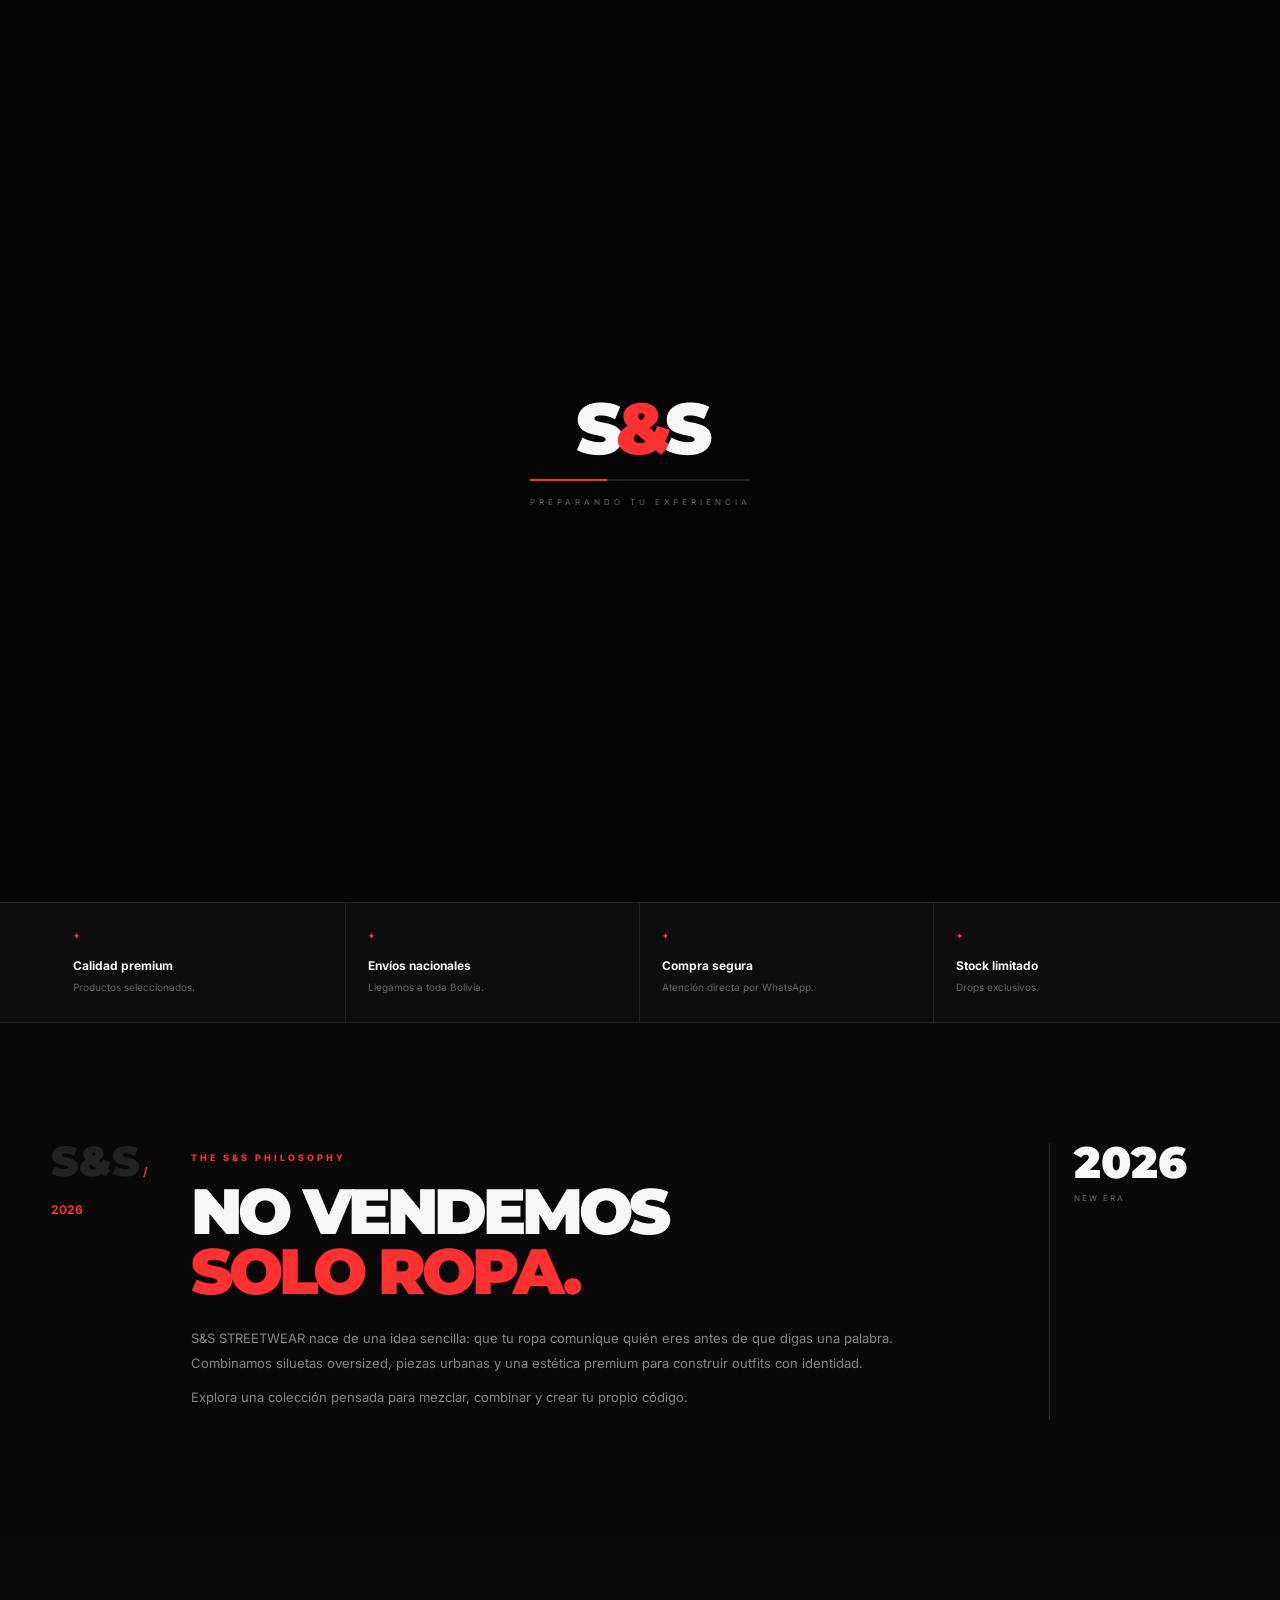
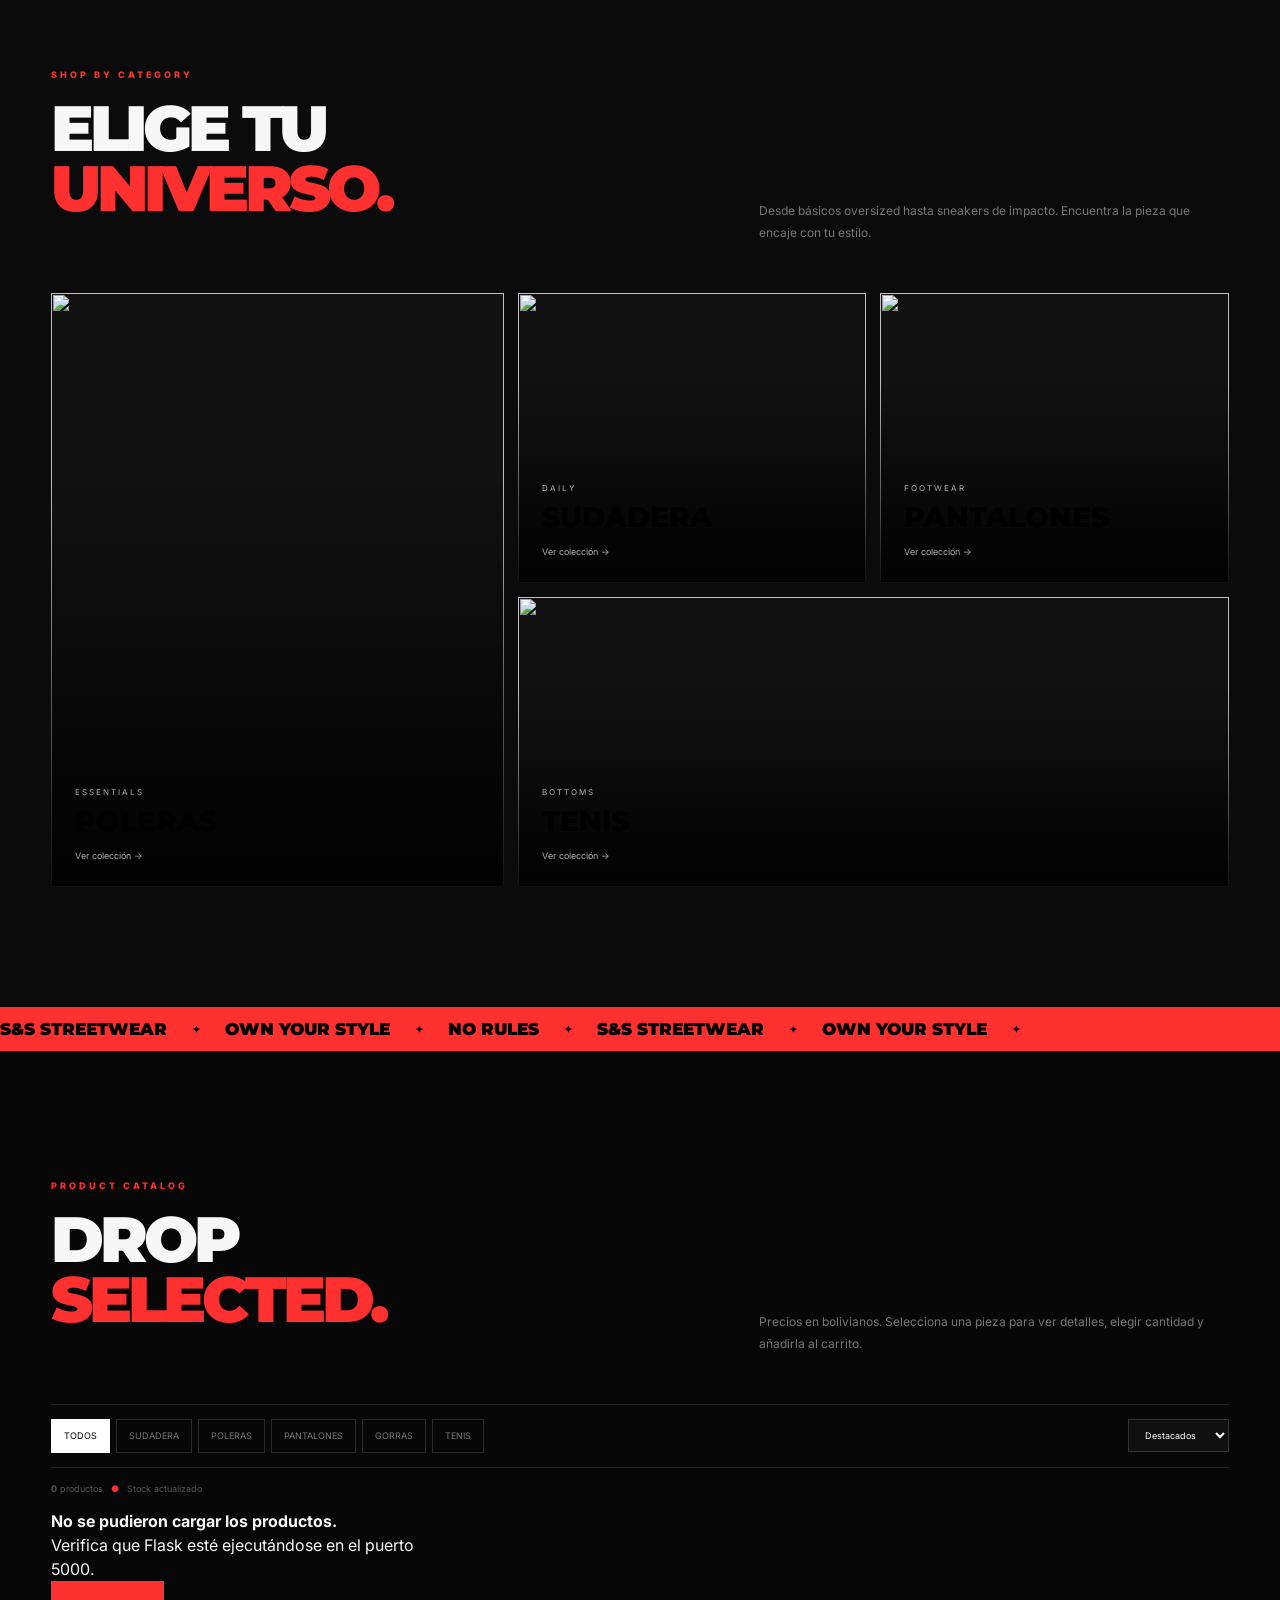
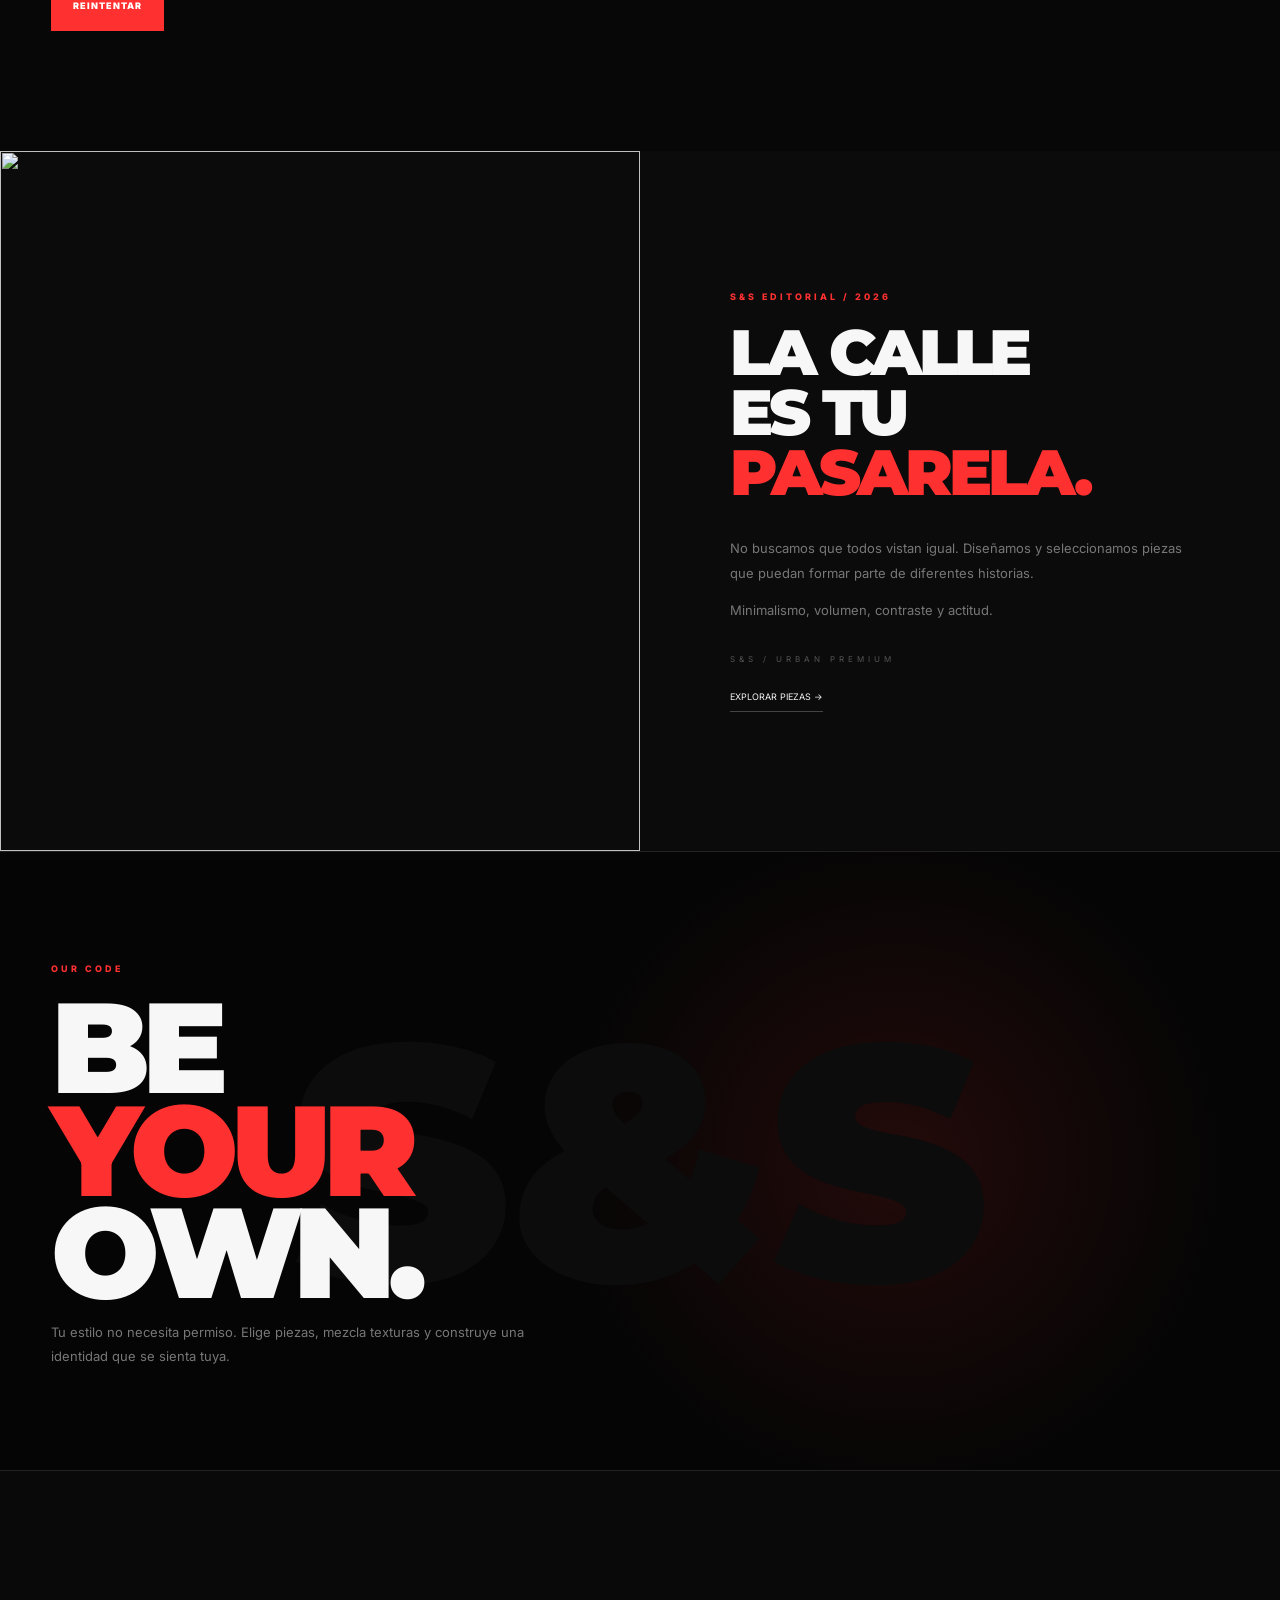
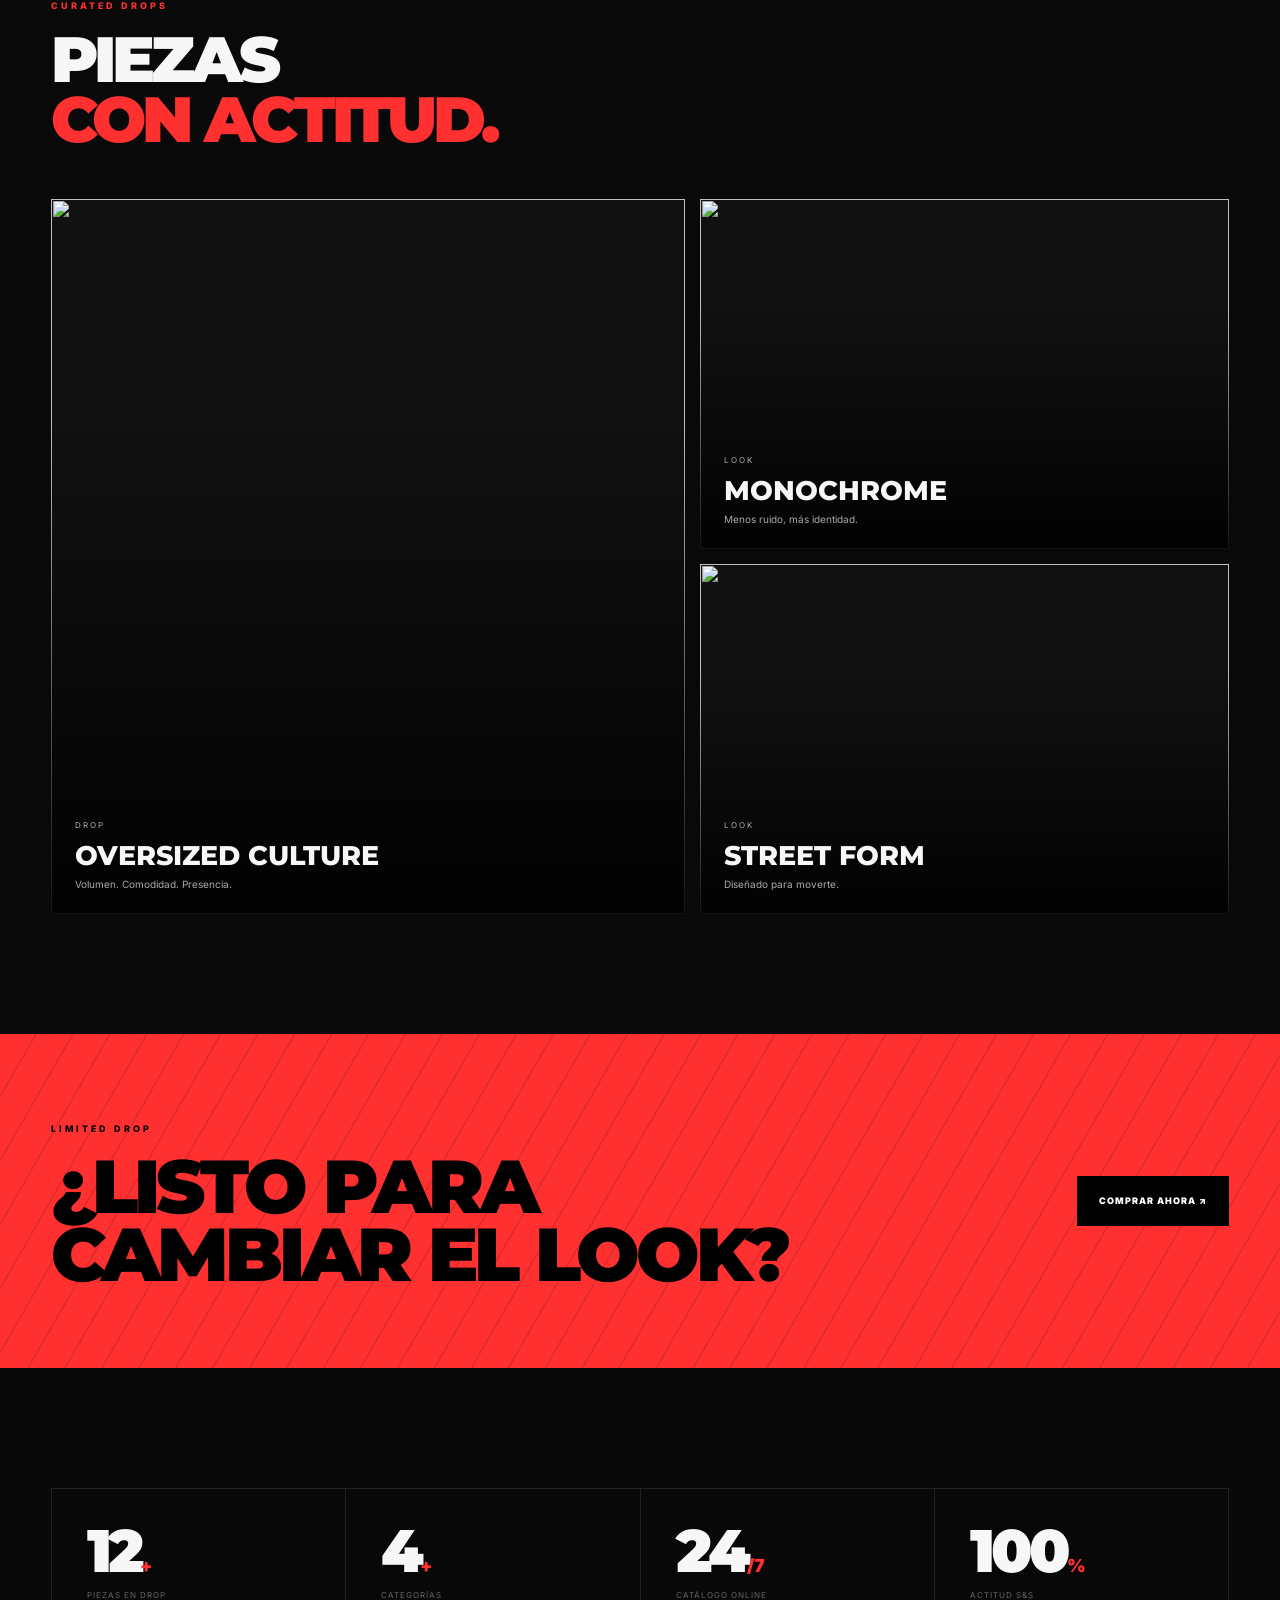
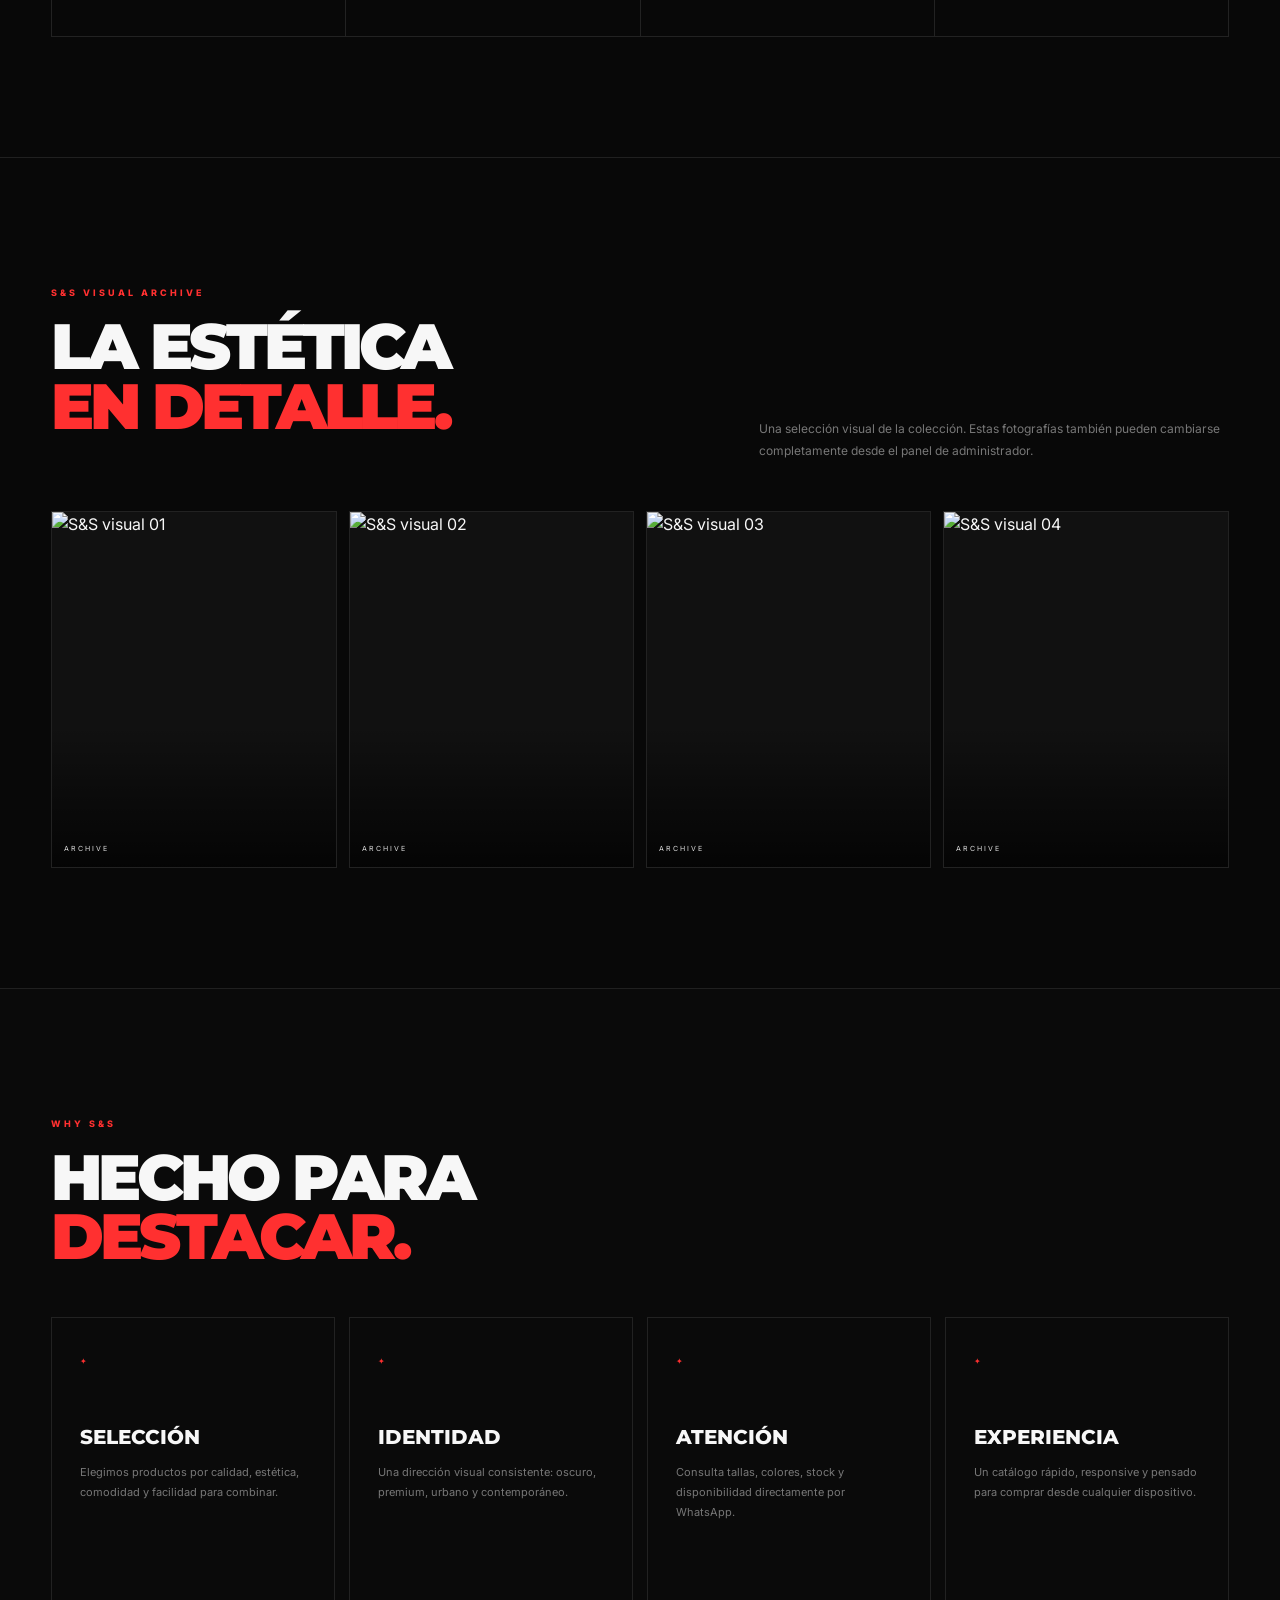
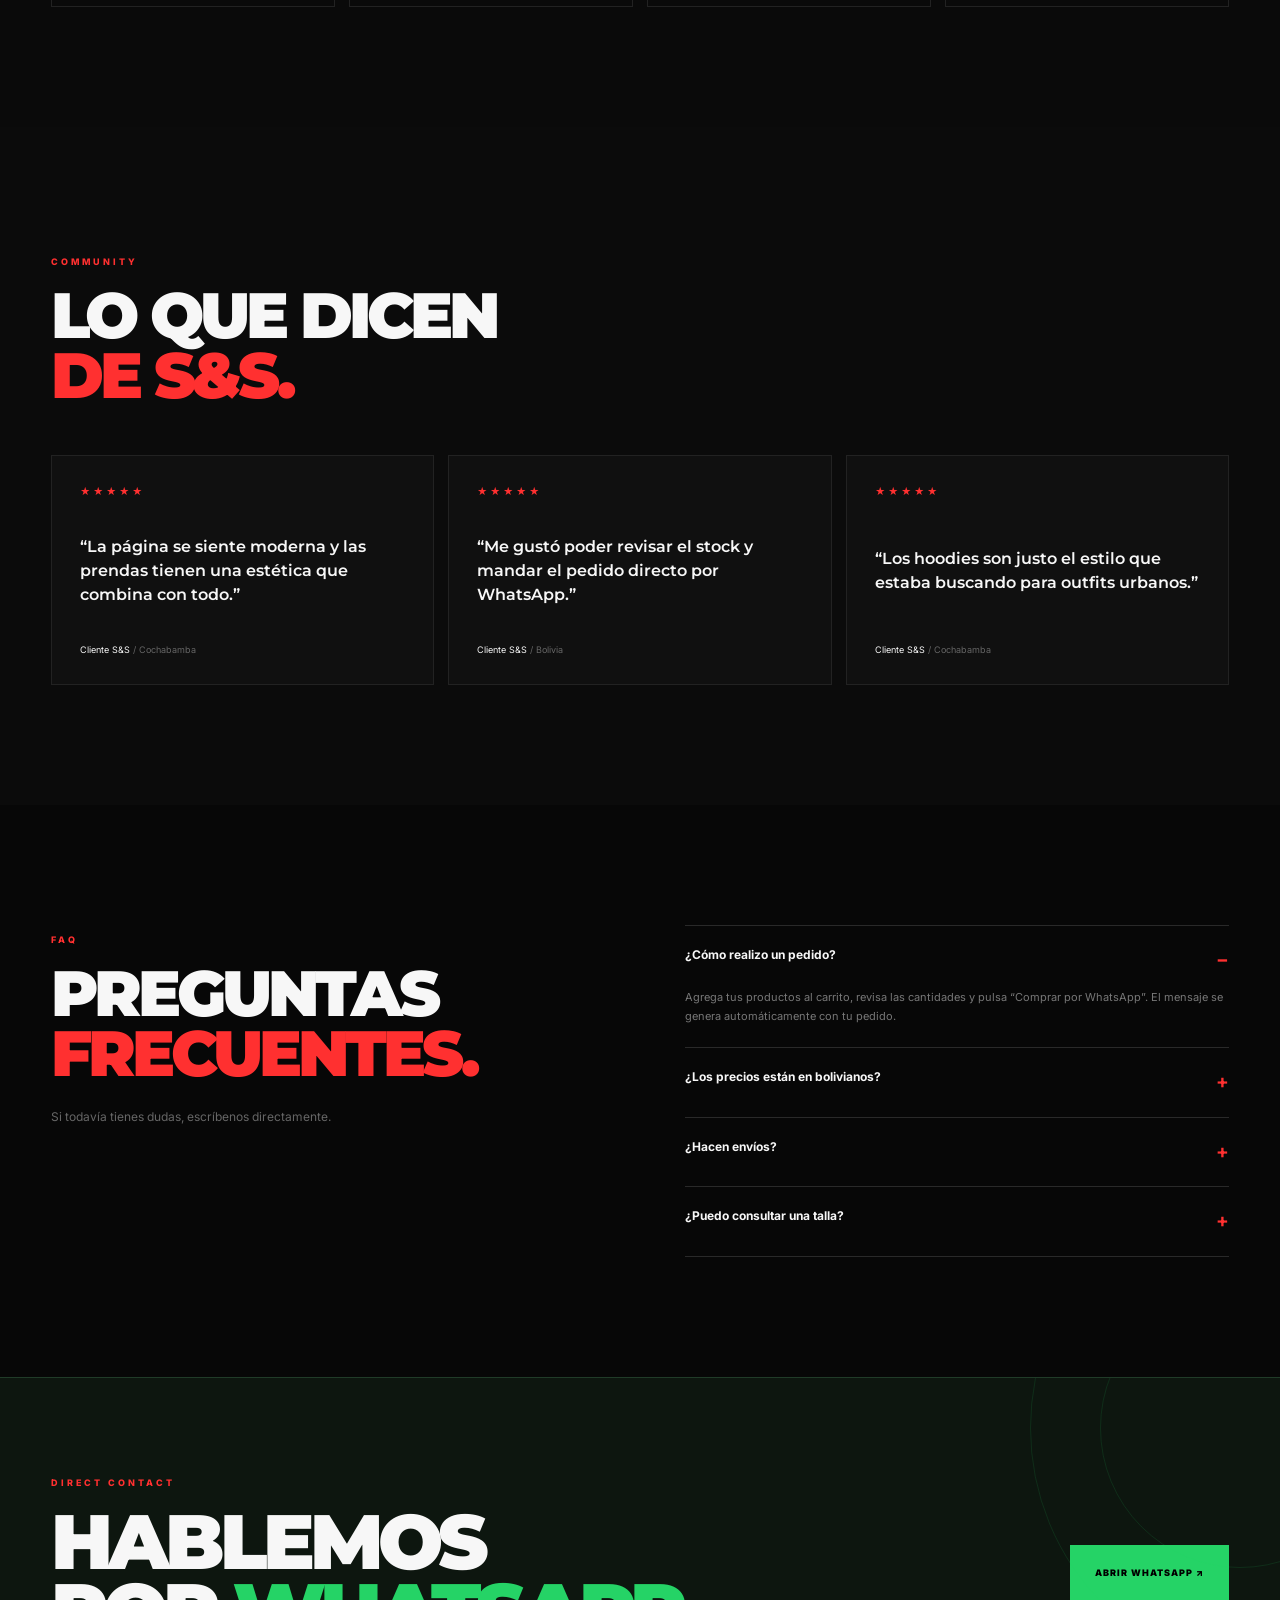
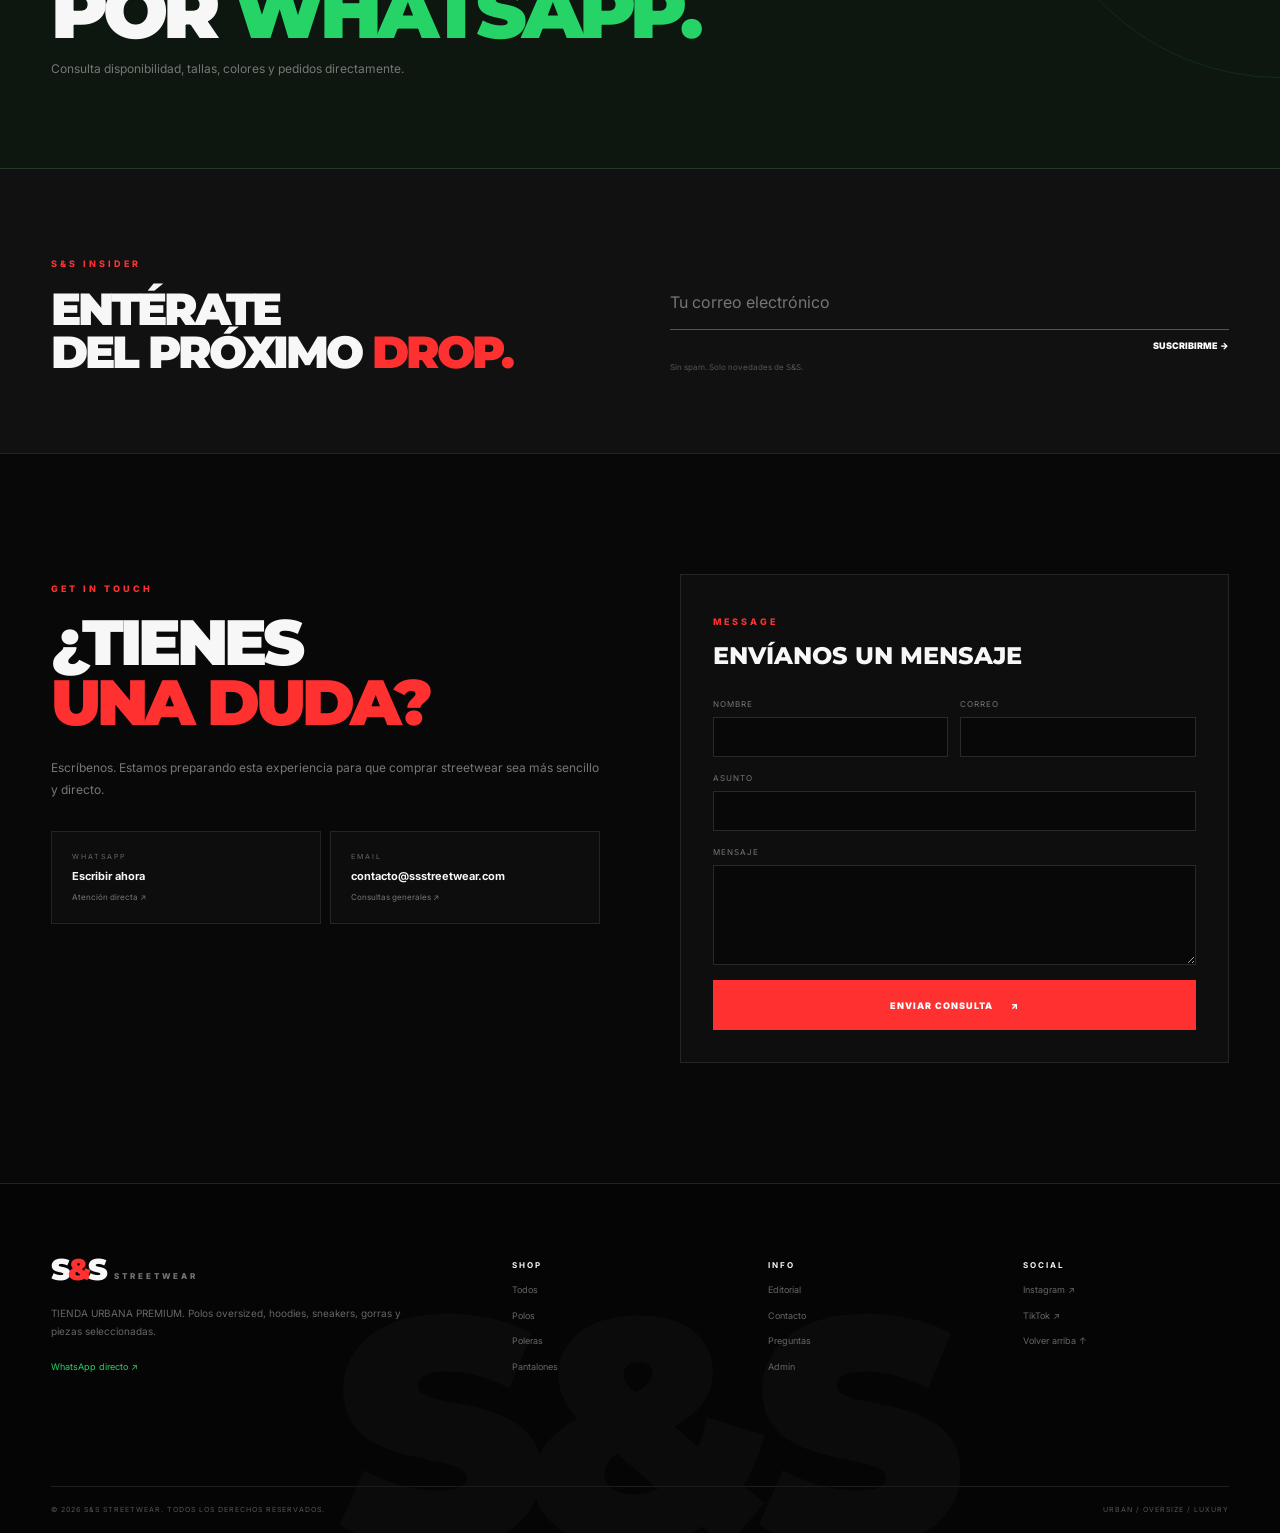
==== SS_STREETWEAR_PRO_FINAL/user/index.html @ 6168c44d "Add files via upload" ====
<!DOCTYPE html>
<html lang="es">
<head>
<meta charset="UTF-8"> 
<meta name="viewport" content="width=device-width, initial-scale=1.0">
<meta name="description" content="S&S STREETWEAR — tienda urbana premium de polos oversized, hoodies, sneakers, gorras y joggers.">
<title>S&S STREETWEAR | Urban Premium</title>
<link rel="preconnect" href="https://fonts.googleapis.com">
<link rel="preconnect" href="https://fonts.gstatic.com" crossorigin>
<link href="https://fonts.googleapis.com/css2?family=Inter:wght@300;400;500;600;700;800;900&family=Montserrat:wght@700;800;900&display=swap" rel="stylesheet">
<link rel="stylesheet" href="styles.css">
</head>
<body>
<div id="preloader" class="preloader">
  <div class="loader-logo">S<span>&</span>S</div>
  <div class="loader-track"><i></i></div>
  <p>PREPARANDO TU EXPERIENCIA</p></div>
<div class="noise"></div>
<div class="ambient ambient-a"></div><div class="ambient ambient-b"></div>
<div class="announcement">
  <div class="ticker">
    <span>ENVÍOS A TODA BOLIVIA</span>
    <b>✦</b>
    <span>COLECCIÓN 2026</span>
    <b>✦</b><span>CALIDAD PREMIUM</span>
    <b>✦</b>
    <span>COMPRA POR WHATSAPP</span>
    <b>✦</b><span>ENVÍOS A TODA BOLIVIA</span><b>✦</b></div></div>
<header class="header" id="header">
  <div class="container header-inner">
    <a class="brand" href="#inicio" aria-label="S&S Streetwear inicio">
      <strong>S<span>&</span>S</strong>
      <small>STREETWEAR</small></a>
    <nav class="desktop-nav" aria-label="Navegación principal">
      <a href="#inicio">Inicio</a>
      <a href="#coleccion">Colección</a>
      <a href="#catalogo">Shop</a>
      <a href="#editorial">Editorial</a>
      <a href="#contacto">Contacto</a>
    </nav>
    <div class="header-actions">
      <button class="icon-btn" id="searchBtn" aria-label="Buscar">⌕</button>
      <button class="icon-btn" id="favoritesBtn" aria-label="Favoritos">
        ♡
        <em id="favCount">0</em></button>
      <button class="icon-btn" id="accountBtn" aria-label="Iniciar sesión">👤</button>
      <button class="icon-btn" id="cartBtn" aria-label="Carrito">🛒
        <em id="cartCount">0</em>
      </button>
      <button class="icon-btn menu-btn" id="menuBtn" aria-label="Menú">☰</button>
    </div>
  </div>
  <div class="mobile-nav" id="mobileNav">
    <a href="#inicio">Inicio</a><a href="#coleccion">Colección</a><a href="#catalogo">Shop</a><a href="#editorial">Editorial</a><a href="#contacto">Contacto</a></div>
  <div class="search-panel" id="searchPanel"><div class="container"><div class="search-wrap"><input id="globalSearch" type="search" placeholder="Buscar poleras, pantalones, sudadera..."><button id="closeSearch">×</button></div><p>Busca por nombre o categoría y presiona Enter.</p></div></div>
</header>

<main>
<section class="hero" id="inicio">
  <video class="hero-video" autoplay muted loop playsinline poster="https://images.unsplash.com/photo-1523398002811-999ca8dec234?auto=format&fit=crop&w=1800&q=80" id="heroVisual"><source src="" type="video/mp4"></video>
  <div class="hero-image"></div><div class="hero-overlay"></div><div class="hero-grid"></div>
  <div class="hero-orb"></div><div class="container hero-inner">
    <div class="hero-copy reveal"><span class="eyebrow">URBAN / OVERSIZE / PREMIUM</span><h1>VISTE<br><span>TU</span><br>ACTITUD.</h1><p>Una selección de streetwear creada para quienes no necesitan seguir la tendencia para destacar.</p><div class="hero-buttons"><a href="#catalogo" class="btn btn-primary">Explorar colección <span>↗</span></a><a href="#editorial" class="btn btn-ghost">Descubrir S&S</a></div></div>
    <div class="hero-card reveal delay"><small>NEW SEASON / 2026</small><strong>NEW<br>SEASON</strong><i></i><span>12 piezas seleccionadas</span></div>
  </div>
  <div class="hero-meta"><span>COCHABAMBA / BOLIVIA</span><span>SCROLL ↓</span><span>EST. S&S</span></div>
</section>

<section class="trust"><div class="container trust-grid"><div><b>✦</b><strong>Calidad premium</strong><p>Productos seleccionados.</p></div><div><b>✦</b><strong>Envíos nacionales</strong><p>Llegamos a toda Bolivia.</p></div><div><b>✦</b><strong>Compra segura</strong><p>Atención directa por WhatsApp.</p></div><div><b>✦</b><strong>Stock limitado</strong><p>Drops exclusivos.</p></div></div></section>

<section class="section intro" id="coleccion"><div class="container intro-grid"><div class="section-number">S&S<span> / 2026</span></div><div class="intro-copy reveal"><span class="eyebrow">THE S&S PHILOSOPHY</span><h2>NO VENDEMOS<br><span>SOLO ROPA.</span></h2><p>S&S STREETWEAR nace de una idea sencilla: que tu ropa comunique quién eres antes de que digas una palabra. Combinamos siluetas oversized, piezas urbanas y una estética premium para construir outfits con identidad.</p><p>Explora una colección pensada para mezclar, combinar y crear tu propio código.</p></div><div class="intro-stat"><strong>2026</strong><span>NEW ERA</span></div></div></section>

<section class="section categories"><div class="container"><div class="section-heading split"><div><span class="eyebrow">SHOP BY CATEGORY</span><h2>ELIGE TU<br><span>UNIVERSO.</span></h2></div><p>Desde básicos oversized hasta sneakers de impacto. Encuentra la pieza que encaje con tu estilo.</p></div><div class="category-grid">
<button class="category-card large" data-category="poleras"><img id="visualCategoryPoleras" src="https://images.unsplash.com/photo-1556821840-3a63f95609a7?auto=format&fit=crop&w=1000&q=85"><div><small>ESSENTIALS</small><h3>POLERAS</h3><span>Ver colección →</span></div></button>
<button class="category-card" data-category="sudadera"><img id="visualCategorySudadera" src="https://images.unsplash.com/photo-1521572163474-6864f9cf17ab?auto=format&fit=crop&w=900&q=85"><div><small>DAILY</small><h3>SUDADERA</h3><span>Ver colección →</span></div></button>
<button class="category-card" data-category="pantalones"><img id="visualCategoryPantalones" src="https://images.unsplash.com/photo-1542291026-7eec264c27ff?auto=format&fit=crop&w=900&q=85"><div><small>FOOTWEAR</small><h3>PANTALONES</h3><span>Ver colección →</span></div></button>
<button class="category-card wide" data-category="tenis"><img id="visualCategoryTenis" src="https://images.unsplash.com/photo-1552902865-b72c031ac5ea?auto=format&fit=crop&w=1100&q=85"><div><small>BOTTOMS</small><h3>TENIS</h3><span>Ver colección →</span></div></button>
</div></div></section>

<div class="red-marquee"><div><span>S&S STREETWEAR</span><b>✦</b><span>OWN YOUR STYLE</span><b>✦</b><span>NO RULES</span><b>✦</b><span>S&S STREETWEAR</span><b>✦</b><span>OWN YOUR STYLE</span><b>✦</b></div></div>

<section class="section catalog" id="catalogo"><div class="container"><div class="section-heading split"><div><span class="eyebrow">PRODUCT CATALOG</span><h2>DROP<br><span>SELECTED.</span></h2></div><p>Precios en bolivianos. Selecciona una pieza para ver detalles, elegir cantidad y añadirla al carrito.</p></div>
<div class="catalog-tools"><div class="filter-list"><button class="filter active" data-filter="all">Todos</button><button class="filter" data-filter="sudadera">Sudadera</button><button class="filter" data-filter="poleras">Poleras</button><button class="filter" data-filter="pantalones">Pantalones</button><button class="filter" data-filter="gorras">Gorras</button><button class="filter" data-filter="tenis">Tenis</button></div><select id="sortProducts"><option value="featured">Destacados</option><option value="low">Precio menor</option><option value="high">Precio mayor</option><option value="name">Nombre A-Z</option></select></div>
<div class="catalog-info"><span><b id="productCount">0</b> productos</span><span>●</span><span>Stock actualizado</span></div><div class="product-grid" id="productGrid"></div><div class="empty-results" id="emptyResults" hidden><strong>No encontramos esa pieza.</strong><p>Prueba con otra búsqueda o categoría.</p><button class="btn btn-ghost" id="resetFilters">Ver todos</button></div></div></section>

<section class="editorial" id="editorial"><div class="editorial-photo"><img id="visualEditorial" src="https://images.unsplash.com/photo-1523398002811-999ca8dec234?auto=format&fit=crop&w=1300&q=85"></div><div class="editorial-copy"><span class="eyebrow">S&S EDITORIAL / 2026</span><h2>LA CALLE<br>ES TU<br><span>PASARELA.</span></h2><p>No buscamos que todos vistan igual. Diseñamos y seleccionamos piezas que puedan formar parte de diferentes historias.</p><p>Minimalismo, volumen, contraste y actitud.</p><div class="signature">S&S / URBAN PREMIUM</div><a href="#catalogo" class="text-link">Explorar piezas →</a></div></section>

<section class="manifesto"><span class="manifesto-bg">S&S</span><div class="container manifesto-inner"><span class="eyebrow">OUR CODE</span><h2>BE<br><span>YOUR</span><br>OWN.</h2><p>Tu estilo no necesita permiso. Elige piezas, mezcla texturas y construye una identidad que se sienta tuya.</p></div></section>

<section class="section drops"><div class="container"><div class="section-heading"><span class="eyebrow">CURATED DROPS</span><h2>PIEZAS<br><span>CON ACTITUD.</span></h2></div><div class="mosaic"><article class="mosaic-item tall"><img id="visualDropTall" src="https://images.unsplash.com/photo-1551488831-00ddcb6c6bd3?auto=format&fit=crop&w=1000&q=85"><div><small>DROP</small><h3>OVERSIZED CULTURE</h3><p>Volumen. Comodidad. Presencia.</p></div></article><article class="mosaic-item"><img id="visualDropMono" src="https://images.unsplash.com/photo-1617137968427-85924c800a22?auto=format&fit=crop&w=900&q=85"><div><small>LOOK</small><h3>MONOCHROME</h3><p>Menos ruido, más identidad.</p></div></article><article class="mosaic-item"><img id="visualDropStreet" src="https://images.unsplash.com/photo-1515886657613-9f3515b0c78f?auto=format&fit=crop&w=900&q=85"><div><small>LOOK</small><h3>STREET FORM</h3><p>Diseñado para moverte.</p></div></article></div></div></section>

<section class="promo"><div class="promo-lines"></div><div class="container promo-inner"><div><span class="eyebrow">LIMITED DROP</span><h2>¿LISTO PARA<br><span>CAMBIAR EL LOOK?</span></h2></div><a href="#catalogo" class="btn btn-black">Comprar ahora ↗</a></div></section>

<section class="section stats"><div class="container"><div class="stats-grid"><div><strong>12</strong><span>+</span><p>PIEZAS EN DROP</p></div><div><strong>4</strong><span>+</span><p>CATEGORÍAS</p></div><div><strong>24</strong><span>/7</span><p>CATÁLOGO ONLINE</p></div><div><strong>100</strong><span>%</span><p>ACTITUD S&S</p></div></div></div></section>

<section class="section visual-gallery" id="galeria"><div class="container"><div class="section-heading split"><div><span class="eyebrow">S&S VISUAL ARCHIVE</span><h2>LA ESTÉTICA<br><span>EN DETALLE.</span></h2></div><p>Una selección visual de la colección. Estas fotografías también pueden cambiarse completamente desde el panel de administrador.</p></div><div class="store-gallery-grid"><figure><img id="visualGallery01" src="https://images.unsplash.com/photo-1529139574466-a303027c1d8b?auto=format&fit=crop&w=900&q=85" alt="S&S visual 01"><figcaption>ARCHIVE</figcaption></figure><figure><img id="visualGallery02" src="https://images.unsplash.com/photo-1515886657613-9f3515b0c78f?auto=format&fit=crop&w=900&q=85" alt="S&S visual 02"><figcaption>ARCHIVE</figcaption></figure><figure><img id="visualGallery03" src="https://images.unsplash.com/photo-1551488831-00ddcb6c6bd3?auto=format&fit=crop&w=900&q=85" alt="S&S visual 03"><figcaption>ARCHIVE</figcaption></figure><figure><img id="visualGallery04" src="https://images.unsplash.com/photo-1617137968427-85924c800a22?auto=format&fit=crop&w=900&q=85" alt="S&S visual 04"><figcaption>ARCHIVE</figcaption></figure></div></div></section>

<section class="section features"><div class="container"><div class="section-heading"><span class="eyebrow">WHY S&S</span><h2>HECHO PARA<br><span>DESTACAR.</span></h2></div><div class="feature-grid"><article><span>✦</span><h3>SELECCIÓN</h3><p>Elegimos productos por calidad, estética, comodidad y facilidad para combinar.</p></article><article><span>✦</span><h3>IDENTIDAD</h3><p>Una dirección visual consistente: oscuro, premium, urbano y contemporáneo.</p></article><article><span>✦</span><h3>ATENCIÓN</h3><p>Consulta tallas, colores, stock y disponibilidad directamente por WhatsApp.</p></article><article><span>✦</span><h3>EXPERIENCIA</h3><p>Un catálogo rápido, responsive y pensado para comprar desde cualquier dispositivo.</p></article></div></div></section>

<section class="section testimonials"><div class="container"><div class="section-heading"><span class="eyebrow">COMMUNITY</span><h2>LO QUE DICEN<br><span>DE S&S.</span></h2></div><div class="testimonial-grid"><article><div class="stars">★★★★★</div><blockquote>“La página se siente moderna y las prendas tienen una estética que combina con todo.”</blockquote><footer>Cliente S&S <span>/ Cochabamba</span></footer></article><article><div class="stars">★★★★★</div><blockquote>“Me gustó poder revisar el stock y mandar el pedido directo por WhatsApp.”</blockquote><footer>Cliente S&S <span>/ Bolivia</span></footer></article><article><div class="stars">★★★★★</div><blockquote>“Los hoodies son justo el estilo que estaba buscando para outfits urbanos.”</blockquote><footer>Cliente S&S <span>/ Cochabamba</span></footer></article></div></div></section>

<section class="faq section"><div class="container faq-layout"><div><span class="eyebrow">FAQ</span><h2>PREGUNTAS<br><span>FRECUENTES.</span></h2><p>Si todavía tienes dudas, escríbenos directamente.</p></div><div class="faq-list"><details open><summary>¿Cómo realizo un pedido?</summary><p>Agrega tus productos al carrito, revisa las cantidades y pulsa “Comprar por WhatsApp”. El mensaje se genera automáticamente con tu pedido.</p></details><details><summary>¿Los precios están en bolivianos?</summary><p>Sí. Todos los precios mostrados en el catálogo están expresados en Bs.</p></details><details><summary>¿Hacen envíos?</summary><p>La tienda está preparada para mostrar envíos a toda Bolivia. El costo y tiempo se confirma al coordinar el pedido.</p></details><details><summary>¿Puedo consultar una talla?</summary><p>Sí. Puedes abrir el detalle del producto o consultar directamente por WhatsApp antes de comprar.</p></details></div></div></section>

<section class="whatsapp-section"><div class="orbit o1"></div><div class="orbit o2"></div><div class="container whatsapp-inner"><div><span class="eyebrow">DIRECT CONTACT</span><h2>HABLEMOS<br>POR <span>WHATSAPP.</span></h2><p>Consulta disponibilidad, tallas, colores y pedidos directamente.</p></div><a id="mainWhatsapp" class="whatsapp-btn" target="_blank" rel="noopener">Abrir WhatsApp ↗</a></div></section>

<section class="newsletter"><div class="container newsletter-grid"><div><span class="eyebrow">S&S INSIDER</span><h2>ENTÉRATE<br>DEL PRÓXIMO <span>DROP.</span></h2></div><form id="newsletterForm"><input type="email" id="newsletterEmail" placeholder="Tu correo electrónico" required><button>Suscribirme →</button><small>Sin spam. Solo novedades de S&S.</small></form></div></section>

<section class="section contact" id="contacto"><div class="container contact-grid"><div><span class="eyebrow">GET IN TOUCH</span><h2>¿TIENES<br><span>UNA DUDA?</span></h2><p>Escríbenos. Estamos preparando esta experiencia para que comprar streetwear sea más sencillo y directo.</p><div class="contact-links"><a id="contactWhatsapp" target="_blank"><small>WHATSAPP</small><strong>Escribir ahora</strong><span>Atención directa ↗</span></a><a href="mailto:contacto@ssstreetwear.com"><small>EMAIL</small><strong>contacto@ssstreetwear.com</strong><span>Consultas generales ↗</span></a></div></div><form class="contact-form" id="contactForm"><span class="eyebrow">MESSAGE</span><h3>ENVÍANOS UN MENSAJE</h3><div class="form-row"><label>Nombre<input id="contactName" required></label><label>Correo<input type="email" id="contactEmail" required></label></div><label>Asunto<input id="contactSubject" required></label><label>Mensaje<textarea id="contactMessage" rows="6" required></textarea></label><button class="btn btn-primary" type="submit">Enviar consulta <span>↗</span></button></form></div></section>
</main>
<footer class="footer"><div class="container footer-top"><div class="footer-brand"><a class="brand footer-logo" href="#inicio"><strong>S<span>&</span>S</strong><small>STREETWEAR</small></a><p>TIENDA URBANA PREMIUM. Polos oversized, hoodies, sneakers, gorras y piezas seleccionadas.</p><a id="footerWhatsapp" class="footer-wa" target="_blank">WhatsApp directo ↗</a></div><div class="footer-column"><h4>SHOP</h4><a href="#catalogo">Todos</a><a href="#catalogo">Polos</a><a href="#catalogo">Poleras</a><a href="#catalogo">Pantalones</a></div><div class="footer-column"><h4>INFO</h4><a href="#editorial">Editorial</a><a href="#contacto">Contacto</a><a href="#faq">Preguntas</a><a href="/admin/" id="adminLink">Admin</a></div><div class="footer-column"><h4>SOCIAL</h4><a href="https://instagram.com/" target="_blank">Instagram ↗</a><a href="https://tiktok.com/" target="_blank">TikTok ↗</a><a href="#inicio">Volver arriba ↑</a></div></div><div class="footer-big">S&S</div><div class="container footer-bottom"><span>© 2026 S&S STREETWEAR. TODOS LOS DERECHOS RESERVADOS.</span><span>URBAN / OVERSIZE / LUXURY</span></div></footer>

<div class="overlay" id="overlay"></div>
<aside class="side-panel" id="cartPanel"><div class="panel-head"><div><span class="eyebrow">YOUR BAG</span><h2>Carrito</h2></div><button class="close-btn" data-close="cartPanel">×</button></div><div class="panel-body" id="cartBody"></div><div class="panel-foot"><div class="total-row"><span>TOTAL</span><strong id="cartTotal">Bs 0</strong></div><button class="buy-wa" id="buyWhatsapp" disabled>Comprar por WhatsApp ↗</button><button class="clear-cart" id="clearCart">Vaciar carrito</button></div></aside>
<aside class="side-panel" id="favPanel"><div class="panel-head"><div><span class="eyebrow">SAVED</span><h2>Favoritos</h2></div><button class="close-btn" data-close="favPanel">×</button></div><div class="panel-body" id="favBody"></div></aside>

<div class="modal" id="loginModal"><div class="modal-card login-card"><button class="modal-close" data-close="loginModal">×</button><div class="modal-copy"><span class="eyebrow">S&S ACCOUNT</span><div class="account-tabs"><button type="button" class="account-tab active" id="switchLogin">Iniciar sesión</button><button type="button" class="account-tab" id="switchRegister">Crear cuenta</button></div><section id="loginPanel"><h2>Bienvenido.</h2><p>Usa cualquier cuenta registrada. Si la cuenta tiene rol administrador, el sistema te llevará automáticamente al panel.</p><form id="loginForm" class="checkout-form"><label>Correo electrónico<input id="loginEmail" type="email" required autocomplete="username" placeholder="tu@correo.com"></label><label>Contraseña<input id="loginPassword" type="password" required autocomplete="current-password" placeholder="••••••••"></label><div id="loginError" class="login-error" hidden></div><div class="checkout-actions"><button type="button" class="clear-cart" data-close="loginModal">Cancelar</button><button type="submit" class="btn btn-primary">Entrar ↗</button></div></form></section><section id="registerPanel" hidden><h2>Crear cuenta.</h2><p>Regístrate como cliente para guardar tu cuenta y agilizar tus pedidos.</p><form id="registerForm" class="checkout-form"><label>Nombre completo<input id="registerName" maxlength="100" required autocomplete="name"></label><label>Correo electrónico<input id="registerEmail" type="email" maxlength="150" required autocomplete="email"></label><label>Contraseña<input id="registerPassword" type="password" minlength="8" required autocomplete="new-password"></label><label>Repetir contraseña<input id="registerPassword2" type="password" minlength="8" required autocomplete="new-password"></label><div id="registerError" class="login-error" hidden></div><div class="checkout-actions"><button type="button" class="clear-cart" id="backToLogin">Volver</button><button type="submit" class="btn btn-primary">Crear cuenta ↗</button></div></form></section></div></div></div>
<div class="modal" id="checkoutModal"><div class="modal-card checkout-card"><button class="modal-close" data-close="checkoutModal">×</button><div class="modal-copy checkout-copy"><span class="eyebrow">CHECKOUT / CLIENTE</span><h2>Datos para tu pedido</h2><p>Completa tus datos para guardar el cliente y el pedido en la base de datos.</p><form id="checkoutForm" class="checkout-form"><label>Nombre completo<input id="checkoutName" required maxlength="100"></label><label>Correo electrónico<input id="checkoutEmail" type="email" required maxlength="150"></label><label>Teléfono<input id="checkoutPhone" required maxlength="30"></label><label>Dirección <small>(opcional)</small><input id="checkoutAddress" maxlength="200"></label><div class="checkout-actions"><button type="button" class="clear-cart" data-close="checkoutModal">Cancelar</button><button type="submit" class="btn btn-primary">Guardar pedido + WhatsApp ↗</button></div></form></div></div></div>
<div class="modal" id="productModal" role="dialog" aria-modal="true" aria-labelledby="modalName"><div class="modal-card product-modal-card"><button class="modal-close" data-close="productModal" aria-label="Cerrar detalles">×</button><div class="modal-image"><div class="modal-image-main"><img id="modalImage" alt=""></div><div class="modal-gallery" id="modalGallery" aria-label="Galería del producto"></div></div><div class="modal-copy product-modal-copy"><span class="eyebrow" id="modalCategory"></span><div class="product-modal-heading"><h2 id="modalName"></h2><span class="modal-sku" id="modalSku"></span></div><p id="modalDescription"></p><div class="product-detail-grid" id="modalDetails"></div><div class="modal-price-row"><strong id="modalPrice"></strong><span id="modalStock"></span></div><div class="modal-selects"><label>Talla<select id="modalSize"></select></label><label>Color<select id="modalColor"></select></label></div><button class="btn btn-primary" id="modalAdd">Añadir al carrito +</button><small class="modal-helper">Selecciona talla y color antes de añadir la prenda.</small></div></div></div>
<div class="toast" id="toast"></div>
<script src="../shared/data.js"></script><script src="app.js"></script>
</body></html>
---- SS_STREETWEAR_PRO_FINAL/user/styles.css ----
:root{--bg:#060606;--surface:#0d0d0d;--surface2:#121212;--line:#242424;--text:#f7f7f7;--muted:#858585;--red:#ff3030;--green:#25d366;--max:1240px;--ease:cubic-bezier(.2,.8,.2,1)}
*{margin:0;padding:0;box-sizing:border-box}html{scroll-behavior:smooth}body{font-family:Inter,Arial,sans-serif;background:var(--bg);color:var(--text);line-height:1.5;overflow-x:hidden}body.lock{overflow:hidden}::selection{background:var(--red);color:#fff}img,video{display:block;width:100%;max-width:100%}button,input,select,textarea{font:inherit}button,a,select{cursor:pointer}a{text-decoration:none;color:inherit}.container{width:min(var(--max),92%);margin:auto}.eyebrow{font-size:9px;letter-spacing:3px;font-weight:800;color:var(--red);text-transform:uppercase}.preloader{position:fixed;inset:0;background:#050505;z-index:99999;display:grid;place-items:center;align-content:center;gap:15px;transition:.7s}.preloader.done{opacity:0;visibility:hidden}.loader-logo{font:900 72px/1 Montserrat;letter-spacing:-7px}.loader-logo span{color:var(--red)}.loader-track{width:220px;height:2px;background:#222;overflow:hidden}.loader-track i{display:block;height:100%;width:35%;background:var(--red);animation:loader 1.2s infinite}@keyframes loader{from{transform:translateX(-120%)}to{transform:translateX(420%)}}.preloader p{font-size:8px;letter-spacing:4px;color:#666}.noise{position:fixed;inset:0;z-index:9000;pointer-events:none;opacity:.035;background-image:url("data:image/svg+xml,%3Csvg xmlns='http://www.w3.org/2000/svg' width='180' height='180'%3E%3Cfilter id='n'%3E%3CfeTurbulence baseFrequency='.85' numOctaves='3'/%3E%3C/filter%3E%3Crect width='100%25' height='100%25' filter='url(%23n)'/%3E%3C/svg%3E")}.ambient{position:fixed;border-radius:50%;filter:blur(130px);pointer-events:none;z-index:-1}.ambient-a{width:400px;height:400px;background:var(--red);opacity:.07;right:-200px;top:25%}.ambient-b{width:500px;height:500px;background:#fff;opacity:.02;left:-300px;bottom:5%}
.announcement{height:30px;overflow:hidden;background:#101010;border-bottom:1px solid #222;display:flex;align-items:center}.ticker{display:flex;gap:25px;white-space:nowrap;min-width:max-content;font-size:8px;letter-spacing:2.5px;color:#999;animation:ticker 28s linear infinite}.ticker b{color:var(--red)}@keyframes ticker{to{transform:translateX(-50%)}}
.header{position:sticky;top:0;z-index:500;background:rgba(6,6,6,.84);backdrop-filter:blur(18px);border-bottom:1px solid rgba(255,255,255,.08)}.header-inner{height:78px;display:flex;align-items:center;justify-content:space-between;gap:25px}.brand{display:flex;align-items:flex-end;gap:9px;white-space:nowrap}.brand strong{font:900 30px/.75 Montserrat;letter-spacing:-3px}.brand strong span{color:var(--red)}.brand small{font-size:8px;font-weight:800;letter-spacing:3px;color:#777}.desktop-nav{display:flex;gap:28px}.desktop-nav a{font-size:10px;text-transform:uppercase;letter-spacing:1.2px;color:#888;transition:.25s}.desktop-nav a:hover{color:#fff}.header-actions{display:flex;gap:7px}.icon-btn{position:relative;width:42px;height:42px;border:1px solid #292929;border-radius:50%;background:#0d0d0d;color:#fff;transition:.25s}.icon-btn:hover{border-color:var(--red);transform:translateY(-2px)}.icon-btn em{position:absolute;right:-4px;top:-4px;min-width:17px;height:17px;padding:0 4px;border-radius:20px;background:var(--red);font:800 8px/17px Inter;font-style:normal}.menu-btn{display:none}.mobile-nav{display:none}.search-panel{max-height:0;overflow:hidden;background:#090909;border-top:1px solid transparent;transition:.4s}.search-panel.open{max-height:180px;border-color:#222}.search-panel .container{padding:22px 0}.search-wrap{display:flex;border-bottom:1px solid #444}.search-wrap input{flex:1;background:none;border:0;outline:0;color:#fff;padding:14px 0;font-size:22px}.search-wrap button{border:0;background:none;color:#888;font-size:28px}.search-panel p{font-size:9px;color:#555;margin-top:8px}
.hero{min-height:calc(100vh - 108px);position:relative;display:flex;align-items:center;overflow:hidden;background:#050505}.hero-image{position:absolute;inset:0;background:url('https://images.unsplash.com/photo-1523398002811-999ca8dec234?auto=format&fit=crop&w=2000&q=88') center/cover;filter:contrast(1.1) saturate(.7)}.hero-video{position:absolute;inset:0;height:100%;object-fit:cover;opacity:.15}.hero-overlay{position:absolute;inset:0;background:linear-gradient(90deg,rgba(0,0,0,.95),rgba(0,0,0,.58) 48%,rgba(0,0,0,.88))}.hero-grid{position:absolute;inset:0;opacity:.12;background-image:linear-gradient(rgba(255,255,255,.08) 1px,transparent 1px),linear-gradient(90deg,rgba(255,255,255,.08) 1px,transparent 1px);background-size:75px 75px;mask-image:linear-gradient(to bottom,transparent,#000 20%,#000 80%,transparent)}.hero-orb{position:absolute;width:550px;height:550px;border-radius:50%;background:var(--red);filter:blur(170px);opacity:.12;right:-220px;top:10%}.hero-inner{position:relative;z-index:2;display:flex;align-items:center;justify-content:space-between;gap:50px;padding:100px 0}.hero-copy{max-width:850px}.hero h1{font:900 clamp(64px,10.5vw,145px)/.78 Montserrat;letter-spacing:-8px;margin:22px 0 30px}.hero h1 span{color:var(--red)}.hero-copy>p{max-width:560px;color:#aaa;font-size:14px;line-height:1.8}.hero-buttons{display:flex;gap:10px;margin-top:35px}.btn{min-height:50px;padding:0 21px;border:1px solid #333;background:transparent;color:#fff;display:inline-flex;align-items:center;justify-content:center;gap:18px;font-size:9px;font-weight:900;text-transform:uppercase;letter-spacing:1px;transition:.3s}.btn-primary{background:var(--red);border-color:var(--red)}.btn-primary:hover{background:#fff;color:#000;border-color:#fff;transform:translateY(-3px)}.btn-ghost:hover{border-color:#fff;transform:translateY(-3px)}.btn-black{background:#000;border-color:#000;color:#fff}.hero-card{width:220px;padding:26px;border:1px solid rgba(255,255,255,.18);background:rgba(10,10,10,.45);backdrop-filter:blur(14px);display:flex;flex-direction:column;gap:15px}.hero-card small,.hero-card span{font-size:8px;letter-spacing:2px;color:#777}.hero-card strong{font:800 29px/.9 Montserrat}.hero-card i{height:1px;background:#333}.hero-meta{position:absolute;z-index:3;bottom:22px;left:50%;transform:translateX(-50%);width:min(var(--max),92%);display:flex;justify-content:space-between;font-size:8px;letter-spacing:2px;color:#666}.trust{background:#0d0d0d;border-block:1px solid #222}.trust-grid{display:grid;grid-template-columns:repeat(4,1fr)}.trust-grid>div{padding:27px 22px;border-right:1px solid #222}.trust-grid>div:last-child{border:0}.trust b{display:block;font-size:8px;color:var(--red);margin-bottom:10px}.trust strong{font-size:12px}.trust p{font-size:10px;color:#666;margin-top:4px}
.section{padding:120px 0}.intro{background:#090909}.intro-grid{display:grid;grid-template-columns:100px 1fr 180px;gap:40px}.section-number{font:900 42px/.9 Montserrat;color:#222}.section-number span{font:700 12px Inter;color:var(--red)}.intro-copy{max-width:780px}.intro h2,.section-heading h2,.faq h2,.contact h2{font:900 clamp(40px,5vw,72px)/.93 Montserrat;letter-spacing:-4px;margin:15px 0 25px}.intro h2 span,.section-heading h2 span,.faq h2 span,.contact h2 span{color:var(--red)}.intro-copy p{color:#858585;line-height:1.9;font-size:13px;margin:10px 0}.intro-stat{border-left:1px solid #292929;padding-left:24px}.intro-stat strong{display:block;font:900 44px/.9 Montserrat}.intro-stat span{font-size:8px;letter-spacing:2px;color:#666}.section-heading{margin-bottom:50px}.section-heading.split{display:flex;justify-content:space-between;align-items:end;gap:40px}.section-heading>p{max-width:470px;color:#777;font-size:12px;line-height:1.8}.categories{background:#0b0b0b}.category-grid{display:grid;grid-template-columns:1.3fr 1fr 1fr;grid-template-rows:290px 290px;gap:14px}.category-card{position:relative;overflow:hidden;border:0;padding:0;text-align:left;background:#111}.category-card.large{grid-row:span 2}.category-card.wide{grid-column:2/4}.category-card img{height:100%;object-fit:cover;transition:.8s}.category-card:after{content:'';position:absolute;inset:0;background:linear-gradient(transparent 30%,rgba(0,0,0,.92))}.category-card>div{position:absolute;z-index:2;left:24px;bottom:22px}.category-card small{font-size:8px;color:#aaa;letter-spacing:2px}.category-card h3{font:800 28px/1 Montserrat;margin:6px 0}.category-card span{font-size:9px;color:#aaa}.category-card:hover img{transform:scale(1.07)}.category-card:hover h3{color:var(--red)}.red-marquee{overflow:hidden;background:var(--red);padding:12px 0;color:#000}.red-marquee>div{display:flex;gap:25px;min-width:max-content;align-items:center;font:900 17px Montserrat;animation:ticker 20s linear infinite}.red-marquee b{font-size:10px}
.catalog{background:#070707}.catalog-tools{display:flex;justify-content:space-between;align-items:center;gap:20px;border-block:1px solid #222;padding:14px 0}.filter-list{display:flex;gap:6px;flex-wrap:wrap}.filter{border:1px solid #292929;background:transparent;color:#777;padding:9px 12px;font-size:9px;text-transform:uppercase}.filter:hover,.filter.active{background:#fff;color:#000;border-color:#fff}.catalog-tools select{background:#101010;color:#fff;border:1px solid #333;padding:9px 12px;font-size:9px;outline:0}.catalog-info{display:flex;gap:8px;color:#555;font-size:9px;padding:14px 0}.catalog-info span:nth-child(2){color:var(--red)}.product-grid{display:grid;grid-template-columns:repeat(3,1fr);gap:17px}.product-card{position:relative;background:#0e0e0e;border:1px solid #202020;transition:.4s}.product-card:hover{transform:translateY(-6px);border-color:#444}.product-media{position:relative;aspect-ratio:4/5;overflow:hidden;background:#151515}.product-media img{height:100%;object-fit:cover;transition:.7s}.product-card:hover .product-media img{transform:scale(1.06)}.product-badge{position:absolute;top:13px;left:13px;background:var(--red);padding:7px 8px;font-size:8px;font-weight:900;letter-spacing:1px;z-index:2}.product-badge.light{background:#fff;color:#000}.product-badge.dark{background:#222}.favorite{position:absolute;z-index:3;right:12px;top:12px;width:37px;height:37px;border-radius:50%;border:1px solid rgba(255,255,255,.2);background:rgba(0,0,0,.6);color:#fff;font-size:18px}.favorite.active{background:var(--red);border-color:var(--red)}.quick{position:absolute;z-index:3;left:12px;right:12px;bottom:12px;opacity:0;transform:translateY(10px);padding:11px;background:rgba(0,0,0,.85);border:1px solid #444;color:#fff;font-size:8px;font-weight:800;transition:.3s}.product-card:hover .quick{opacity:1;transform:none}.product-body{padding:19px}.product-category{font-size:8px;color:#666;letter-spacing:2px}.product-body h3{font:800 20px/1.1 Montserrat;margin:8px 0}.product-description{font-size:11px;color:#777;min-height:36px}.product-meta{display:flex;justify-content:space-between;align-items:center;margin:18px 0 13px}.product-price{font-size:19px;font-weight:800}.product-stock{font-size:8px;color:#777}.stock-dot{display:inline-block;width:5px;height:5px;background:#35c75a;border-radius:50%;margin-right:5px}.add-btn{width:100%;padding:12px;border:1px solid #333;background:transparent;color:#fff;font-size:8px;font-weight:900;text-transform:uppercase;display:flex;justify-content:space-between}.add-btn:hover{background:#fff;color:#000}.add-btn span{color:var(--red)}.empty-results{text-align:center;border:1px dashed #333;padding:70px;color:#777}.empty-results strong{display:block;color:#fff;font-size:18px;margin-bottom:7px}.empty-results .btn{margin-top:20px}
.editorial{display:grid;grid-template-columns:1fr 1fr;background:#0b0b0b}.editorial-photo{min-height:700px;overflow:hidden}.editorial-photo img{height:100%;object-fit:cover;filter:grayscale(.2);transition:1s}.editorial:hover .editorial-photo img{transform:scale(1.04)}.editorial-copy{display:flex;justify-content:center;flex-direction:column;padding:80px clamp(30px,7vw,110px)}.editorial-copy h2{font:900 clamp(43px,5vw,72px)/.94 Montserrat;letter-spacing:-4px;margin:18px 0 28px}.editorial-copy h2 span{color:var(--red)}.editorial-copy p{max-width:580px;color:#777;font-size:13px;line-height:1.9;margin:6px 0}.signature{font-size:8px;letter-spacing:4px;color:#555;margin:25px 0}.text-link{font-size:9px;text-transform:uppercase;border-bottom:1px solid #444;padding-bottom:7px;width:max-content}.text-link:hover{color:var(--red);border-color:var(--red)}.manifesto{min-height:620px;display:grid;place-items:center;position:relative;overflow:hidden;background:radial-gradient(circle at 70% 50%,rgba(255,48,48,.12),transparent 35%),#050505;border-block:1px solid #222}.manifesto-bg{position:absolute;font:900 26vw/1 Montserrat;color:#0c0c0c}.manifesto-inner{position:relative;z-index:2}.manifesto h2{font:900 clamp(70px,10vw,145px)/.8 Montserrat;letter-spacing:-8px;margin:18px 0}.manifesto h2 span{color:var(--red)}.manifesto p{max-width:480px;color:#777;font-size:13px;line-height:1.8}.drops{background:#090909}.mosaic{display:grid;grid-template-columns:1.2fr 1fr;grid-template-rows:350px 350px;gap:15px}.mosaic-item{position:relative;overflow:hidden;background:#111}.mosaic-item.tall{grid-row:span 2}.mosaic-item img{height:100%;object-fit:cover;transition:.8s}.mosaic-item:after{content:'';position:absolute;inset:0;background:linear-gradient(transparent 30%,rgba(0,0,0,.9))}.mosaic-item>div{position:absolute;z-index:2;left:24px;bottom:22px}.mosaic-item small{font-size:8px;color:#aaa;letter-spacing:2px}.mosaic-item h3{font:800 27px Montserrat;margin:5px 0}.mosaic-item p{font-size:10px;color:#aaa}.mosaic-item:hover img{transform:scale(1.06)}.mosaic-item:hover h3{color:var(--red)}.promo{position:relative;overflow:hidden;padding:80px 0;background:var(--red);color:#000}.promo-lines{position:absolute;inset:0;opacity:.12;background:repeating-linear-gradient(120deg,transparent 0,transparent 30px,#000 31px,#000 32px)}.promo-inner{position:relative;display:flex;justify-content:space-between;align-items:center;gap:30px}.promo .eyebrow{color:#000}.promo h2{font:900 clamp(40px,6vw,75px)/.9 Montserrat;letter-spacing:-4px;margin-top:15px}.promo h2 span{color:#000}.stats{background:#080808}.stats-grid{display:grid;grid-template-columns:repeat(4,1fr);border-left:1px solid #222;border-top:1px solid #222}.stats-grid>div{padding:35px;border-right:1px solid #222;border-bottom:1px solid #222}.stats-grid strong{font:900 60px/.9 Montserrat;letter-spacing:-4px}.stats-grid span{font-size:18px;color:var(--red);font-weight:900}.stats-grid p{font-size:8px;letter-spacing:1px;color:#666;margin-top:10px}.features{background:#0a0a0a}.feature-grid{display:grid;grid-template-columns:repeat(4,1fr);gap:14px}.feature-grid article{min-height:290px;border:1px solid #222;padding:28px;transition:.3s}.feature-grid article:hover{border-color:#555;transform:translateY(-5px)}.feature-grid article>span{font-size:8px;color:var(--red)}.feature-grid h3{font:800 20px Montserrat;margin:55px 0 14px}.feature-grid p{font-size:11px;color:#777;line-height:1.8}.testimonials{background:#0b0b0b}.testimonial-grid{display:grid;grid-template-columns:repeat(3,1fr);gap:14px}.testimonial-grid article{min-height:230px;background:#101010;border:1px solid #222;padding:28px;display:flex;flex-direction:column;justify-content:space-between}.stars{color:var(--red);letter-spacing:3px;font-size:10px}.testimonial-grid blockquote{font:600 16px/1.5 Montserrat}.testimonial-grid footer{font-size:9px}.testimonial-grid footer span{color:#666}.faq{background:#070707}.faq-layout{display:grid;grid-template-columns:1fr 1fr;gap:90px}.faq-layout>div:first-child>p{color:#666;font-size:12px}.faq-list details{border-top:1px solid #292929;padding:20px 0}.faq-list details:last-child{border-bottom:1px solid #292929}.faq-list summary{list-style:none;display:flex;justify-content:space-between;cursor:pointer;font-size:12px;font-weight:700}.faq-list summary::-webkit-details-marker{display:none}.faq-list summary:after{content:'+';font-size:19px;color:var(--red)}.faq-list details[open] summary:after{content:'−'}.faq-list p{font-size:11px;color:#777;line-height:1.8;margin-top:13px}.whatsapp-section{position:relative;overflow:hidden;padding:90px 0;background:#0d160f;border-block:1px solid #203b28}.whatsapp-inner{display:flex;align-items:center;justify-content:space-between;gap:40px}.whatsapp-inner h2{font:900 clamp(42px,6vw,80px)/.9 Montserrat;letter-spacing:-5px;margin:15px 0}.whatsapp-inner h2 span{color:var(--green)}.whatsapp-inner p{color:#777;font-size:12px}.whatsapp-btn{display:inline-flex;min-height:55px;padding:0 25px;align-items:center;justify-content:center;background:var(--green);color:#000;font-size:9px;font-weight:900;text-transform:uppercase;letter-spacing:1px;transition:.3s}.whatsapp-btn:hover{transform:translateY(-4px);box-shadow:0 12px 35px rgba(37,211,102,.18)}.orbit{position:absolute;border:1px solid rgba(37,211,102,.12);border-radius:50%;pointer-events:none}.o1{width:500px;height:500px;right:-250px;top:-200px}.o2{width:280px;height:280px;right:-100px;top:-90px}.newsletter{padding:80px 0;background:#111;border-bottom:1px solid #222}.newsletter-grid{display:grid;grid-template-columns:1fr 1fr;gap:60px;align-items:end}.newsletter h2{font:900 45px/.95 Montserrat;letter-spacing:-3px;margin-top:15px}.newsletter h2 span{color:var(--red)}#newsletterForm{display:flex;flex-direction:column;gap:9px}#newsletterForm input{background:transparent;border:0;border-bottom:1px solid #555;padding:15px 0;color:#fff;outline:0}#newsletterForm button{align-self:flex-end;background:none;border:0;color:#fff;font-size:9px;font-weight:900;text-transform:uppercase}#newsletterForm small{font-size:8px;color:#555}.contact{background:#080808}.contact-grid{display:grid;grid-template-columns:1fr 1fr;gap:80px}.contact> .container>div:first-child>p{max-width:580px;color:#777;font-size:12px;line-height:1.8}.contact-links{display:grid;grid-template-columns:1fr 1fr;gap:9px;margin-top:30px}.contact-links a{border:1px solid #242424;background:#0d0d0d;padding:20px;display:flex;flex-direction:column;gap:6px;transition:.25s}.contact-links a:hover{border-color:var(--green)}.contact-links small{font-size:7px;color:#666;letter-spacing:2px}.contact-links strong{font-size:11px}.contact-links span{font-size:8px;color:#777}.contact-form{border:1px solid #252525;background:#0e0e0e;padding:32px}.contact-form h3{font:800 24px Montserrat;margin:10px 0 28px}.contact-form label{display:flex;flex-direction:column;gap:7px;color:#777;font-size:8px;text-transform:uppercase;letter-spacing:1px;margin-bottom:15px}.contact-form input,.contact-form textarea{background:#080808;border:1px solid #292929;color:#fff;padding:13px;outline:0;resize:vertical}.contact-form input:focus,.contact-form textarea:focus{border-color:var(--red)}.form-row{display:grid;grid-template-columns:1fr 1fr;gap:12px}.contact-form .btn{width:100%}.footer{position:relative;overflow:hidden;background:#050505;border-top:1px solid #222}.footer-top{position:relative;z-index:2;display:grid;grid-template-columns:2fr 1fr 1fr 1fr;gap:50px;padding:75px 0 110px}.footer-brand{max-width:350px}.footer-brand>p{color:#666;font-size:10px;line-height:1.8;margin-top:22px}.footer-wa{display:inline-block;color:var(--green);font-size:9px;margin-top:20px}.footer-column{display:flex;flex-direction:column;gap:12px}.footer-column h4{font-size:8px;letter-spacing:2px}.footer-column a{font-size:9px;color:#666}.footer-column a:hover{color:#fff}.footer-big{position:absolute;bottom:-55px;left:50%;transform:translateX(-50%);font:900 25vw/1 Montserrat;color:#0b0b0b;letter-spacing:-20px}.footer-bottom{position:relative;z-index:2;border-top:1px solid #1c1c1c;padding:18px 0;display:flex;justify-content:space-between;color:#555;font-size:7px;letter-spacing:1px}
.overlay{position:fixed;inset:0;background:rgba(0,0,0,.78);backdrop-filter:blur(5px);z-index:700;opacity:0;visibility:hidden;transition:.3s}.overlay.active{opacity:1;visibility:visible}.side-panel{position:fixed;right:0;top:0;height:100vh;width:min(470px,95vw);z-index:800;background:#0b0b0b;border-left:1px solid #333;transform:translateX(100%);transition:.45s var(--ease);display:flex;flex-direction:column}.side-panel.active{transform:none}.panel-head{padding:25px;border-bottom:1px solid #222;display:flex;justify-content:space-between;align-items:center}.panel-head h2{font:800 27px Montserrat;margin-top:4px}.close-btn,.modal-close{width:40px;height:40px;border:1px solid #333;background:#111;color:#fff;border-radius:50%;font-size:23px}.close-btn:hover,.modal-close:hover{background:var(--red);border-color:var(--red)}.panel-body{flex:1;overflow:auto;padding:20px}.panel-foot{padding:20px;border-top:1px solid #222;background:#101010}.total-row{display:flex;justify-content:space-between;align-items:center;margin-bottom:14px}.total-row span{font-size:9px;color:#777}.total-row strong{font-size:24px}.buy-wa{width:100%;border:0;background:var(--green);color:#000;padding:16px;font-size:10px;font-weight:900;text-transform:uppercase}.buy-wa:disabled{opacity:.35;cursor:not-allowed}.clear-cart{width:100%;border:0;background:none;color:#666;padding:11px;font-size:9px}.clear-cart:hover{color:var(--red)}.cart-empty{height:100%;display:grid;place-items:center;text-align:center;color:#666}.cart-empty strong{display:block;color:#fff;font:800 20px Montserrat;margin-bottom:7px}.cart-item{display:grid;grid-template-columns:70px 1fr auto;gap:13px;padding:15px 0;border-bottom:1px solid #222}.cart-item img{width:70px;height:84px;object-fit:cover}.cart-item h3{font-size:12px}.cart-item p{color:var(--red);font-size:10px;margin-top:4px}.qty{display:flex;align-items:center;gap:8px;margin-top:9px}.qty button{width:25px;height:25px;border:1px solid #333;background:#151515;color:#fff}.qty button:hover{background:var(--red)}.qty span{font-size:10px;min-width:12px;text-align:center}.remove{border:0;background:none;color:#666}.remove:hover{color:var(--red)}.fav-row{display:grid;grid-template-columns:75px 1fr;gap:14px;padding:15px 0;border-bottom:1px solid #222}.fav-row img{width:75px;height:90px;object-fit:cover}.fav-row h3{font-size:12px}.fav-row p{font-size:10px;color:var(--red);margin:5px 0}.fav-row button{border:1px solid #333;background:#111;color:#fff;padding:8px;font-size:8px}.modal{position:fixed;inset:0;z-index:900;background:rgba(0,0,0,.82);backdrop-filter:blur(9px);display:grid;place-items:center;padding:20px;opacity:0;visibility:hidden;transition:.3s}.modal.active{opacity:1;visibility:visible}.modal-card{position:relative;width:min(900px,95vw);display:grid;grid-template-columns:1fr 1fr;background:#0c0c0c;border:1px solid #333;overflow:hidden;transform:translateY(25px);transition:.35s}.modal.active .modal-card{transform:none}.modal-image{min-height:560px;background:#111}.modal-image img{height:100%;object-fit:cover}.modal-copy{padding:55px 45px;display:flex;flex-direction:column;justify-content:center}.modal-copy h2{font:900 42px/.95 Montserrat;margin:15px 0}.modal-copy>p{color:#777;font-size:12px;line-height:1.8}.modal-copy>strong{font-size:24px;margin:23px 0}.modal-selects{display:grid;grid-template-columns:1fr 1fr;gap:10px;margin-bottom:15px}.modal-selects label{font-size:8px;color:#777;text-transform:uppercase;display:flex;flex-direction:column;gap:6px}.modal-selects select{background:#080808;color:#fff;border:1px solid #292929;padding:12px}.modal-copy .btn{width:100%}.modal-copy>small{font-size:8px;color:#666;margin-top:12px}.toast{position:fixed;z-index:10000;left:50%;bottom:25px;transform:translate(-50%,20px);background:#fff;color:#000;padding:13px 18px;font-size:9px;font-weight:900;opacity:0;visibility:hidden;transition:.3s}.toast.show{opacity:1;visibility:visible;transform:translate(-50%,0)}.reveal{opacity:0;transform:translateY(30px);transition:.8s var(--ease)}.reveal.visible{opacity:1;transform:none}.delay{transition-delay:.15s}
@media(max-width:1050px){.desktop-nav{gap:15px}.desktop-nav a{font-size:9px}.hero-card{display:none}.product-grid{grid-template-columns:repeat(2,1fr)}.feature-grid{grid-template-columns:repeat(2,1fr)}.footer-top{grid-template-columns:1.5fr 1fr 1fr 1fr}}@media(max-width:800px){.desktop-nav{display:none}.menu-btn{display:block}.mobile-nav{display:flex;max-height:0;overflow:hidden;flex-direction:column;background:#090909;transition:.4s}.mobile-nav.open{max-height:400px}.mobile-nav a{padding:15px 4%;border-top:1px solid #1d1d1d;font-size:9px;text-transform:uppercase;color:#aaa}.trust-grid{grid-template-columns:1fr 1fr}.trust-grid>div:nth-child(2){border-right:0}.trust-grid>div:nth-child(n+3){border-top:1px solid #222}.intro-grid{grid-template-columns:70px 1fr}.intro-stat{display:none}.section-heading.split{display:block}.category-grid{grid-template-columns:1fr 1fr;grid-template-rows:250px 250px 250px}.category-card.large{grid-row:span 2}.category-card.wide{grid-column:1/3}.editorial{grid-template-columns:1fr}.editorial-photo{min-height:500px}.mosaic{grid-template-columns:1fr;grid-template-rows:350px 350px 350px}.mosaic-item.tall{grid-row:auto}.faq-layout,.contact-grid,.newsletter-grid{grid-template-columns:1fr;gap:45px}.whatsapp-inner,.promo-inner{flex-direction:column;align-items:flex-start}.footer-top{grid-template-columns:2fr 1fr 1fr}.footer-brand{grid-column:1/4}.footer-bottom{flex-direction:column;gap:8px}.modal-card{grid-template-columns:1fr}.modal-image{min-height:350px}.modal-copy{padding:35px}.contact-links{grid-template-columns:1fr}}@media(max-width:600px){.announcement{height:27px}.header-inner{height:68px}.brand small{display:none}.icon-btn{width:37px;height:37px}.hero{min-height:680px}.hero-inner{padding:70px 0}.hero h1{font-size:63px;letter-spacing:-4px}.hero-copy>p{font-size:12px}.hero-buttons{flex-direction:column;align-items:stretch}.hero-buttons .btn{width:100%}.hero-meta{display:none}.trust-grid{grid-template-columns:1fr}.trust-grid>div{border-right:0!important;border-bottom:1px solid #222}.section{padding:80px 0}.intro-grid{grid-template-columns:1fr}.section-number{display:none}.intro h2,.section-heading h2,.faq h2,.contact h2{letter-spacing:-2px}.category-grid{grid-template-columns:1fr;grid-template-rows:repeat(4,250px)}.category-card.large{grid-row:auto}.category-card.wide{grid-column:auto}.catalog-tools{align-items:flex-start;flex-direction:column}.catalog-tools select{width:100%}.product-grid{grid-template-columns:1fr}.stats-grid{grid-template-columns:1fr 1fr}.stats-grid strong{font-size:45px}.feature-grid,.testimonial-grid{grid-template-columns:1fr}.form-row{grid-template-columns:1fr}.footer-top{grid-template-columns:1fr 1fr}.footer-brand{grid-column:1/3}.newsletter h2{font-size:38px}.modal-selects{grid-template-columns:1fr}.side-panel{width:96vw}}@media(prefers-reduced-motion:reduce){*,*::before,*::after{scroll-behavior:auto!important;animation-duration:.001ms!important;transition-duration:.001ms!important}.reveal{opacity:1;transform:none}}

/* ===== PRODUCT GALLERY / CLEAN POINTER ===== */
button,a,select{cursor:pointer}.image-count{position:absolute;right:12px;bottom:12px;z-index:2;background:rgba(0,0,0,.75);border:1px solid rgba(255,255,255,.16);padding:6px 8px;font-size:7px;letter-spacing:1px;color:#fff}.modal-gallery{display:flex;gap:7px;padding:10px;background:#090909;border-top:1px solid #222;overflow:auto}.modal-thumb{flex:0 0 58px;width:58px;height:70px;padding:0;border:1px solid #292929;background:#111;overflow:hidden}.modal-thumb.active,.modal-thumb:hover{border-color:#ff3030}.modal-thumb img{width:100%;height:100%;object-fit:cover}

/* ===== CLEAN MODAL MEDIA LAYOUT ===== */
.modal-image{display:flex;flex-direction:column;min-height:560px}.modal-image>img{display:block;width:100%;height:auto;min-height:0;flex:1;object-fit:cover}.modal-gallery{flex:0 0 auto}.modal-card{max-height:90vh}.modal-copy{overflow:auto}
@media(max-width:800px){.modal-image{min-height:0}.modal-image>img{height:420px;flex:none}}

/* ===== STORE VISUAL ARCHIVE ===== */
.visual-gallery{background:#080808;border-block:1px solid #202020}.store-gallery-grid{display:grid;grid-template-columns:repeat(4,1fr);gap:12px}.store-gallery-grid figure{position:relative;aspect-ratio:4/5;overflow:hidden;background:#111;border:1px solid #222}.store-gallery-grid img{width:100%;height:100%;object-fit:cover;transition:transform .7s}.store-gallery-grid figure:hover img{transform:scale(1.06)}.store-gallery-grid figure:after{content:"";position:absolute;inset:0;background:linear-gradient(transparent 60%,rgba(0,0,0,.75))}.store-gallery-grid figcaption{position:absolute;z-index:2;left:12px;bottom:12px;font-size:7px;letter-spacing:2px;color:#ddd}@media(max-width:800px){.store-gallery-grid{grid-template-columns:repeat(2,1fr)}}@media(max-width:520px){.store-gallery-grid{grid-template-columns:1fr 1fr;gap:8px}}

.checkout-card{max-width:620px}.checkout-copy{width:100%}.checkout-form{display:grid;gap:14px;margin-top:22px}.checkout-form label{display:grid;gap:7px;color:#bbb;font-size:13px}.checkout-form input{width:100%;box-sizing:border-box;padding:13px 14px;border:1px solid #2a2a2a;background:#111;color:#fff;border-radius:10px}.checkout-form small{color:#777}.checkout-actions{display:flex;justify-content:flex-end;gap:10px;margin-top:8px;flex-wrap:wrap}.checkout-actions .clear-cart{border:1px solid #333;background:#151515;color:#ddd;padding:12px 16px;border-radius:10px}


/* ===== CHECKOUT SCROLL FIX ===== */
.modal {
    overflow-y: auto;
    overflow-x: hidden;
    -webkit-overflow-scrolling: touch;
}
.modal-card {
    min-height: 0;
    max-height: 90vh;
}
.checkout-card {
    width: min(620px, 95vw);
    height: min(760px, 90vh);
    max-height: 90vh;
    display: flex;
    flex-direction: column;
    overflow: hidden;
}
.checkout-copy {
    min-height: 0;
    height: 100%;
    overflow-y: auto;
    overflow-x: hidden;
    -webkit-overflow-scrolling: touch;
    justify-content: flex-start;
    scrollbar-width: thin;
}
.checkout-form {
    padding-bottom: 8px;
}
.checkout-actions .btn:disabled {
    opacity: .55;
    cursor: wait;
}
@media (max-width: 800px) {
    .checkout-card {
        width: 95vw;
        height: 90vh;
        max-height: 90vh;
    }
    .checkout-copy {
        padding: 30px 24px;
    }
}

/* ===== CUENTA / LOGIN ===== */
.login-card{max-width:520px}.login-card h2{font-size:32px;margin:10px 0}.login-error{background:rgba(255,44,44,.1);border:1px solid rgba(255,44,44,.35);color:#ff7070;padding:11px;font-size:11px;margin-top:4px}.account-logged{font-size:9px;color:#aaa}

.account-tabs{display:flex;gap:6px;border-bottom:1px solid #222;margin:18px 0 24px}.account-tab{border:0;background:transparent;color:#777;padding:10px 12px;font-size:9px;font-weight:800;text-transform:uppercase;letter-spacing:1px}.account-tab.active,.account-tab:hover{color:#fff;border-bottom:2px solid var(--red)}[hidden]{display:none!important}


/* ===== ACCESSIBILITY + ACCOUNT SCROLL ===== */
.login-card{
    width:min(520px,95vw);
    max-height:90vh;
    display:flex;
    flex-direction:column;
    overflow:hidden;
}
.login-card .modal-copy{
    width:100%;
    min-height:0;
    max-height:90vh;
    overflow-y:auto;
    overflow-x:hidden;
    justify-content:flex-start;
    padding:42px 40px;
    -webkit-overflow-scrolling:touch;
    scrollbar-width:thin;
}
.login-card .modal-close{z-index:5}
.login-card .checkout-form{padding-bottom:18px}
.account-tabs{position:sticky;top:0;background:#0c0c0c;z-index:3;padding-top:2px}

/* ===== PRODUCT DETAIL EXPERIENCE ===== */
.product-modal-card{
    width:min(1040px,95vw);
    max-height:92vh;
    overflow:hidden;
}
.product-modal-card .modal-image{
    min-height:0;
    background:#0a0a0a;
    border-right:1px solid #222;
}
.modal-image-main{
    min-height:0;
    flex:1 1 auto;
    display:flex;
    align-items:center;
    justify-content:center;
    background:#111;
    overflow:hidden;
}
.modal-image-main img{
    width:100%;
    height:100%;
    min-height:520px;
    object-fit:cover;
}
.product-modal-copy{
    min-height:0;
    max-height:92vh;
    overflow-y:auto;
    overflow-x:hidden;
    justify-content:flex-start;
    padding:42px 40px;
    -webkit-overflow-scrolling:touch;
    scrollbar-width:thin;
}
.product-modal-heading{display:flex;align-items:flex-start;justify-content:space-between;gap:12px;margin-top:12px}
.product-modal-copy h2{margin:0;font-size:38px}
.modal-sku{font-size:8px;letter-spacing:1.2px;color:#555;padding-top:8px;white-space:nowrap}
.product-detail-grid{display:grid;grid-template-columns:1fr 1fr;gap:8px;margin:20px 0}
.product-detail-item{border:1px solid #222;background:#101010;padding:11px 12px;min-width:0}
.product-detail-item span{display:block;color:#666;font-size:7px;letter-spacing:1.3px;text-transform:uppercase;margin-bottom:5px}
.product-detail-item strong{display:block;color:#ddd;font-size:10px;line-height:1.45;overflow-wrap:anywhere}
.modal-price-row{display:flex;align-items:center;justify-content:space-between;gap:15px;margin:4px 0 20px;padding:14px 0;border-block:1px solid #222}
.modal-price-row strong{font-size:25px}
#modalStock{font-size:9px;color:#777}
#modalStock.stock-ok{color:#68d391}
#modalStock.stock-out{color:#ff7070}
.modal-helper{display:block;font-size:8px;color:#555;line-height:1.5;margin-top:10px}
.modal-add-disabled{opacity:.55}
.quick{z-index:4}
.product-media[data-view]{cursor:pointer}
.product-media[data-view]:focus-visible{outline:2px solid var(--red);outline-offset:-2px}

@media(max-width:800px){
    .login-card{max-height:90vh}
    .login-card .modal-copy{max-height:90vh;padding:30px 24px}
    .product-modal-card{grid-template-columns:1fr;max-height:92vh;overflow-y:auto}
    .product-modal-card .modal-image{border-right:0;border-bottom:1px solid #222}
    .modal-image-main img{height:360px;min-height:360px;flex:none}
    .product-modal-copy{max-height:none;padding:30px 24px}
}
@media(max-width:520px){
    .product-detail-grid{grid-template-columns:1fr}
    .product-modal-copy h2{font-size:30px}
    .modal-price-row{align-items:flex-start;flex-direction:column}
}
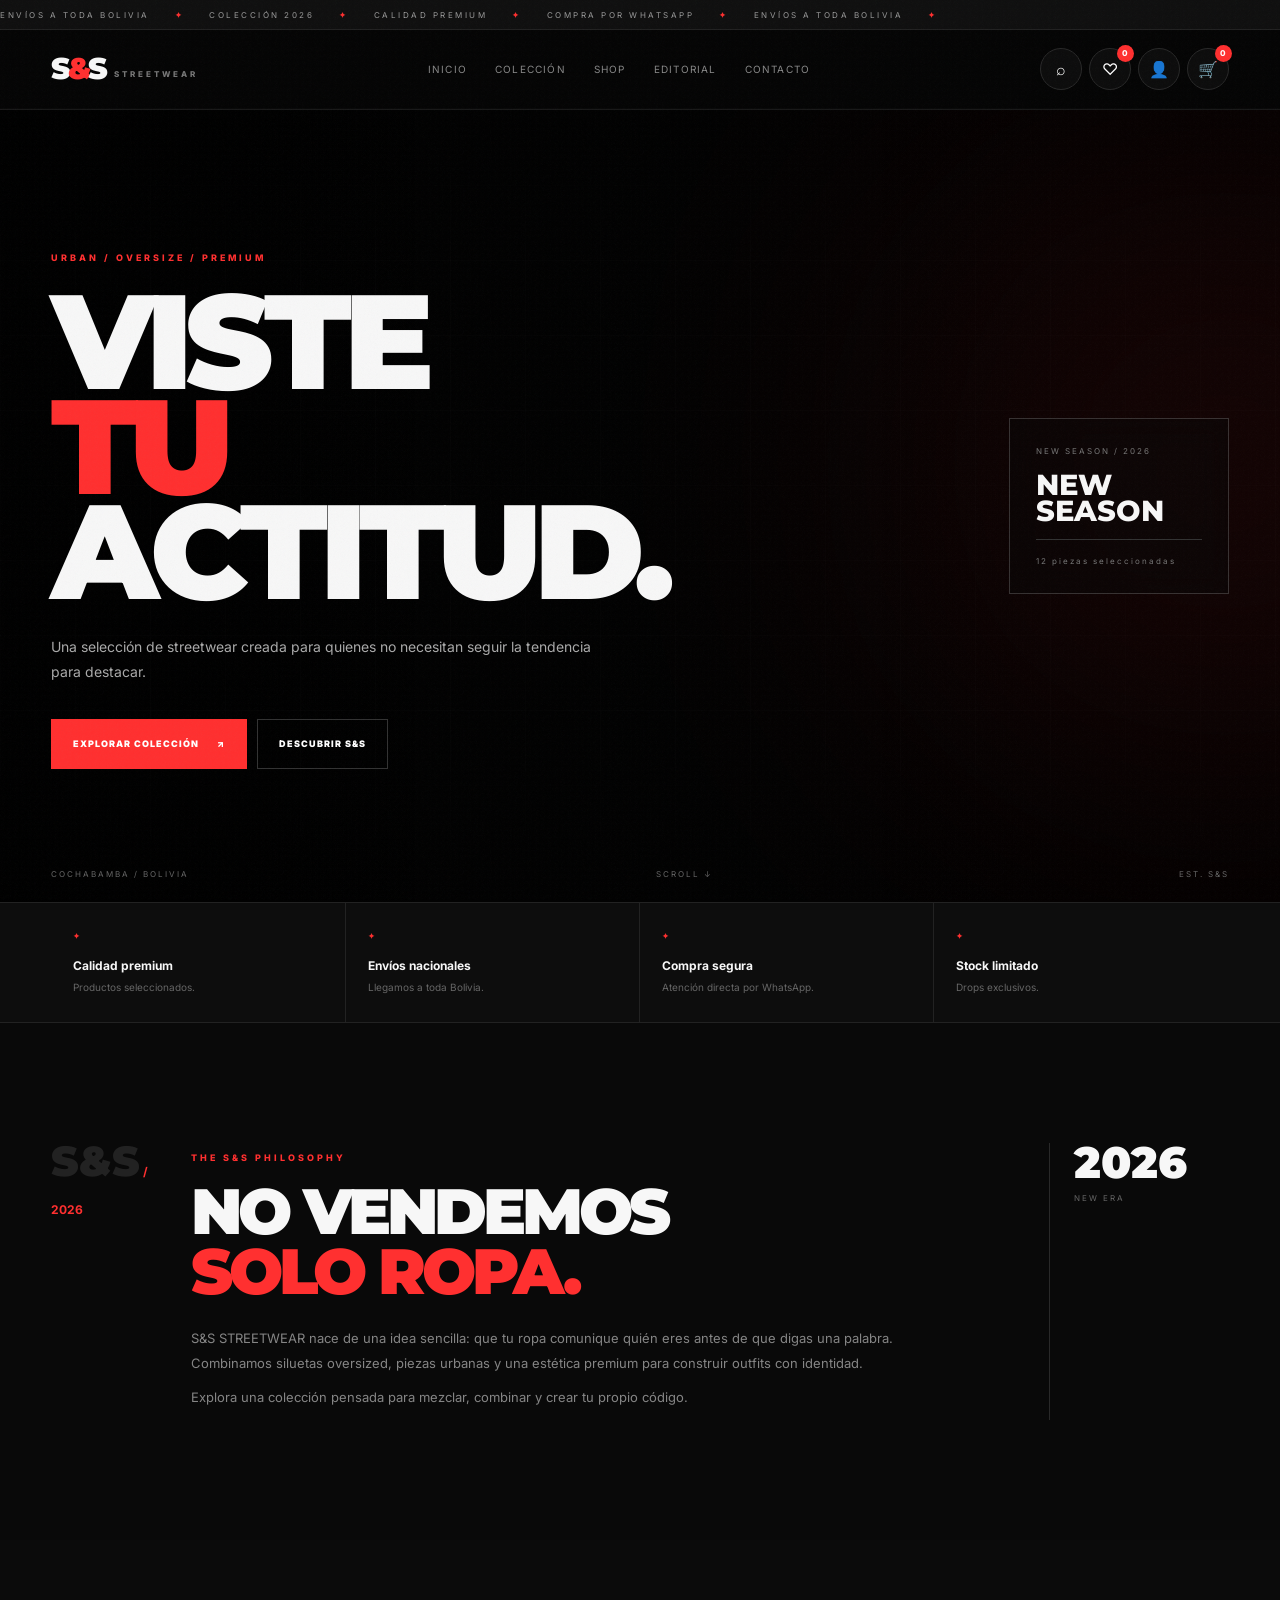
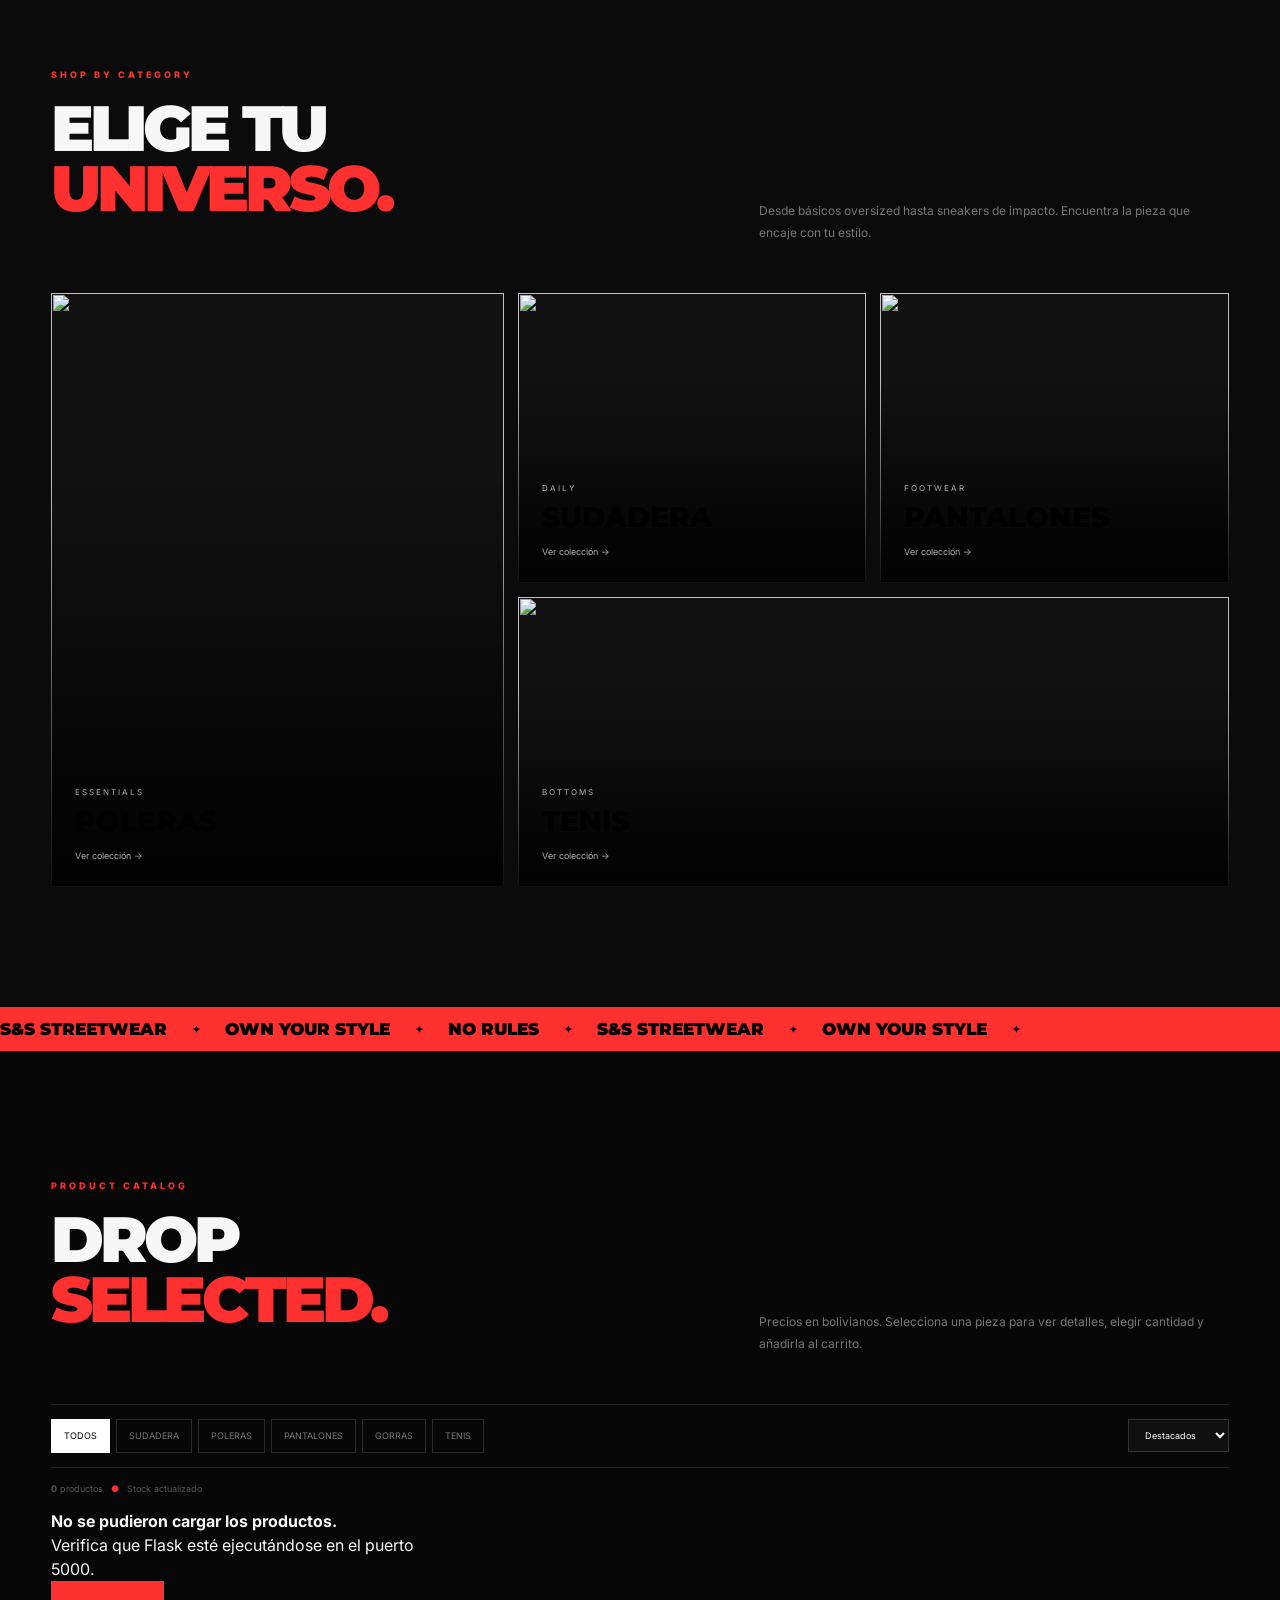
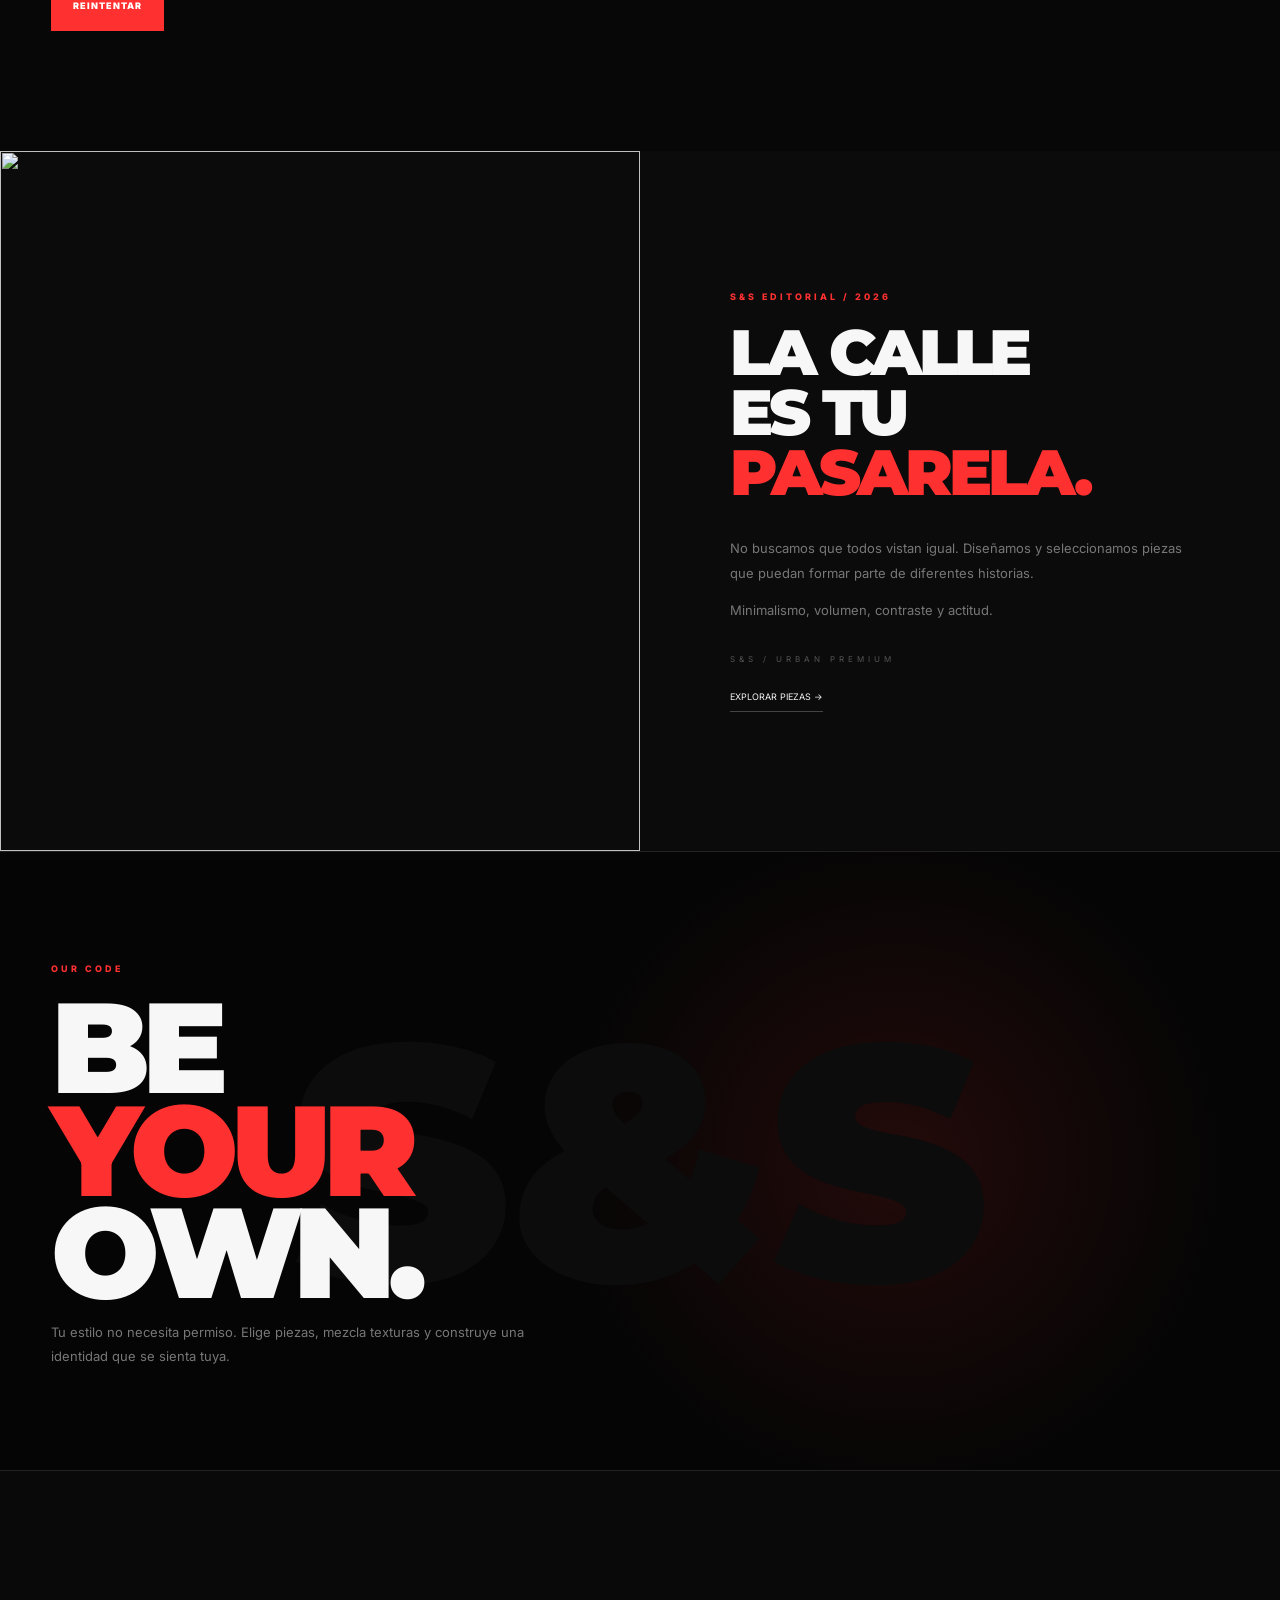
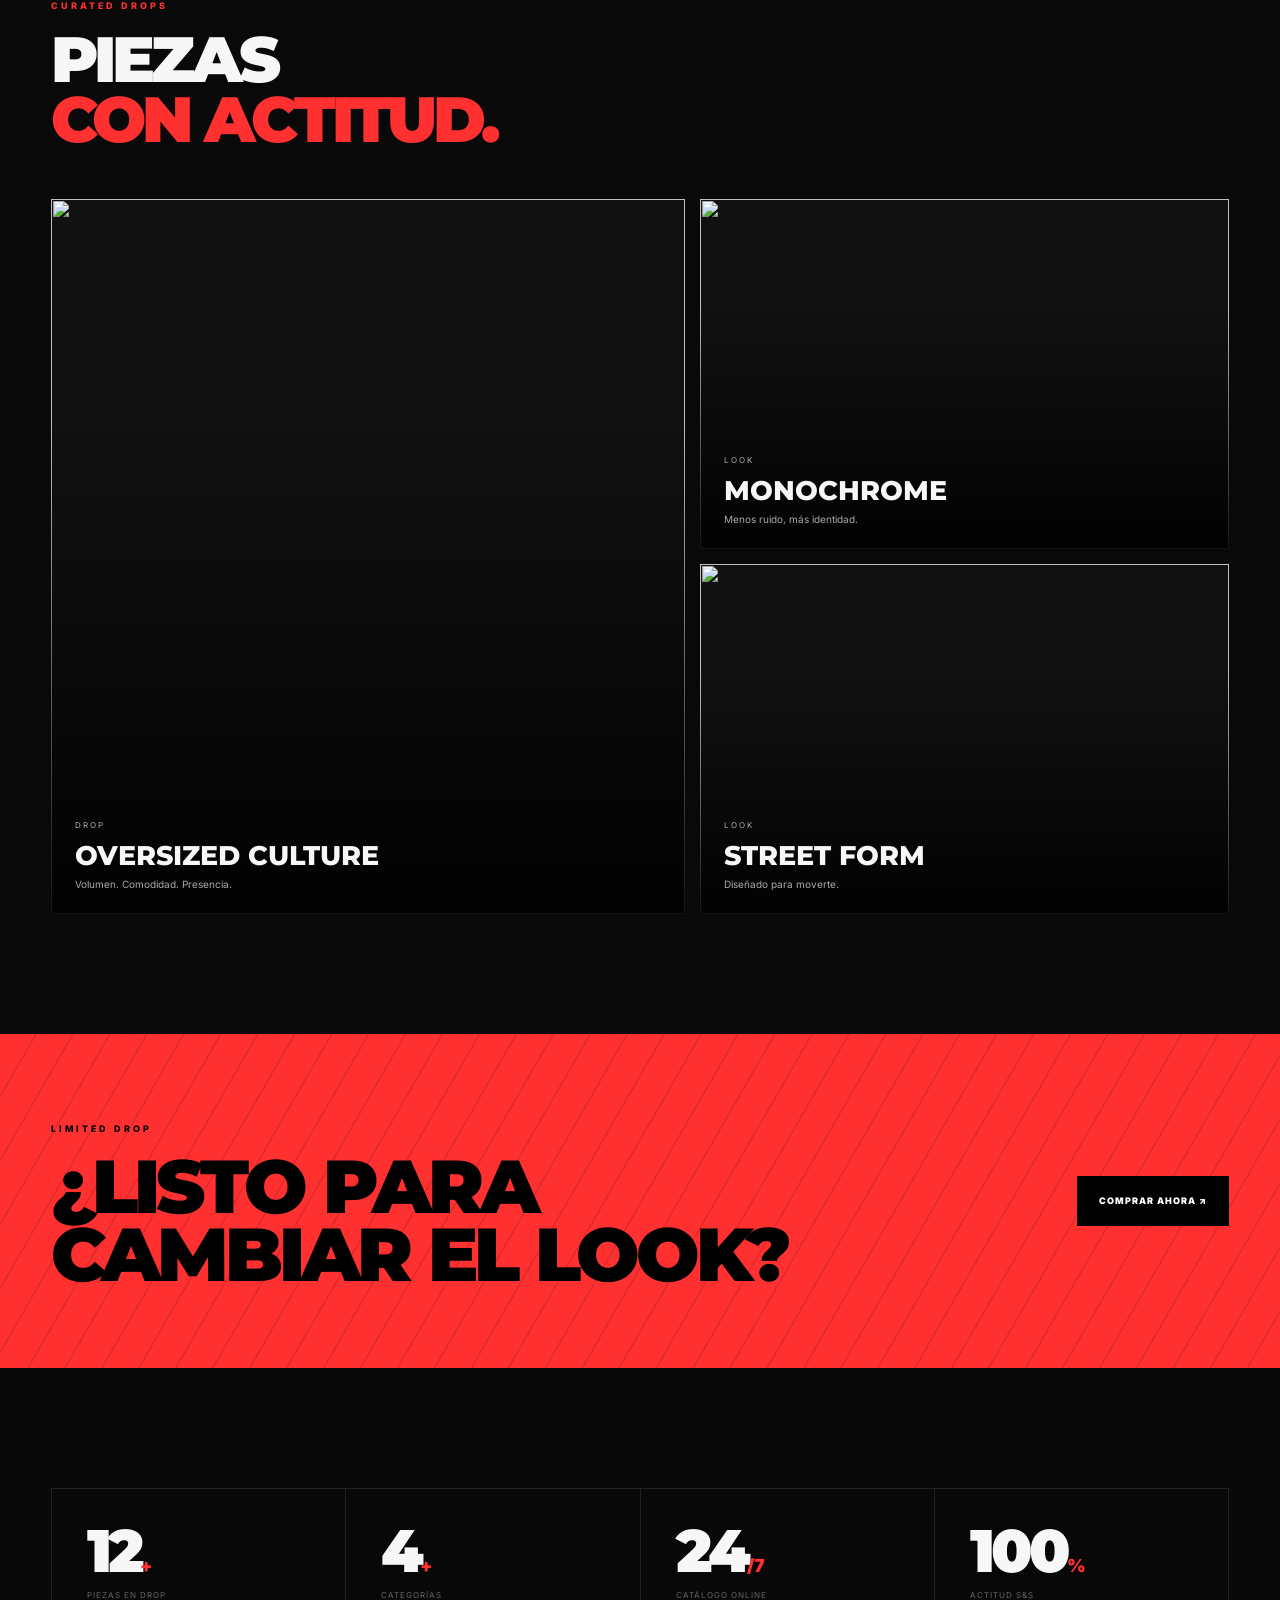
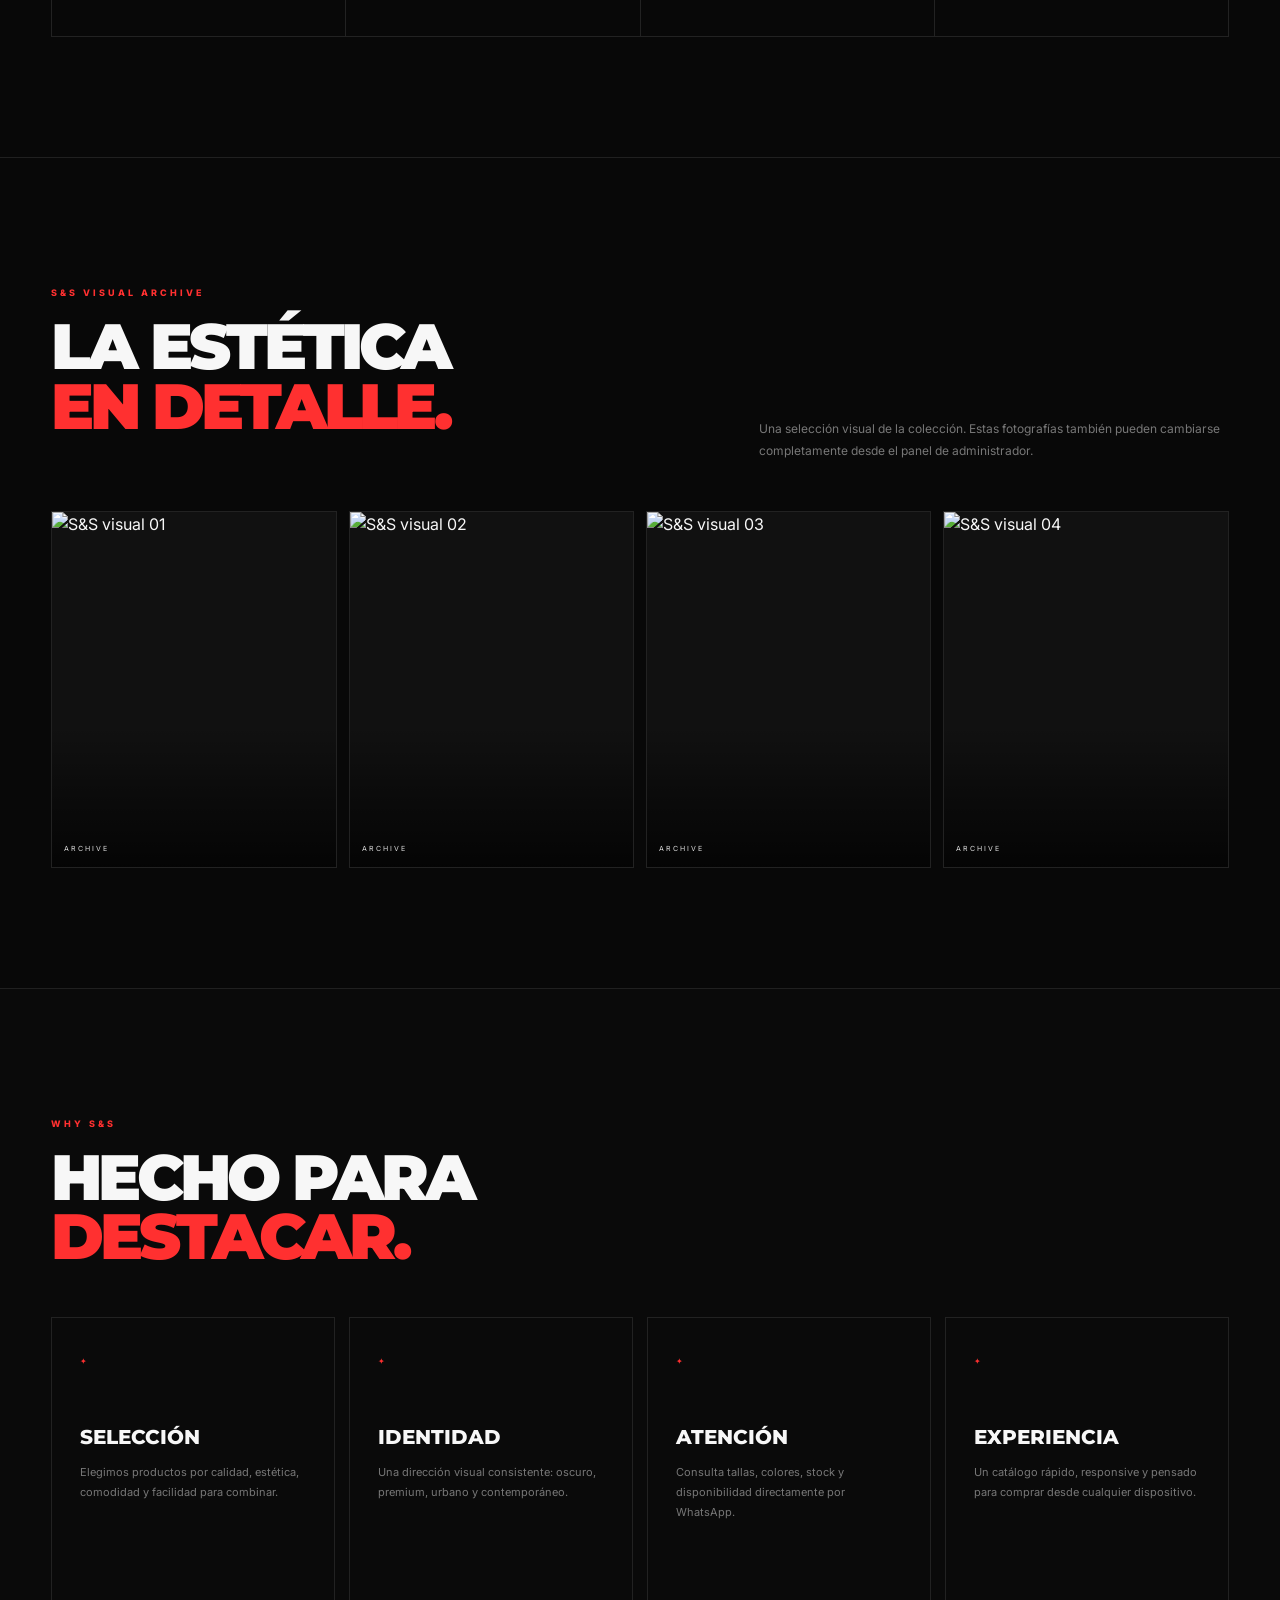
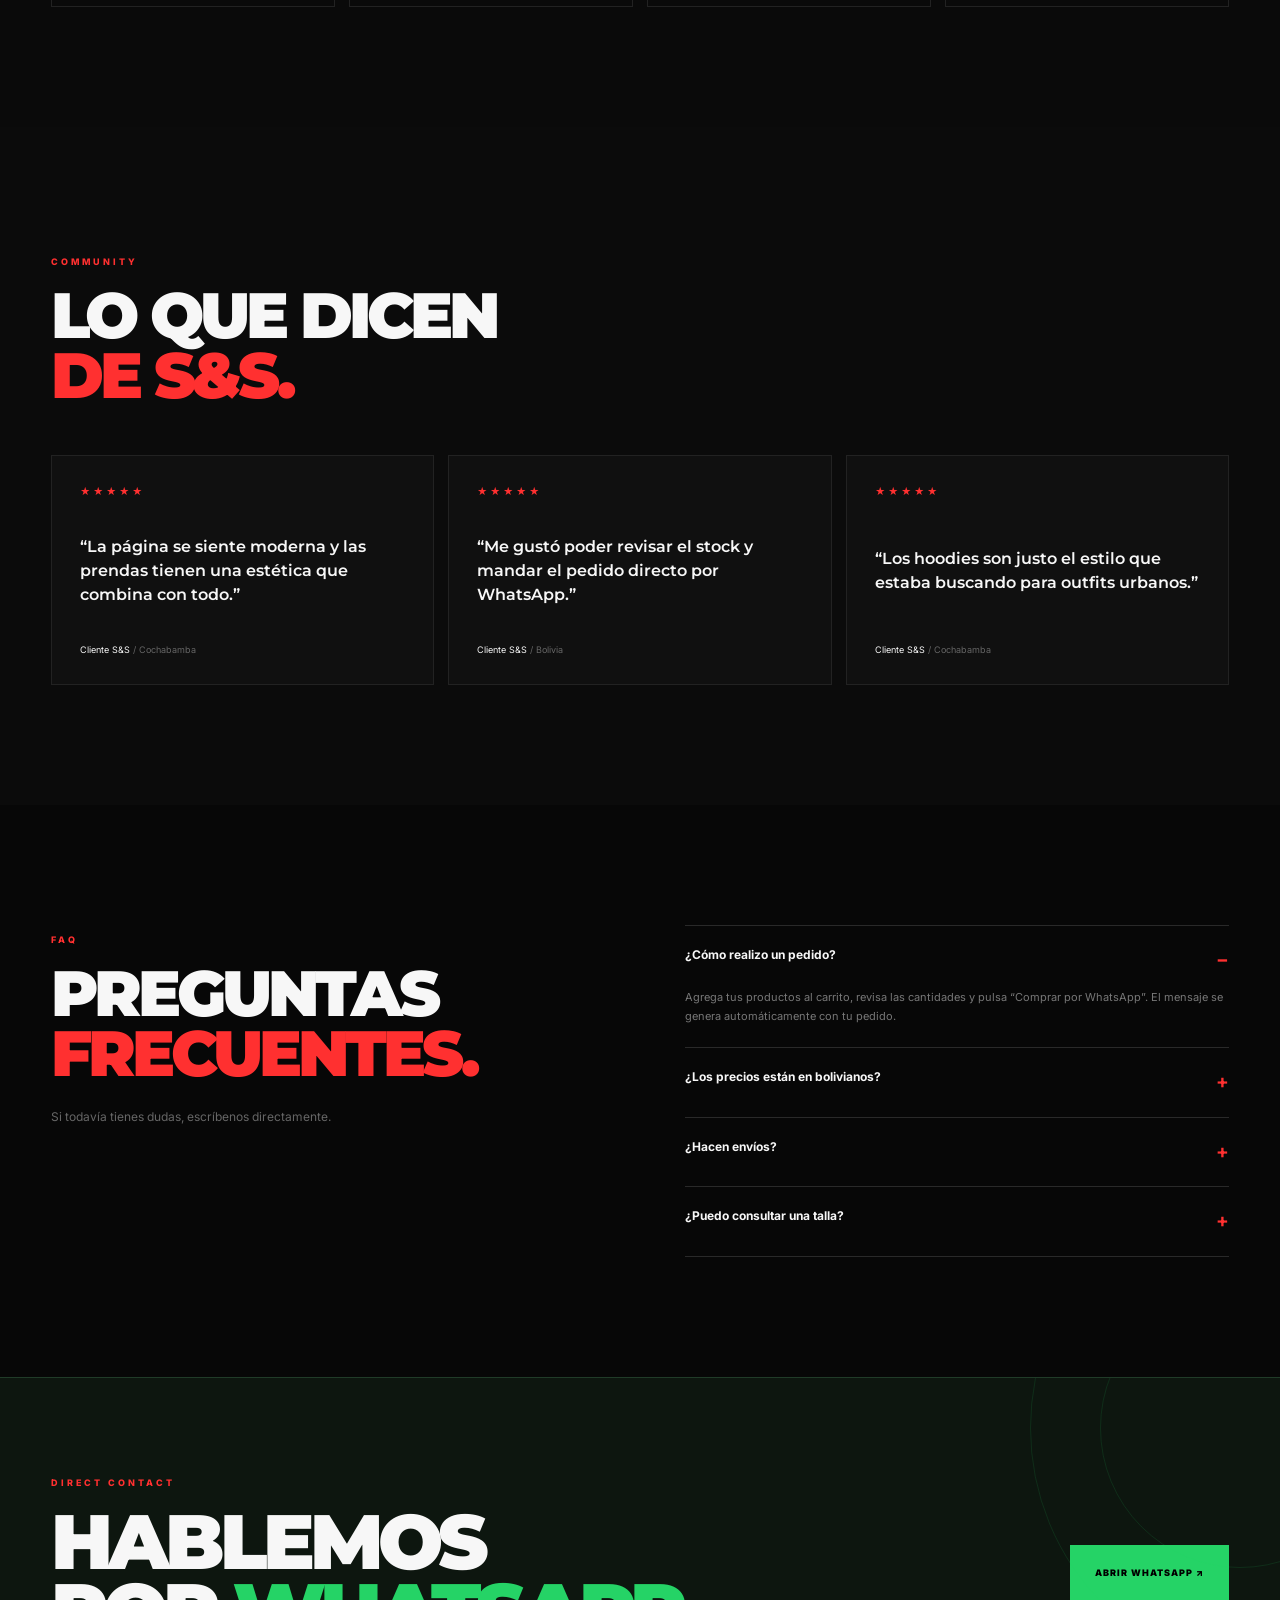
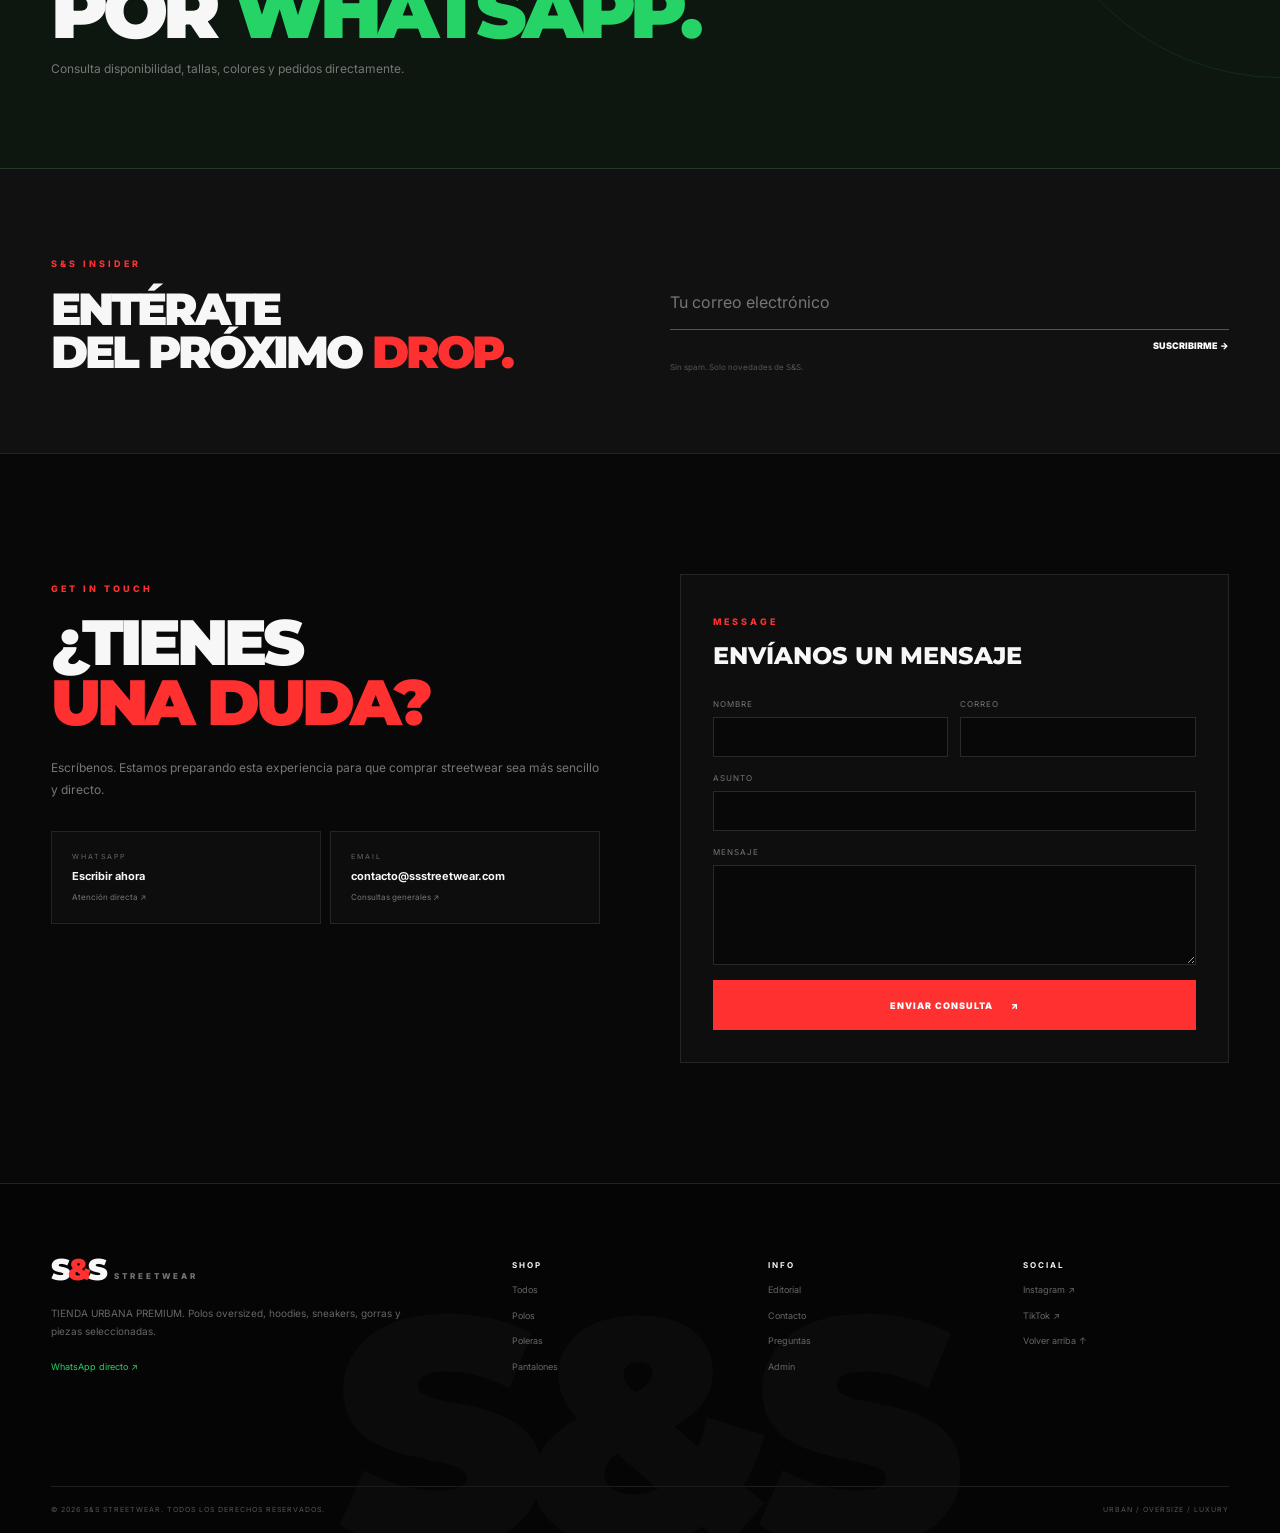
==== commit b8427b72: "Add files via upload" ====
--- a/SS_STREETWEAR_PRO_FINAL/user/index.html
+++ b/SS_STREETWEAR_PRO_FINAL/user/index.html
@@ -11,10 +11,6 @@
 <link rel="stylesheet" href="styles.css">
 </head>
 <body>
-<div id="preloader" class="preloader">
-  <div class="loader-logo">S<span>&</span>S</div>
-  <div class="loader-track"><i></i></div>
-  <p>PREPARANDO TU EXPERIENCIA</p></div>
 <div class="noise"></div>
 <div class="ambient ambient-a"></div><div class="ambient ambient-b"></div>
 <div class="announcement">
@@ -115,7 +111,7 @@
 
 <div class="modal" id="loginModal"><div class="modal-card login-card"><button class="modal-close" data-close="loginModal">×</button><div class="modal-copy"><span class="eyebrow">S&S ACCOUNT</span><div class="account-tabs"><button type="button" class="account-tab active" id="switchLogin">Iniciar sesión</button><button type="button" class="account-tab" id="switchRegister">Crear cuenta</button></div><section id="loginPanel"><h2>Bienvenido.</h2><p>Usa cualquier cuenta registrada. Si la cuenta tiene rol administrador, el sistema te llevará automáticamente al panel.</p><form id="loginForm" class="checkout-form"><label>Correo electrónico<input id="loginEmail" type="email" required autocomplete="username" placeholder="tu@correo.com"></label><label>Contraseña<input id="loginPassword" type="password" required autocomplete="current-password" placeholder="••••••••"></label><div id="loginError" class="login-error" hidden></div><div class="checkout-actions"><button type="button" class="clear-cart" data-close="loginModal">Cancelar</button><button type="submit" class="btn btn-primary">Entrar ↗</button></div></form></section><section id="registerPanel" hidden><h2>Crear cuenta.</h2><p>Regístrate como cliente para guardar tu cuenta y agilizar tus pedidos.</p><form id="registerForm" class="checkout-form"><label>Nombre completo<input id="registerName" maxlength="100" required autocomplete="name"></label><label>Correo electrónico<input id="registerEmail" type="email" maxlength="150" required autocomplete="email"></label><label>Contraseña<input id="registerPassword" type="password" minlength="8" required autocomplete="new-password"></label><label>Repetir contraseña<input id="registerPassword2" type="password" minlength="8" required autocomplete="new-password"></label><div id="registerError" class="login-error" hidden></div><div class="checkout-actions"><button type="button" class="clear-cart" id="backToLogin">Volver</button><button type="submit" class="btn btn-primary">Crear cuenta ↗</button></div></form></section></div></div></div>
 <div class="modal" id="checkoutModal"><div class="modal-card checkout-card"><button class="modal-close" data-close="checkoutModal">×</button><div class="modal-copy checkout-copy"><span class="eyebrow">CHECKOUT / CLIENTE</span><h2>Datos para tu pedido</h2><p>Completa tus datos para guardar el cliente y el pedido en la base de datos.</p><form id="checkoutForm" class="checkout-form"><label>Nombre completo<input id="checkoutName" required maxlength="100"></label><label>Correo electrónico<input id="checkoutEmail" type="email" required maxlength="150"></label><label>Teléfono<input id="checkoutPhone" required maxlength="30"></label><label>Dirección <small>(opcional)</small><input id="checkoutAddress" maxlength="200"></label><div class="checkout-actions"><button type="button" class="clear-cart" data-close="checkoutModal">Cancelar</button><button type="submit" class="btn btn-primary">Guardar pedido + WhatsApp ↗</button></div></form></div></div></div>
-<div class="modal" id="productModal" role="dialog" aria-modal="true" aria-labelledby="modalName"><div class="modal-card product-modal-card"><button class="modal-close" data-close="productModal" aria-label="Cerrar detalles">×</button><div class="modal-image"><div class="modal-image-main"><img id="modalImage" alt=""></div><div class="modal-gallery" id="modalGallery" aria-label="Galería del producto"></div></div><div class="modal-copy product-modal-copy"><span class="eyebrow" id="modalCategory"></span><div class="product-modal-heading"><h2 id="modalName"></h2><span class="modal-sku" id="modalSku"></span></div><p id="modalDescription"></p><div class="product-detail-grid" id="modalDetails"></div><div class="modal-price-row"><strong id="modalPrice"></strong><span id="modalStock"></span></div><div class="modal-selects"><label>Talla<select id="modalSize"></select></label><label>Color<select id="modalColor"></select></label></div><button class="btn btn-primary" id="modalAdd">Añadir al carrito +</button><small class="modal-helper">Selecciona talla y color antes de añadir la prenda.</small></div></div></div>
+<div class="modal" id="productModal"><div class="modal-card"><button class="modal-close" data-close="productModal">×</button><div class="modal-image"><img id="modalImage"></div><div class="modal-copy"><span class="eyebrow" id="modalCategory"></span><h2 id="modalName"></h2><p id="modalDescription"></p><strong id="modalPrice"></strong><div class="modal-selects"><label>Talla<select id="modalSize"></select></label><label>Color<select id="modalColor"></select></label></div><button class="btn btn-primary" id="modalAdd">Añadir al carrito +</button><small id="modalStock"></small></div></div></div>
 <div class="toast" id="toast"></div>
 <script src="../shared/data.js"></script><script src="app.js"></script>
 </body></html>
--- a/SS_STREETWEAR_PRO_FINAL/user/styles.css
+++ b/SS_STREETWEAR_PRO_FINAL/user/styles.css
@@ -1,5 +1,5 @@
 :root{--bg:#060606;--surface:#0d0d0d;--surface2:#121212;--line:#242424;--text:#f7f7f7;--muted:#858585;--red:#ff3030;--green:#25d366;--max:1240px;--ease:cubic-bezier(.2,.8,.2,1)}
-*{margin:0;padding:0;box-sizing:border-box}html{scroll-behavior:smooth}body{font-family:Inter,Arial,sans-serif;background:var(--bg);color:var(--text);line-height:1.5;overflow-x:hidden}body.lock{overflow:hidden}::selection{background:var(--red);color:#fff}img,video{display:block;width:100%;max-width:100%}button,input,select,textarea{font:inherit}button,a,select{cursor:pointer}a{text-decoration:none;color:inherit}.container{width:min(var(--max),92%);margin:auto}.eyebrow{font-size:9px;letter-spacing:3px;font-weight:800;color:var(--red);text-transform:uppercase}.preloader{position:fixed;inset:0;background:#050505;z-index:99999;display:grid;place-items:center;align-content:center;gap:15px;transition:.7s}.preloader.done{opacity:0;visibility:hidden}.loader-logo{font:900 72px/1 Montserrat;letter-spacing:-7px}.loader-logo span{color:var(--red)}.loader-track{width:220px;height:2px;background:#222;overflow:hidden}.loader-track i{display:block;height:100%;width:35%;background:var(--red);animation:loader 1.2s infinite}@keyframes loader{from{transform:translateX(-120%)}to{transform:translateX(420%)}}.preloader p{font-size:8px;letter-spacing:4px;color:#666}.noise{position:fixed;inset:0;z-index:9000;pointer-events:none;opacity:.035;background-image:url("data:image/svg+xml,%3Csvg xmlns='http://www.w3.org/2000/svg' width='180' height='180'%3E%3Cfilter id='n'%3E%3CfeTurbulence baseFrequency='.85' numOctaves='3'/%3E%3C/filter%3E%3Crect width='100%25' height='100%25' filter='url(%23n)'/%3E%3C/svg%3E")}.ambient{position:fixed;border-radius:50%;filter:blur(130px);pointer-events:none;z-index:-1}.ambient-a{width:400px;height:400px;background:var(--red);opacity:.07;right:-200px;top:25%}.ambient-b{width:500px;height:500px;background:#fff;opacity:.02;left:-300px;bottom:5%}
+*{margin:0;padding:0;box-sizing:border-box}html{scroll-behavior:smooth}body{font-family:Inter,Arial,sans-serif;background:var(--bg);color:var(--text);line-height:1.5;overflow-x:hidden}body.lock{overflow:hidden}::selection{background:var(--red);color:#fff}img,video{display:block;width:100%;max-width:100%}button,input,select,textarea{font:inherit}button,a,select{cursor:pointer}a{text-decoration:none;color:inherit}.container{width:min(var(--max),92%);margin:auto}.eyebrow{font-size:9px;letter-spacing:3px;font-weight:800;color:var(--red);text-transform:uppercase}to{transform:translateX(420%)}}.preloader p{font-size:8px;letter-spacing:4px;color:#666}.noise{position:fixed;inset:0;z-index:9000;pointer-events:none;opacity:.035;background-image:url("data:image/svg+xml,%3Csvg xmlns='http://www.w3.org/2000/svg' width='180' height='180'%3E%3Cfilter id='n'%3E%3CfeTurbulence baseFrequency='.85' numOctaves='3'/%3E%3C/filter%3E%3Crect width='100%25' height='100%25' filter='url(%23n)'/%3E%3C/svg%3E")}.ambient{position:fixed;border-radius:50%;filter:blur(130px);pointer-events:none;z-index:-1}.ambient-a{width:400px;height:400px;background:var(--red);opacity:.07;right:-200px;top:25%}.ambient-b{width:500px;height:500px;background:#fff;opacity:.02;left:-300px;bottom:5%}
 .announcement{height:30px;overflow:hidden;background:#101010;border-bottom:1px solid #222;display:flex;align-items:center}.ticker{display:flex;gap:25px;white-space:nowrap;min-width:max-content;font-size:8px;letter-spacing:2.5px;color:#999;animation:ticker 28s linear infinite}.ticker b{color:var(--red)}@keyframes ticker{to{transform:translateX(-50%)}}
 .header{position:sticky;top:0;z-index:500;background:rgba(6,6,6,.84);backdrop-filter:blur(18px);border-bottom:1px solid rgba(255,255,255,.08)}.header-inner{height:78px;display:flex;align-items:center;justify-content:space-between;gap:25px}.brand{display:flex;align-items:flex-end;gap:9px;white-space:nowrap}.brand strong{font:900 30px/.75 Montserrat;letter-spacing:-3px}.brand strong span{color:var(--red)}.brand small{font-size:8px;font-weight:800;letter-spacing:3px;color:#777}.desktop-nav{display:flex;gap:28px}.desktop-nav a{font-size:10px;text-transform:uppercase;letter-spacing:1.2px;color:#888;transition:.25s}.desktop-nav a:hover{color:#fff}.header-actions{display:flex;gap:7px}.icon-btn{position:relative;width:42px;height:42px;border:1px solid #292929;border-radius:50%;background:#0d0d0d;color:#fff;transition:.25s}.icon-btn:hover{border-color:var(--red);transform:translateY(-2px)}.icon-btn em{position:absolute;right:-4px;top:-4px;min-width:17px;height:17px;padding:0 4px;border-radius:20px;background:var(--red);font:800 8px/17px Inter;font-style:normal}.menu-btn{display:none}.mobile-nav{display:none}.search-panel{max-height:0;overflow:hidden;background:#090909;border-top:1px solid transparent;transition:.4s}.search-panel.open{max-height:180px;border-color:#222}.search-panel .container{padding:22px 0}.search-wrap{display:flex;border-bottom:1px solid #444}.search-wrap input{flex:1;background:none;border:0;outline:0;color:#fff;padding:14px 0;font-size:22px}.search-wrap button{border:0;background:none;color:#888;font-size:28px}.search-panel p{font-size:9px;color:#555;margin-top:8px}
 .hero{min-height:calc(100vh - 108px);position:relative;display:flex;align-items:center;overflow:hidden;background:#050505}.hero-image{position:absolute;inset:0;background:url('https://images.unsplash.com/photo-1523398002811-999ca8dec234?auto=format&fit=crop&w=2000&q=88') center/cover;filter:contrast(1.1) saturate(.7)}.hero-video{position:absolute;inset:0;height:100%;object-fit:cover;opacity:.15}.hero-overlay{position:absolute;inset:0;background:linear-gradient(90deg,rgba(0,0,0,.95),rgba(0,0,0,.58) 48%,rgba(0,0,0,.88))}.hero-grid{position:absolute;inset:0;opacity:.12;background-image:linear-gradient(rgba(255,255,255,.08) 1px,transparent 1px),linear-gradient(90deg,rgba(255,255,255,.08) 1px,transparent 1px);background-size:75px 75px;mask-image:linear-gradient(to bottom,transparent,#000 20%,#000 80%,transparent)}.hero-orb{position:absolute;width:550px;height:550px;border-radius:50%;background:var(--red);filter:blur(170px);opacity:.12;right:-220px;top:10%}.hero-inner{position:relative;z-index:2;display:flex;align-items:center;justify-content:space-between;gap:50px;padding:100px 0}.hero-copy{max-width:850px}.hero h1{font:900 clamp(64px,10.5vw,145px)/.78 Montserrat;letter-spacing:-8px;margin:22px 0 30px}.hero h1 span{color:var(--red)}.hero-copy>p{max-width:560px;color:#aaa;font-size:14px;line-height:1.8}.hero-buttons{display:flex;gap:10px;margin-top:35px}.btn{min-height:50px;padding:0 21px;border:1px solid #333;background:transparent;color:#fff;display:inline-flex;align-items:center;justify-content:center;gap:18px;font-size:9px;font-weight:900;text-transform:uppercase;letter-spacing:1px;transition:.3s}.btn-primary{background:var(--red);border-color:var(--red)}.btn-primary:hover{background:#fff;color:#000;border-color:#fff;transform:translateY(-3px)}.btn-ghost:hover{border-color:#fff;transform:translateY(-3px)}.btn-black{background:#000;border-color:#000;color:#fff}.hero-card{width:220px;padding:26px;border:1px solid rgba(255,255,255,.18);background:rgba(10,10,10,.45);backdrop-filter:blur(14px);display:flex;flex-direction:column;gap:15px}.hero-card small,.hero-card span{font-size:8px;letter-spacing:2px;color:#777}.hero-card strong{font:800 29px/.9 Montserrat}.hero-card i{height:1px;background:#333}.hero-meta{position:absolute;z-index:3;bottom:22px;left:50%;transform:translateX(-50%);width:min(var(--max),92%);display:flex;justify-content:space-between;font-size:8px;letter-spacing:2px;color:#666}.trust{background:#0d0d0d;border-block:1px solid #222}.trust-grid{display:grid;grid-template-columns:repeat(4,1fr)}.trust-grid>div{padding:27px 22px;border-right:1px solid #222}.trust-grid>div:last-child{border:0}.trust b{display:block;font-size:8px;color:var(--red);margin-bottom:10px}.trust strong{font-size:12px}.trust p{font-size:10px;color:#666;margin-top:4px}
@@ -71,95 +71,3 @@
 .login-card{max-width:520px}.login-card h2{font-size:32px;margin:10px 0}.login-error{background:rgba(255,44,44,.1);border:1px solid rgba(255,44,44,.35);color:#ff7070;padding:11px;font-size:11px;margin-top:4px}.account-logged{font-size:9px;color:#aaa}
 
 .account-tabs{display:flex;gap:6px;border-bottom:1px solid #222;margin:18px 0 24px}.account-tab{border:0;background:transparent;color:#777;padding:10px 12px;font-size:9px;font-weight:800;text-transform:uppercase;letter-spacing:1px}.account-tab.active,.account-tab:hover{color:#fff;border-bottom:2px solid var(--red)}[hidden]{display:none!important}
-
-
-/* ===== ACCESSIBILITY + ACCOUNT SCROLL ===== */
-.login-card{
-    width:min(520px,95vw);
-    max-height:90vh;
-    display:flex;
-    flex-direction:column;
-    overflow:hidden;
-}
-.login-card .modal-copy{
-    width:100%;
-    min-height:0;
-    max-height:90vh;
-    overflow-y:auto;
-    overflow-x:hidden;
-    justify-content:flex-start;
-    padding:42px 40px;
-    -webkit-overflow-scrolling:touch;
-    scrollbar-width:thin;
-}
-.login-card .modal-close{z-index:5}
-.login-card .checkout-form{padding-bottom:18px}
-.account-tabs{position:sticky;top:0;background:#0c0c0c;z-index:3;padding-top:2px}
-
-/* ===== PRODUCT DETAIL EXPERIENCE ===== */
-.product-modal-card{
-    width:min(1040px,95vw);
-    max-height:92vh;
-    overflow:hidden;
-}
-.product-modal-card .modal-image{
-    min-height:0;
-    background:#0a0a0a;
-    border-right:1px solid #222;
-}
-.modal-image-main{
-    min-height:0;
-    flex:1 1 auto;
-    display:flex;
-    align-items:center;
-    justify-content:center;
-    background:#111;
-    overflow:hidden;
-}
-.modal-image-main img{
-    width:100%;
-    height:100%;
-    min-height:520px;
-    object-fit:cover;
-}
-.product-modal-copy{
-    min-height:0;
-    max-height:92vh;
-    overflow-y:auto;
-    overflow-x:hidden;
-    justify-content:flex-start;
-    padding:42px 40px;
-    -webkit-overflow-scrolling:touch;
-    scrollbar-width:thin;
-}
-.product-modal-heading{display:flex;align-items:flex-start;justify-content:space-between;gap:12px;margin-top:12px}
-.product-modal-copy h2{margin:0;font-size:38px}
-.modal-sku{font-size:8px;letter-spacing:1.2px;color:#555;padding-top:8px;white-space:nowrap}
-.product-detail-grid{display:grid;grid-template-columns:1fr 1fr;gap:8px;margin:20px 0}
-.product-detail-item{border:1px solid #222;background:#101010;padding:11px 12px;min-width:0}
-.product-detail-item span{display:block;color:#666;font-size:7px;letter-spacing:1.3px;text-transform:uppercase;margin-bottom:5px}
-.product-detail-item strong{display:block;color:#ddd;font-size:10px;line-height:1.45;overflow-wrap:anywhere}
-.modal-price-row{display:flex;align-items:center;justify-content:space-between;gap:15px;margin:4px 0 20px;padding:14px 0;border-block:1px solid #222}
-.modal-price-row strong{font-size:25px}
-#modalStock{font-size:9px;color:#777}
-#modalStock.stock-ok{color:#68d391}
-#modalStock.stock-out{color:#ff7070}
-.modal-helper{display:block;font-size:8px;color:#555;line-height:1.5;margin-top:10px}
-.modal-add-disabled{opacity:.55}
-.quick{z-index:4}
-.product-media[data-view]{cursor:pointer}
-.product-media[data-view]:focus-visible{outline:2px solid var(--red);outline-offset:-2px}
-
-@media(max-width:800px){
-    .login-card{max-height:90vh}
-    .login-card .modal-copy{max-height:90vh;padding:30px 24px}
-    .product-modal-card{grid-template-columns:1fr;max-height:92vh;overflow-y:auto}
-    .product-modal-card .modal-image{border-right:0;border-bottom:1px solid #222}
-    .modal-image-main img{height:360px;min-height:360px;flex:none}
-    .product-modal-copy{max-height:none;padding:30px 24px}
-}
-@media(max-width:520px){
-    .product-detail-grid{grid-template-columns:1fr}
-    .product-modal-copy h2{font-size:30px}
-    .modal-price-row{align-items:flex-start;flex-direction:column}
-}
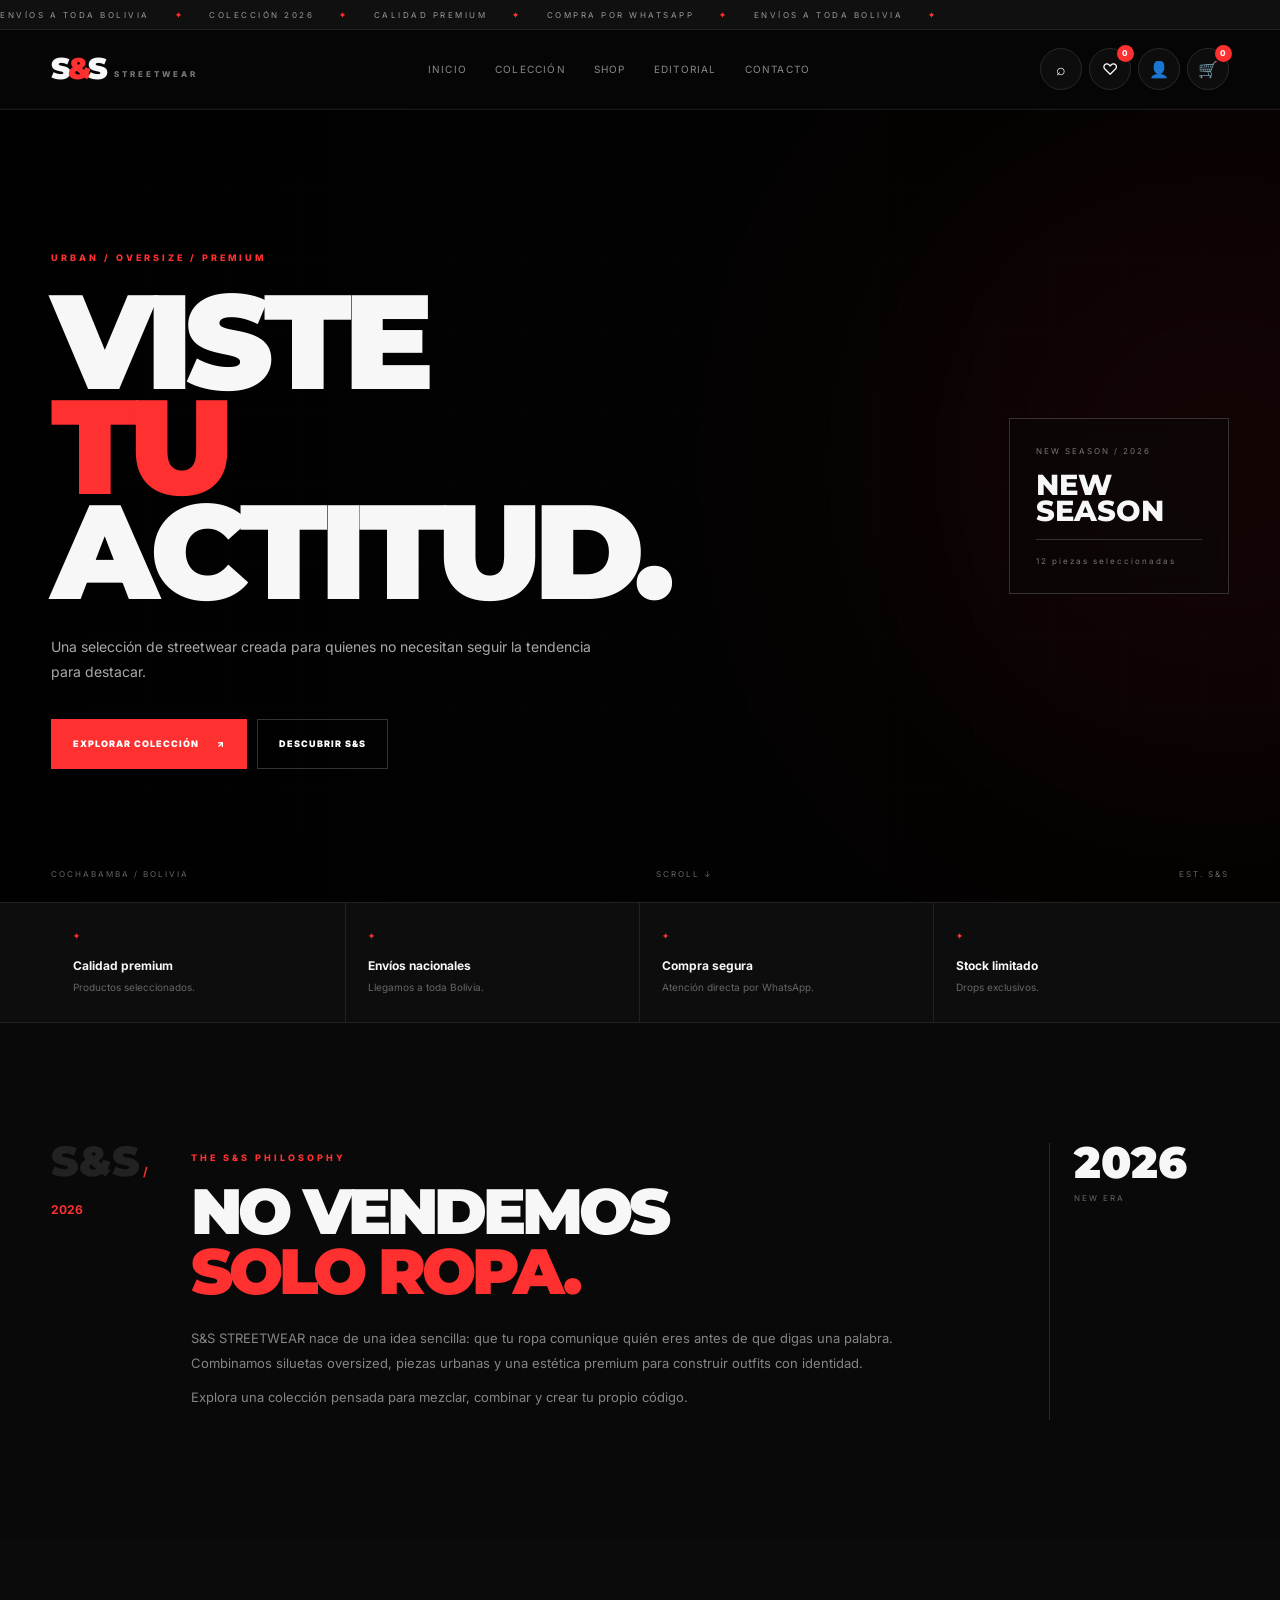
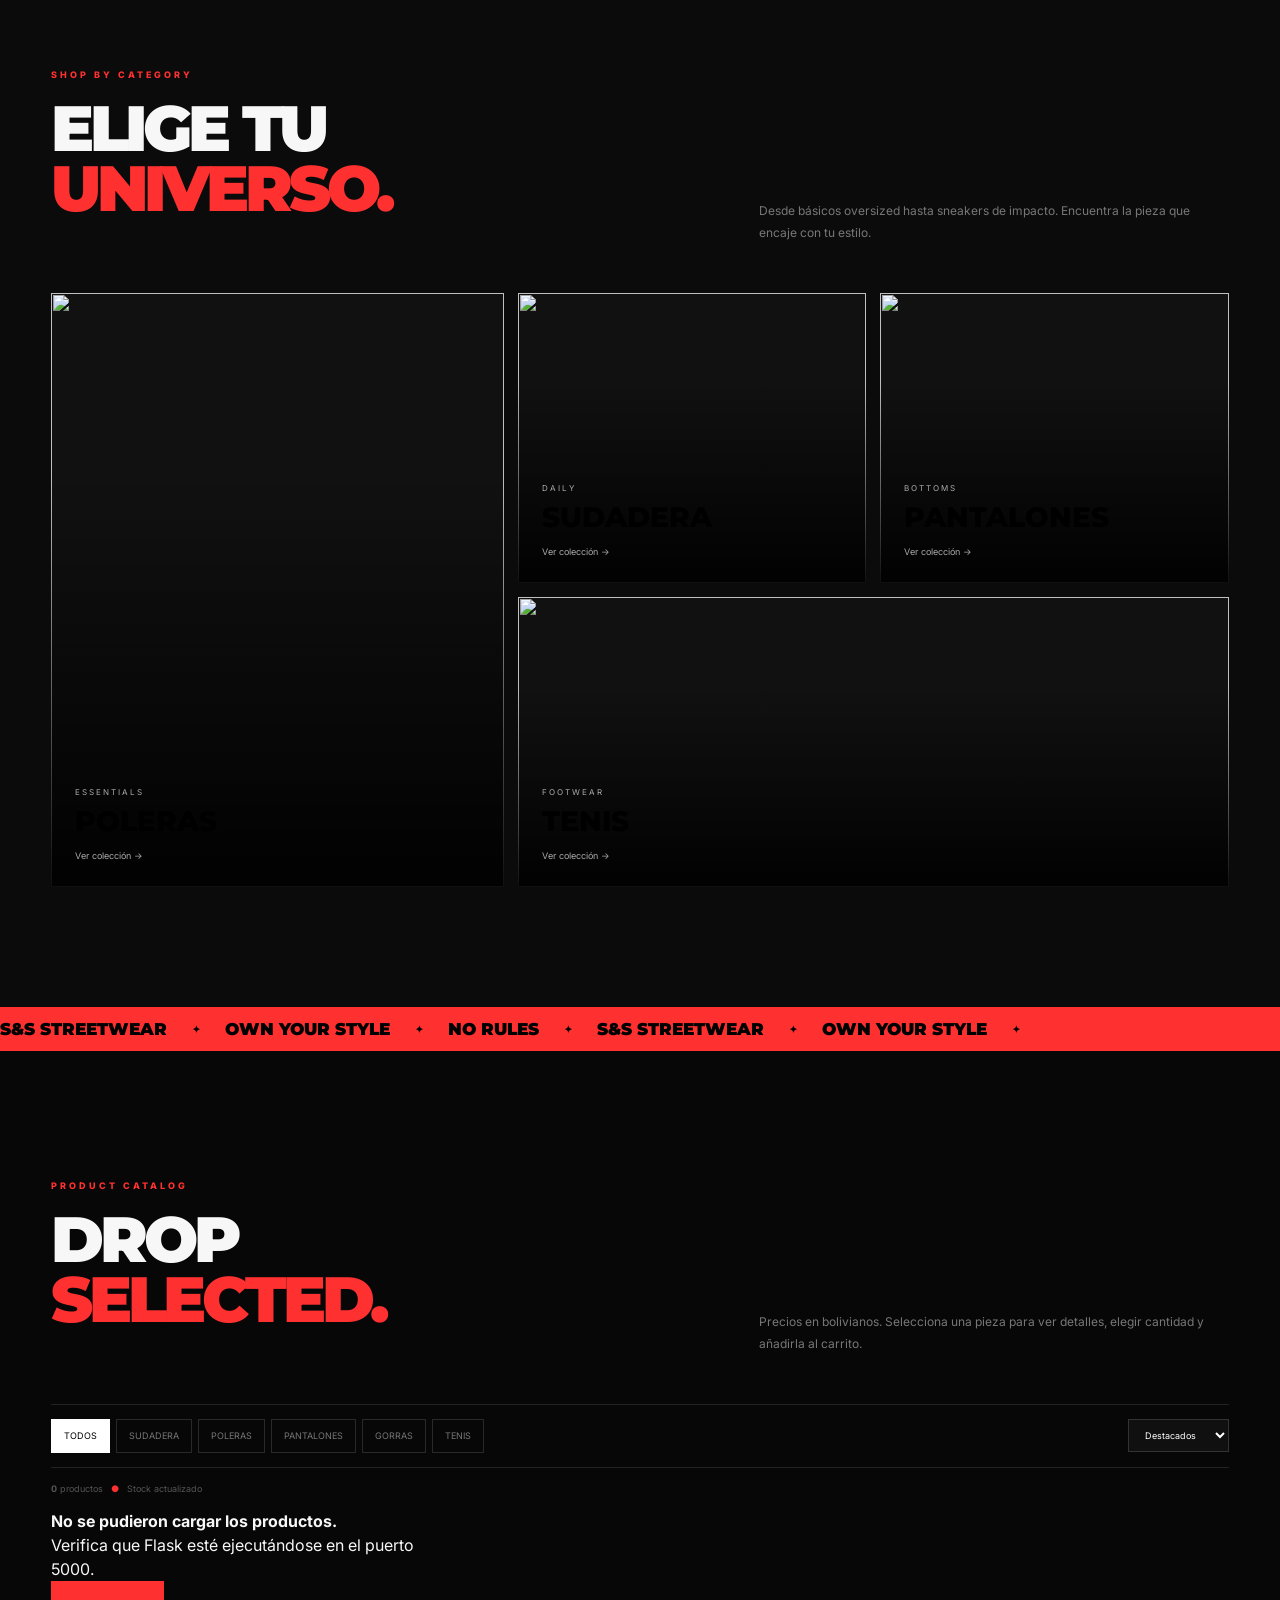
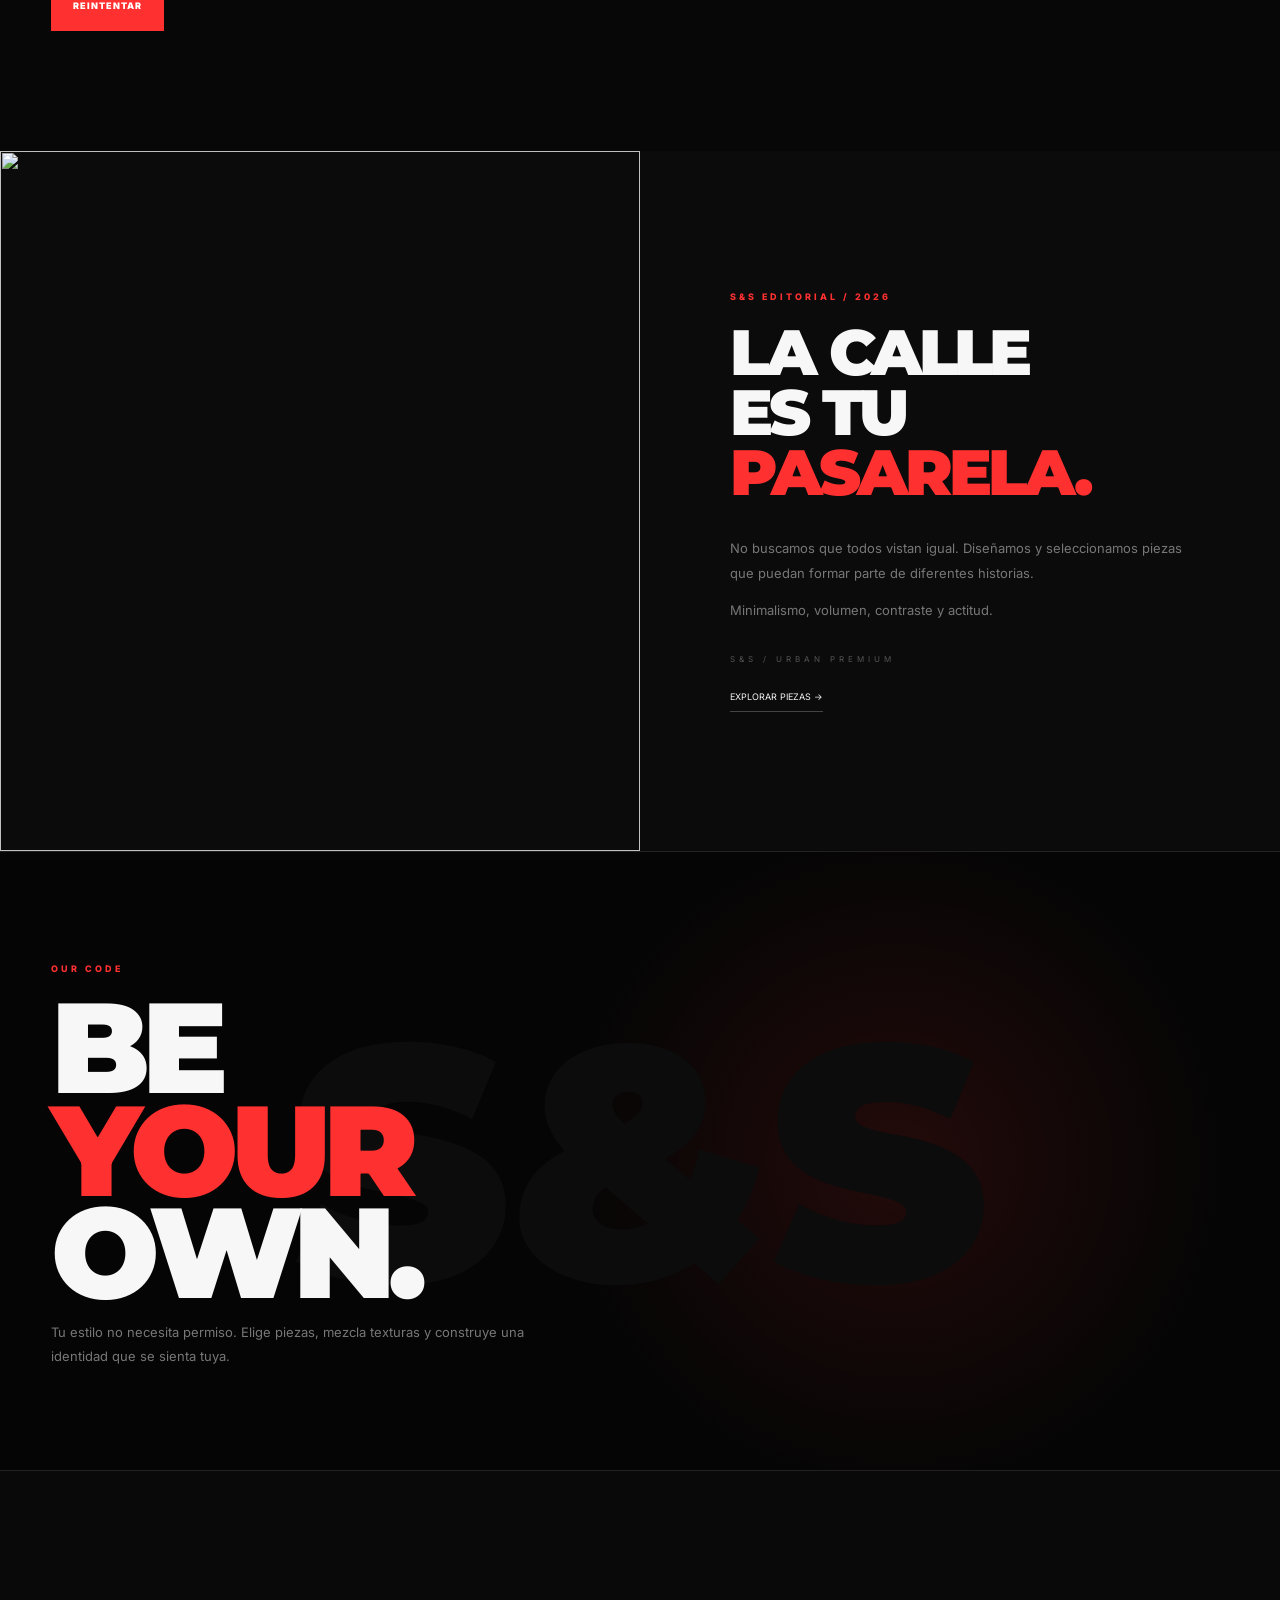
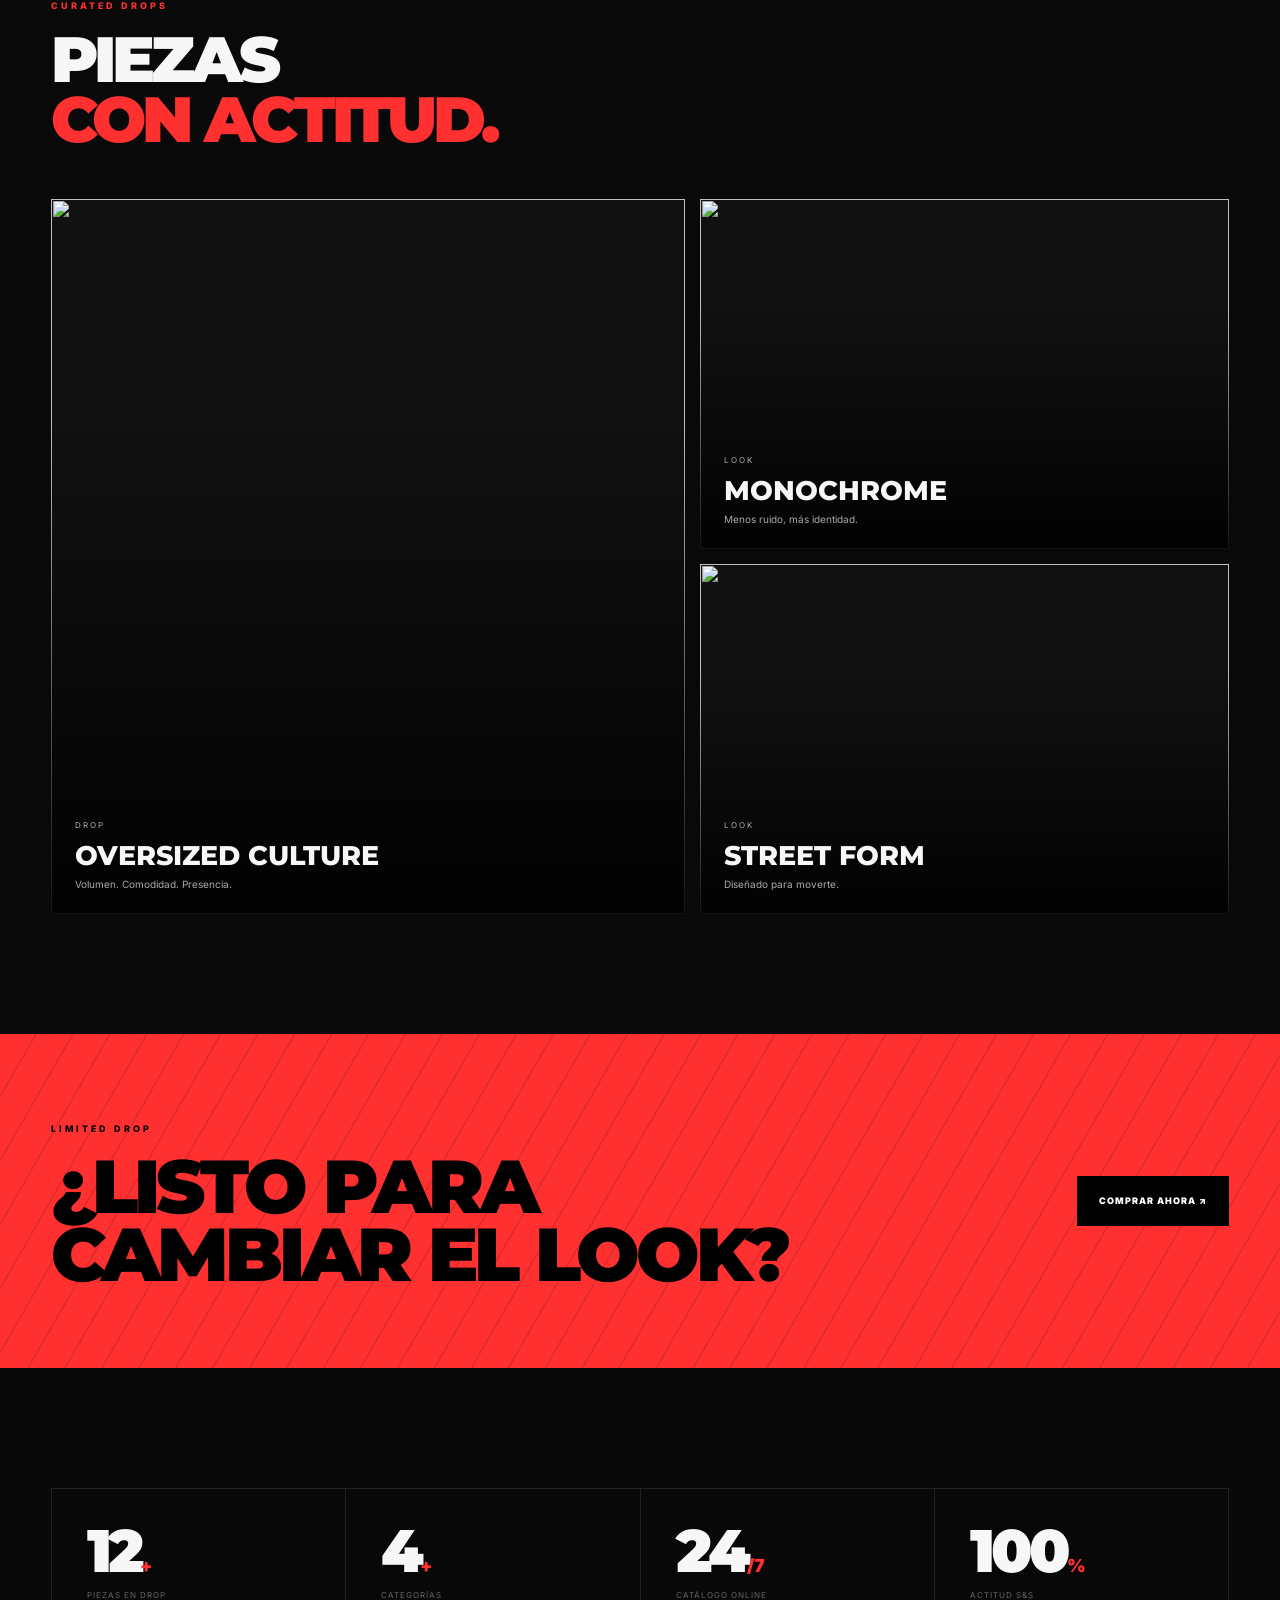
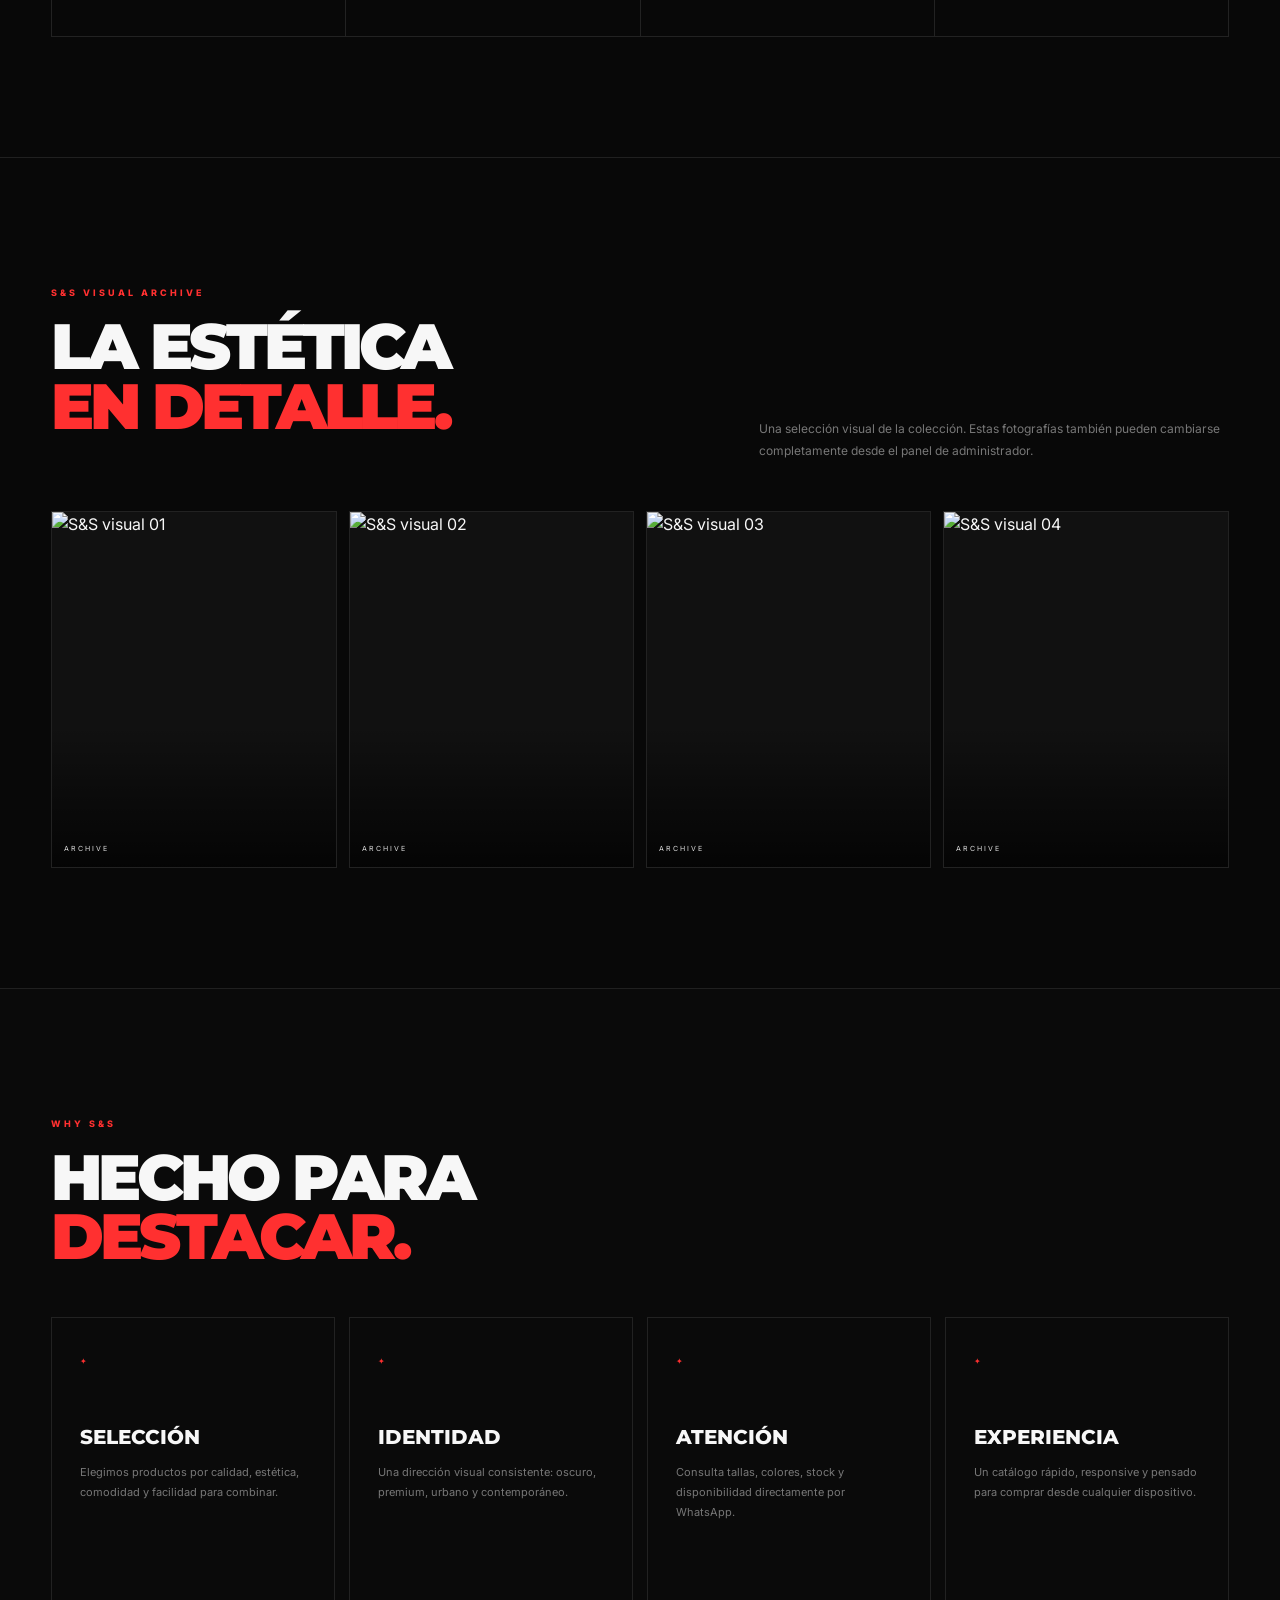
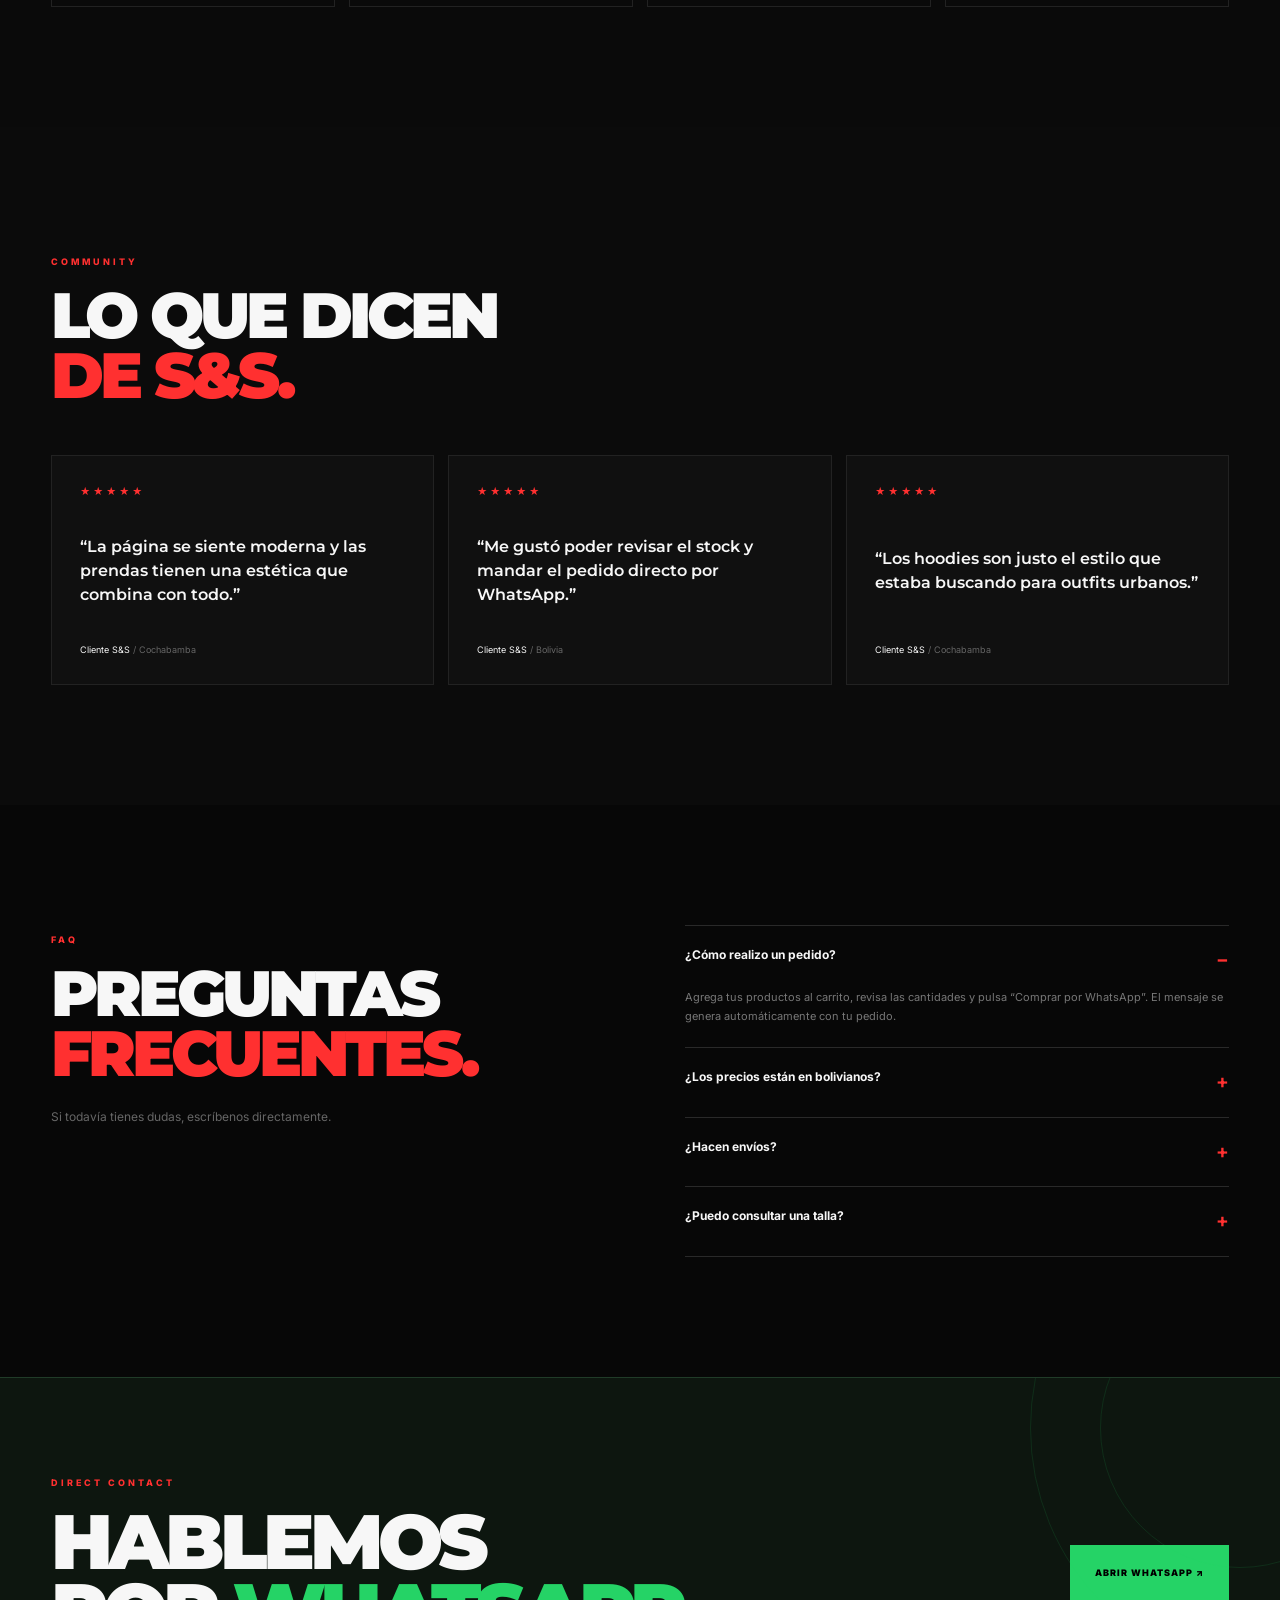
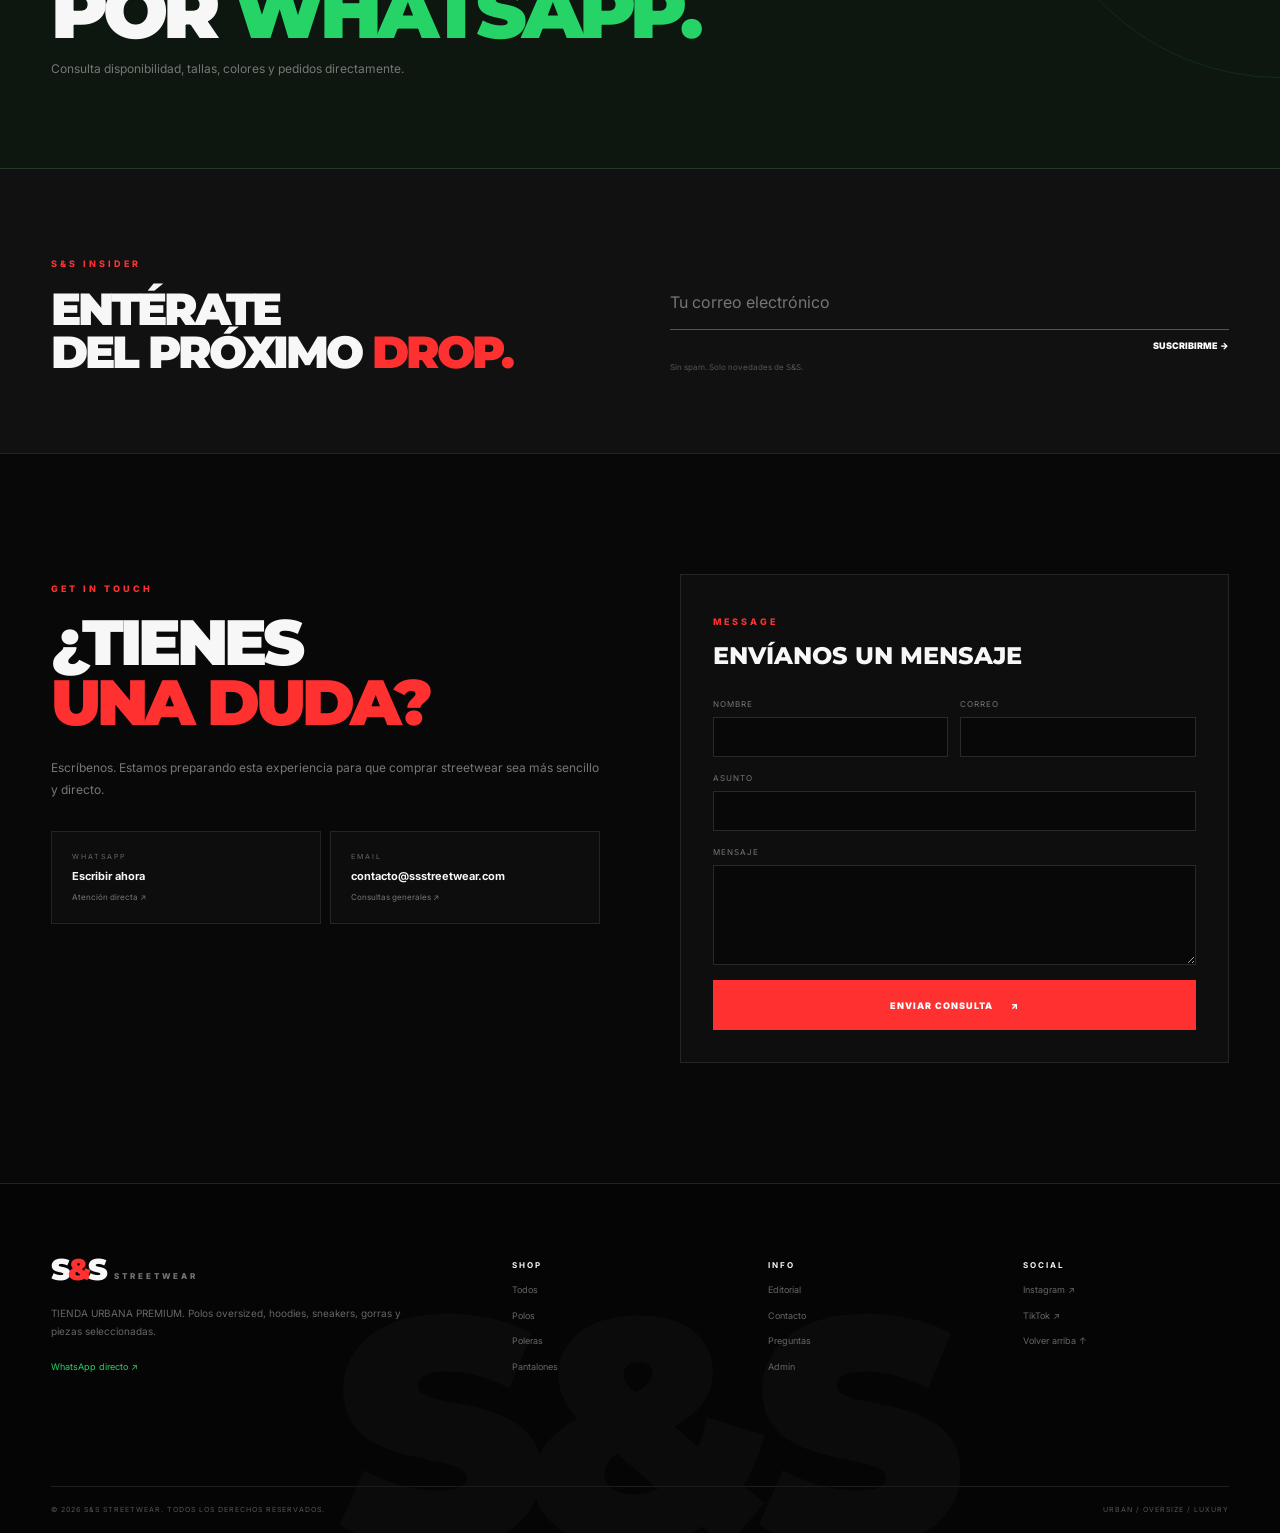
==== commit 28c76c7e: "Add files via upload" ====
--- a/SS_STREETWEAR_PRO_FINAL/user/index.html
+++ b/SS_STREETWEAR_PRO_FINAL/user/index.html
@@ -3,6 +3,7 @@
 <head>
 <meta charset="UTF-8"> 
 <meta name="viewport" content="width=device-width, initial-scale=1.0">
+<meta name="theme-color" content="#060606">
 <meta name="description" content="S&S STREETWEAR — tienda urbana premium de polos oversized, hoodies, sneakers, gorras y joggers.">
 <title>S&S STREETWEAR | Urban Premium</title>
 <link rel="preconnect" href="https://fonts.googleapis.com">
@@ -69,8 +70,8 @@
 <section class="section categories"><div class="container"><div class="section-heading split"><div><span class="eyebrow">SHOP BY CATEGORY</span><h2>ELIGE TU<br><span>UNIVERSO.</span></h2></div><p>Desde básicos oversized hasta sneakers de impacto. Encuentra la pieza que encaje con tu estilo.</p></div><div class="category-grid">
 <button class="category-card large" data-category="poleras"><img id="visualCategoryPoleras" src="https://images.unsplash.com/photo-1556821840-3a63f95609a7?auto=format&fit=crop&w=1000&q=85"><div><small>ESSENTIALS</small><h3>POLERAS</h3><span>Ver colección →</span></div></button>
 <button class="category-card" data-category="sudadera"><img id="visualCategorySudadera" src="https://images.unsplash.com/photo-1521572163474-6864f9cf17ab?auto=format&fit=crop&w=900&q=85"><div><small>DAILY</small><h3>SUDADERA</h3><span>Ver colección →</span></div></button>
-<button class="category-card" data-category="pantalones"><img id="visualCategoryPantalones" src="https://images.unsplash.com/photo-1542291026-7eec264c27ff?auto=format&fit=crop&w=900&q=85"><div><small>FOOTWEAR</small><h3>PANTALONES</h3><span>Ver colección →</span></div></button>
-<button class="category-card wide" data-category="tenis"><img id="visualCategoryTenis" src="https://images.unsplash.com/photo-1552902865-b72c031ac5ea?auto=format&fit=crop&w=1100&q=85"><div><small>BOTTOMS</small><h3>TENIS</h3><span>Ver colección →</span></div></button>
+<button class="category-card" data-category="pantalones"><img id="visualCategoryPantalones" src="https://images.unsplash.com/photo-1515886657613-9f3515b0c78f?auto=format&fit=crop&w=900&q=85"><div><small>BOTTOMS</small><h3>PANTALONES</h3><span>Ver colección →</span></div></button>
+<button class="category-card wide" data-category="tenis"><img id="visualCategoryTenis" src="https://images.unsplash.com/photo-1542291026-7eec264c27ff?auto=format&fit=crop&w=1100&q=85"><div><small>FOOTWEAR</small><h3>TENIS</h3><span>Ver colección →</span></div></button>
 </div></div></section>
 
 <div class="red-marquee"><div><span>S&S STREETWEAR</span><b>✦</b><span>OWN YOUR STYLE</span><b>✦</b><span>NO RULES</span><b>✦</b><span>S&S STREETWEAR</span><b>✦</b><span>OWN YOUR STYLE</span><b>✦</b></div></div>
@@ -95,7 +96,7 @@
 
 <section class="section testimonials"><div class="container"><div class="section-heading"><span class="eyebrow">COMMUNITY</span><h2>LO QUE DICEN<br><span>DE S&S.</span></h2></div><div class="testimonial-grid"><article><div class="stars">★★★★★</div><blockquote>“La página se siente moderna y las prendas tienen una estética que combina con todo.”</blockquote><footer>Cliente S&S <span>/ Cochabamba</span></footer></article><article><div class="stars">★★★★★</div><blockquote>“Me gustó poder revisar el stock y mandar el pedido directo por WhatsApp.”</blockquote><footer>Cliente S&S <span>/ Bolivia</span></footer></article><article><div class="stars">★★★★★</div><blockquote>“Los hoodies son justo el estilo que estaba buscando para outfits urbanos.”</blockquote><footer>Cliente S&S <span>/ Cochabamba</span></footer></article></div></div></section>
 
-<section class="faq section"><div class="container faq-layout"><div><span class="eyebrow">FAQ</span><h2>PREGUNTAS<br><span>FRECUENTES.</span></h2><p>Si todavía tienes dudas, escríbenos directamente.</p></div><div class="faq-list"><details open><summary>¿Cómo realizo un pedido?</summary><p>Agrega tus productos al carrito, revisa las cantidades y pulsa “Comprar por WhatsApp”. El mensaje se genera automáticamente con tu pedido.</p></details><details><summary>¿Los precios están en bolivianos?</summary><p>Sí. Todos los precios mostrados en el catálogo están expresados en Bs.</p></details><details><summary>¿Hacen envíos?</summary><p>La tienda está preparada para mostrar envíos a toda Bolivia. El costo y tiempo se confirma al coordinar el pedido.</p></details><details><summary>¿Puedo consultar una talla?</summary><p>Sí. Puedes abrir el detalle del producto o consultar directamente por WhatsApp antes de comprar.</p></details></div></div></section>
+<section class="faq section" id="faq"><div class="container faq-layout"><div><span class="eyebrow">FAQ</span><h2>PREGUNTAS<br><span>FRECUENTES.</span></h2><p>Si todavía tienes dudas, escríbenos directamente.</p></div><div class="faq-list"><details open><summary>¿Cómo realizo un pedido?</summary><p>Agrega tus productos al carrito, revisa las cantidades y pulsa “Comprar por WhatsApp”. El mensaje se genera automáticamente con tu pedido.</p></details><details><summary>¿Los precios están en bolivianos?</summary><p>Sí. Todos los precios mostrados en el catálogo están expresados en Bs.</p></details><details><summary>¿Hacen envíos?</summary><p>La tienda está preparada para mostrar envíos a toda Bolivia. El costo y tiempo se confirma al coordinar el pedido.</p></details><details><summary>¿Puedo consultar una talla?</summary><p>Sí. Puedes abrir el detalle del producto o consultar directamente por WhatsApp antes de comprar.</p></details></div></div></section>
 
 <section class="whatsapp-section"><div class="orbit o1"></div><div class="orbit o2"></div><div class="container whatsapp-inner"><div><span class="eyebrow">DIRECT CONTACT</span><h2>HABLEMOS<br>POR <span>WHATSAPP.</span></h2><p>Consulta disponibilidad, tallas, colores y pedidos directamente.</p></div><a id="mainWhatsapp" class="whatsapp-btn" target="_blank" rel="noopener">Abrir WhatsApp ↗</a></div></section>
 
@@ -113,5 +114,6 @@
 <div class="modal" id="checkoutModal"><div class="modal-card checkout-card"><button class="modal-close" data-close="checkoutModal">×</button><div class="modal-copy checkout-copy"><span class="eyebrow">CHECKOUT / CLIENTE</span><h2>Datos para tu pedido</h2><p>Completa tus datos para guardar el cliente y el pedido en la base de datos.</p><form id="checkoutForm" class="checkout-form"><label>Nombre completo<input id="checkoutName" required maxlength="100"></label><label>Correo electrónico<input id="checkoutEmail" type="email" required maxlength="150"></label><label>Teléfono<input id="checkoutPhone" required maxlength="30"></label><label>Dirección <small>(opcional)</small><input id="checkoutAddress" maxlength="200"></label><div class="checkout-actions"><button type="button" class="clear-cart" data-close="checkoutModal">Cancelar</button><button type="submit" class="btn btn-primary">Guardar pedido + WhatsApp ↗</button></div></form></div></div></div>
 <div class="modal" id="productModal"><div class="modal-card"><button class="modal-close" data-close="productModal">×</button><div class="modal-image"><img id="modalImage"></div><div class="modal-copy"><span class="eyebrow" id="modalCategory"></span><h2 id="modalName"></h2><p id="modalDescription"></p><strong id="modalPrice"></strong><div class="modal-selects"><label>Talla<select id="modalSize"></select></label><label>Color<select id="modalColor"></select></label></div><button class="btn btn-primary" id="modalAdd">Añadir al carrito +</button><small id="modalStock"></small></div></div></div>
 <div class="toast" id="toast"></div>
-<script src="../shared/data.js"></script><script src="app.js"></script>
+<noscript><div style="padding:20px;text-align:center;background:#111;color:#fff">Activa JavaScript para usar el catálogo y el carrito de S&S STREETWEAR.</div></noscript>
+<script src="../shared/data.js" defer></script><script src="app.js" defer></script>
 </body></html>
--- a/SS_STREETWEAR_PRO_FINAL/user/styles.css
+++ b/SS_STREETWEAR_PRO_FINAL/user/styles.css
@@ -1,12 +1,12 @@
 :root{--bg:#060606;--surface:#0d0d0d;--surface2:#121212;--line:#242424;--text:#f7f7f7;--muted:#858585;--red:#ff3030;--green:#25d366;--max:1240px;--ease:cubic-bezier(.2,.8,.2,1)}
-*{margin:0;padding:0;box-sizing:border-box}html{scroll-behavior:smooth}body{font-family:Inter,Arial,sans-serif;background:var(--bg);color:var(--text);line-height:1.5;overflow-x:hidden}body.lock{overflow:hidden}::selection{background:var(--red);color:#fff}img,video{display:block;width:100%;max-width:100%}button,input,select,textarea{font:inherit}button,a,select{cursor:pointer}a{text-decoration:none;color:inherit}.container{width:min(var(--max),92%);margin:auto}.eyebrow{font-size:9px;letter-spacing:3px;font-weight:800;color:var(--red);text-transform:uppercase}to{transform:translateX(420%)}}.preloader p{font-size:8px;letter-spacing:4px;color:#666}.noise{position:fixed;inset:0;z-index:9000;pointer-events:none;opacity:.035;background-image:url("data:image/svg+xml,%3Csvg xmlns='http://www.w3.org/2000/svg' width='180' height='180'%3E%3Cfilter id='n'%3E%3CfeTurbulence baseFrequency='.85' numOctaves='3'/%3E%3C/filter%3E%3Crect width='100%25' height='100%25' filter='url(%23n)'/%3E%3C/svg%3E")}.ambient{position:fixed;border-radius:50%;filter:blur(130px);pointer-events:none;z-index:-1}.ambient-a{width:400px;height:400px;background:var(--red);opacity:.07;right:-200px;top:25%}.ambient-b{width:500px;height:500px;background:#fff;opacity:.02;left:-300px;bottom:5%}
+*{margin:0;padding:0;box-sizing:border-box}html{scroll-behavior:smooth}body{font-family:Inter,Arial,sans-serif;background:var(--bg);color:var(--text);line-height:1.5;overflow-x:hidden}body.lock{overflow:hidden}::selection{background:var(--red);color:#fff}img,video{display:block;width:100%;max-width:100%}button,input,select,textarea{font:inherit}button,a,select{cursor:pointer}a{text-decoration:none;color:inherit}.container{width:min(var(--max),92%);margin:auto}.eyebrow{font-size:9px;letter-spacing:3px;font-weight:800;color:var(--red);text-transform:uppercase}noise{position:fixed;inset:0;z-index:9000;pointer-events:none;opacity:.035;background-image:url("data:image/svg+xml,%3Csvg xmlns='http://www.w3.org/2000/svg' width='180' height='180'%3E%3Cfilter id='n'%3E%3CfeTurbulence baseFrequency='.85' numOctaves='3'/%3E%3C/filter%3E%3Crect width='100%25' height='100%25' filter='url(%23n)'/%3E%3C/svg%3E")}.ambient{position:fixed;border-radius:50%;filter:blur(130px);pointer-events:none;z-index:-1}.ambient-a{width:400px;height:400px;background:var(--red);opacity:.07;right:-200px;top:25%}.ambient-b{width:500px;height:500px;background:#fff;opacity:.02;left:-300px;bottom:5%}
 .announcement{height:30px;overflow:hidden;background:#101010;border-bottom:1px solid #222;display:flex;align-items:center}.ticker{display:flex;gap:25px;white-space:nowrap;min-width:max-content;font-size:8px;letter-spacing:2.5px;color:#999;animation:ticker 28s linear infinite}.ticker b{color:var(--red)}@keyframes ticker{to{transform:translateX(-50%)}}
 .header{position:sticky;top:0;z-index:500;background:rgba(6,6,6,.84);backdrop-filter:blur(18px);border-bottom:1px solid rgba(255,255,255,.08)}.header-inner{height:78px;display:flex;align-items:center;justify-content:space-between;gap:25px}.brand{display:flex;align-items:flex-end;gap:9px;white-space:nowrap}.brand strong{font:900 30px/.75 Montserrat;letter-spacing:-3px}.brand strong span{color:var(--red)}.brand small{font-size:8px;font-weight:800;letter-spacing:3px;color:#777}.desktop-nav{display:flex;gap:28px}.desktop-nav a{font-size:10px;text-transform:uppercase;letter-spacing:1.2px;color:#888;transition:.25s}.desktop-nav a:hover{color:#fff}.header-actions{display:flex;gap:7px}.icon-btn{position:relative;width:42px;height:42px;border:1px solid #292929;border-radius:50%;background:#0d0d0d;color:#fff;transition:.25s}.icon-btn:hover{border-color:var(--red);transform:translateY(-2px)}.icon-btn em{position:absolute;right:-4px;top:-4px;min-width:17px;height:17px;padding:0 4px;border-radius:20px;background:var(--red);font:800 8px/17px Inter;font-style:normal}.menu-btn{display:none}.mobile-nav{display:none}.search-panel{max-height:0;overflow:hidden;background:#090909;border-top:1px solid transparent;transition:.4s}.search-panel.open{max-height:180px;border-color:#222}.search-panel .container{padding:22px 0}.search-wrap{display:flex;border-bottom:1px solid #444}.search-wrap input{flex:1;background:none;border:0;outline:0;color:#fff;padding:14px 0;font-size:22px}.search-wrap button{border:0;background:none;color:#888;font-size:28px}.search-panel p{font-size:9px;color:#555;margin-top:8px}
 .hero{min-height:calc(100vh - 108px);position:relative;display:flex;align-items:center;overflow:hidden;background:#050505}.hero-image{position:absolute;inset:0;background:url('https://images.unsplash.com/photo-1523398002811-999ca8dec234?auto=format&fit=crop&w=2000&q=88') center/cover;filter:contrast(1.1) saturate(.7)}.hero-video{position:absolute;inset:0;height:100%;object-fit:cover;opacity:.15}.hero-overlay{position:absolute;inset:0;background:linear-gradient(90deg,rgba(0,0,0,.95),rgba(0,0,0,.58) 48%,rgba(0,0,0,.88))}.hero-grid{position:absolute;inset:0;opacity:.12;background-image:linear-gradient(rgba(255,255,255,.08) 1px,transparent 1px),linear-gradient(90deg,rgba(255,255,255,.08) 1px,transparent 1px);background-size:75px 75px;mask-image:linear-gradient(to bottom,transparent,#000 20%,#000 80%,transparent)}.hero-orb{position:absolute;width:550px;height:550px;border-radius:50%;background:var(--red);filter:blur(170px);opacity:.12;right:-220px;top:10%}.hero-inner{position:relative;z-index:2;display:flex;align-items:center;justify-content:space-between;gap:50px;padding:100px 0}.hero-copy{max-width:850px}.hero h1{font:900 clamp(64px,10.5vw,145px)/.78 Montserrat;letter-spacing:-8px;margin:22px 0 30px}.hero h1 span{color:var(--red)}.hero-copy>p{max-width:560px;color:#aaa;font-size:14px;line-height:1.8}.hero-buttons{display:flex;gap:10px;margin-top:35px}.btn{min-height:50px;padding:0 21px;border:1px solid #333;background:transparent;color:#fff;display:inline-flex;align-items:center;justify-content:center;gap:18px;font-size:9px;font-weight:900;text-transform:uppercase;letter-spacing:1px;transition:.3s}.btn-primary{background:var(--red);border-color:var(--red)}.btn-primary:hover{background:#fff;color:#000;border-color:#fff;transform:translateY(-3px)}.btn-ghost:hover{border-color:#fff;transform:translateY(-3px)}.btn-black{background:#000;border-color:#000;color:#fff}.hero-card{width:220px;padding:26px;border:1px solid rgba(255,255,255,.18);background:rgba(10,10,10,.45);backdrop-filter:blur(14px);display:flex;flex-direction:column;gap:15px}.hero-card small,.hero-card span{font-size:8px;letter-spacing:2px;color:#777}.hero-card strong{font:800 29px/.9 Montserrat}.hero-card i{height:1px;background:#333}.hero-meta{position:absolute;z-index:3;bottom:22px;left:50%;transform:translateX(-50%);width:min(var(--max),92%);display:flex;justify-content:space-between;font-size:8px;letter-spacing:2px;color:#666}.trust{background:#0d0d0d;border-block:1px solid #222}.trust-grid{display:grid;grid-template-columns:repeat(4,1fr)}.trust-grid>div{padding:27px 22px;border-right:1px solid #222}.trust-grid>div:last-child{border:0}.trust b{display:block;font-size:8px;color:var(--red);margin-bottom:10px}.trust strong{font-size:12px}.trust p{font-size:10px;color:#666;margin-top:4px}
 .section{padding:120px 0}.intro{background:#090909}.intro-grid{display:grid;grid-template-columns:100px 1fr 180px;gap:40px}.section-number{font:900 42px/.9 Montserrat;color:#222}.section-number span{font:700 12px Inter;color:var(--red)}.intro-copy{max-width:780px}.intro h2,.section-heading h2,.faq h2,.contact h2{font:900 clamp(40px,5vw,72px)/.93 Montserrat;letter-spacing:-4px;margin:15px 0 25px}.intro h2 span,.section-heading h2 span,.faq h2 span,.contact h2 span{color:var(--red)}.intro-copy p{color:#858585;line-height:1.9;font-size:13px;margin:10px 0}.intro-stat{border-left:1px solid #292929;padding-left:24px}.intro-stat strong{display:block;font:900 44px/.9 Montserrat}.intro-stat span{font-size:8px;letter-spacing:2px;color:#666}.section-heading{margin-bottom:50px}.section-heading.split{display:flex;justify-content:space-between;align-items:end;gap:40px}.section-heading>p{max-width:470px;color:#777;font-size:12px;line-height:1.8}.categories{background:#0b0b0b}.category-grid{display:grid;grid-template-columns:1.3fr 1fr 1fr;grid-template-rows:290px 290px;gap:14px}.category-card{position:relative;overflow:hidden;border:0;padding:0;text-align:left;background:#111}.category-card.large{grid-row:span 2}.category-card.wide{grid-column:2/4}.category-card img{height:100%;object-fit:cover;transition:.8s}.category-card:after{content:'';position:absolute;inset:0;background:linear-gradient(transparent 30%,rgba(0,0,0,.92))}.category-card>div{position:absolute;z-index:2;left:24px;bottom:22px}.category-card small{font-size:8px;color:#aaa;letter-spacing:2px}.category-card h3{font:800 28px/1 Montserrat;margin:6px 0}.category-card span{font-size:9px;color:#aaa}.category-card:hover img{transform:scale(1.07)}.category-card:hover h3{color:var(--red)}.red-marquee{overflow:hidden;background:var(--red);padding:12px 0;color:#000}.red-marquee>div{display:flex;gap:25px;min-width:max-content;align-items:center;font:900 17px Montserrat;animation:ticker 20s linear infinite}.red-marquee b{font-size:10px}
 .catalog{background:#070707}.catalog-tools{display:flex;justify-content:space-between;align-items:center;gap:20px;border-block:1px solid #222;padding:14px 0}.filter-list{display:flex;gap:6px;flex-wrap:wrap}.filter{border:1px solid #292929;background:transparent;color:#777;padding:9px 12px;font-size:9px;text-transform:uppercase}.filter:hover,.filter.active{background:#fff;color:#000;border-color:#fff}.catalog-tools select{background:#101010;color:#fff;border:1px solid #333;padding:9px 12px;font-size:9px;outline:0}.catalog-info{display:flex;gap:8px;color:#555;font-size:9px;padding:14px 0}.catalog-info span:nth-child(2){color:var(--red)}.product-grid{display:grid;grid-template-columns:repeat(3,1fr);gap:17px}.product-card{position:relative;background:#0e0e0e;border:1px solid #202020;transition:.4s}.product-card:hover{transform:translateY(-6px);border-color:#444}.product-media{position:relative;aspect-ratio:4/5;overflow:hidden;background:#151515}.product-media img{height:100%;object-fit:cover;transition:.7s}.product-card:hover .product-media img{transform:scale(1.06)}.product-badge{position:absolute;top:13px;left:13px;background:var(--red);padding:7px 8px;font-size:8px;font-weight:900;letter-spacing:1px;z-index:2}.product-badge.light{background:#fff;color:#000}.product-badge.dark{background:#222}.favorite{position:absolute;z-index:3;right:12px;top:12px;width:37px;height:37px;border-radius:50%;border:1px solid rgba(255,255,255,.2);background:rgba(0,0,0,.6);color:#fff;font-size:18px}.favorite.active{background:var(--red);border-color:var(--red)}.quick{position:absolute;z-index:3;left:12px;right:12px;bottom:12px;opacity:0;transform:translateY(10px);padding:11px;background:rgba(0,0,0,.85);border:1px solid #444;color:#fff;font-size:8px;font-weight:800;transition:.3s}.product-card:hover .quick{opacity:1;transform:none}.product-body{padding:19px}.product-category{font-size:8px;color:#666;letter-spacing:2px}.product-body h3{font:800 20px/1.1 Montserrat;margin:8px 0}.product-description{font-size:11px;color:#777;min-height:36px}.product-meta{display:flex;justify-content:space-between;align-items:center;margin:18px 0 13px}.product-price{font-size:19px;font-weight:800}.product-stock{font-size:8px;color:#777}.stock-dot{display:inline-block;width:5px;height:5px;background:#35c75a;border-radius:50%;margin-right:5px}.add-btn{width:100%;padding:12px;border:1px solid #333;background:transparent;color:#fff;font-size:8px;font-weight:900;text-transform:uppercase;display:flex;justify-content:space-between}.add-btn:hover{background:#fff;color:#000}.add-btn span{color:var(--red)}.empty-results{text-align:center;border:1px dashed #333;padding:70px;color:#777}.empty-results strong{display:block;color:#fff;font-size:18px;margin-bottom:7px}.empty-results .btn{margin-top:20px}
 .editorial{display:grid;grid-template-columns:1fr 1fr;background:#0b0b0b}.editorial-photo{min-height:700px;overflow:hidden}.editorial-photo img{height:100%;object-fit:cover;filter:grayscale(.2);transition:1s}.editorial:hover .editorial-photo img{transform:scale(1.04)}.editorial-copy{display:flex;justify-content:center;flex-direction:column;padding:80px clamp(30px,7vw,110px)}.editorial-copy h2{font:900 clamp(43px,5vw,72px)/.94 Montserrat;letter-spacing:-4px;margin:18px 0 28px}.editorial-copy h2 span{color:var(--red)}.editorial-copy p{max-width:580px;color:#777;font-size:13px;line-height:1.9;margin:6px 0}.signature{font-size:8px;letter-spacing:4px;color:#555;margin:25px 0}.text-link{font-size:9px;text-transform:uppercase;border-bottom:1px solid #444;padding-bottom:7px;width:max-content}.text-link:hover{color:var(--red);border-color:var(--red)}.manifesto{min-height:620px;display:grid;place-items:center;position:relative;overflow:hidden;background:radial-gradient(circle at 70% 50%,rgba(255,48,48,.12),transparent 35%),#050505;border-block:1px solid #222}.manifesto-bg{position:absolute;font:900 26vw/1 Montserrat;color:#0c0c0c}.manifesto-inner{position:relative;z-index:2}.manifesto h2{font:900 clamp(70px,10vw,145px)/.8 Montserrat;letter-spacing:-8px;margin:18px 0}.manifesto h2 span{color:var(--red)}.manifesto p{max-width:480px;color:#777;font-size:13px;line-height:1.8}.drops{background:#090909}.mosaic{display:grid;grid-template-columns:1.2fr 1fr;grid-template-rows:350px 350px;gap:15px}.mosaic-item{position:relative;overflow:hidden;background:#111}.mosaic-item.tall{grid-row:span 2}.mosaic-item img{height:100%;object-fit:cover;transition:.8s}.mosaic-item:after{content:'';position:absolute;inset:0;background:linear-gradient(transparent 30%,rgba(0,0,0,.9))}.mosaic-item>div{position:absolute;z-index:2;left:24px;bottom:22px}.mosaic-item small{font-size:8px;color:#aaa;letter-spacing:2px}.mosaic-item h3{font:800 27px Montserrat;margin:5px 0}.mosaic-item p{font-size:10px;color:#aaa}.mosaic-item:hover img{transform:scale(1.06)}.mosaic-item:hover h3{color:var(--red)}.promo{position:relative;overflow:hidden;padding:80px 0;background:var(--red);color:#000}.promo-lines{position:absolute;inset:0;opacity:.12;background:repeating-linear-gradient(120deg,transparent 0,transparent 30px,#000 31px,#000 32px)}.promo-inner{position:relative;display:flex;justify-content:space-between;align-items:center;gap:30px}.promo .eyebrow{color:#000}.promo h2{font:900 clamp(40px,6vw,75px)/.9 Montserrat;letter-spacing:-4px;margin-top:15px}.promo h2 span{color:#000}.stats{background:#080808}.stats-grid{display:grid;grid-template-columns:repeat(4,1fr);border-left:1px solid #222;border-top:1px solid #222}.stats-grid>div{padding:35px;border-right:1px solid #222;border-bottom:1px solid #222}.stats-grid strong{font:900 60px/.9 Montserrat;letter-spacing:-4px}.stats-grid span{font-size:18px;color:var(--red);font-weight:900}.stats-grid p{font-size:8px;letter-spacing:1px;color:#666;margin-top:10px}.features{background:#0a0a0a}.feature-grid{display:grid;grid-template-columns:repeat(4,1fr);gap:14px}.feature-grid article{min-height:290px;border:1px solid #222;padding:28px;transition:.3s}.feature-grid article:hover{border-color:#555;transform:translateY(-5px)}.feature-grid article>span{font-size:8px;color:var(--red)}.feature-grid h3{font:800 20px Montserrat;margin:55px 0 14px}.feature-grid p{font-size:11px;color:#777;line-height:1.8}.testimonials{background:#0b0b0b}.testimonial-grid{display:grid;grid-template-columns:repeat(3,1fr);gap:14px}.testimonial-grid article{min-height:230px;background:#101010;border:1px solid #222;padding:28px;display:flex;flex-direction:column;justify-content:space-between}.stars{color:var(--red);letter-spacing:3px;font-size:10px}.testimonial-grid blockquote{font:600 16px/1.5 Montserrat}.testimonial-grid footer{font-size:9px}.testimonial-grid footer span{color:#666}.faq{background:#070707}.faq-layout{display:grid;grid-template-columns:1fr 1fr;gap:90px}.faq-layout>div:first-child>p{color:#666;font-size:12px}.faq-list details{border-top:1px solid #292929;padding:20px 0}.faq-list details:last-child{border-bottom:1px solid #292929}.faq-list summary{list-style:none;display:flex;justify-content:space-between;cursor:pointer;font-size:12px;font-weight:700}.faq-list summary::-webkit-details-marker{display:none}.faq-list summary:after{content:'+';font-size:19px;color:var(--red)}.faq-list details[open] summary:after{content:'−'}.faq-list p{font-size:11px;color:#777;line-height:1.8;margin-top:13px}.whatsapp-section{position:relative;overflow:hidden;padding:90px 0;background:#0d160f;border-block:1px solid #203b28}.whatsapp-inner{display:flex;align-items:center;justify-content:space-between;gap:40px}.whatsapp-inner h2{font:900 clamp(42px,6vw,80px)/.9 Montserrat;letter-spacing:-5px;margin:15px 0}.whatsapp-inner h2 span{color:var(--green)}.whatsapp-inner p{color:#777;font-size:12px}.whatsapp-btn{display:inline-flex;min-height:55px;padding:0 25px;align-items:center;justify-content:center;background:var(--green);color:#000;font-size:9px;font-weight:900;text-transform:uppercase;letter-spacing:1px;transition:.3s}.whatsapp-btn:hover{transform:translateY(-4px);box-shadow:0 12px 35px rgba(37,211,102,.18)}.orbit{position:absolute;border:1px solid rgba(37,211,102,.12);border-radius:50%;pointer-events:none}.o1{width:500px;height:500px;right:-250px;top:-200px}.o2{width:280px;height:280px;right:-100px;top:-90px}.newsletter{padding:80px 0;background:#111;border-bottom:1px solid #222}.newsletter-grid{display:grid;grid-template-columns:1fr 1fr;gap:60px;align-items:end}.newsletter h2{font:900 45px/.95 Montserrat;letter-spacing:-3px;margin-top:15px}.newsletter h2 span{color:var(--red)}#newsletterForm{display:flex;flex-direction:column;gap:9px}#newsletterForm input{background:transparent;border:0;border-bottom:1px solid #555;padding:15px 0;color:#fff;outline:0}#newsletterForm button{align-self:flex-end;background:none;border:0;color:#fff;font-size:9px;font-weight:900;text-transform:uppercase}#newsletterForm small{font-size:8px;color:#555}.contact{background:#080808}.contact-grid{display:grid;grid-template-columns:1fr 1fr;gap:80px}.contact> .container>div:first-child>p{max-width:580px;color:#777;font-size:12px;line-height:1.8}.contact-links{display:grid;grid-template-columns:1fr 1fr;gap:9px;margin-top:30px}.contact-links a{border:1px solid #242424;background:#0d0d0d;padding:20px;display:flex;flex-direction:column;gap:6px;transition:.25s}.contact-links a:hover{border-color:var(--green)}.contact-links small{font-size:7px;color:#666;letter-spacing:2px}.contact-links strong{font-size:11px}.contact-links span{font-size:8px;color:#777}.contact-form{border:1px solid #252525;background:#0e0e0e;padding:32px}.contact-form h3{font:800 24px Montserrat;margin:10px 0 28px}.contact-form label{display:flex;flex-direction:column;gap:7px;color:#777;font-size:8px;text-transform:uppercase;letter-spacing:1px;margin-bottom:15px}.contact-form input,.contact-form textarea{background:#080808;border:1px solid #292929;color:#fff;padding:13px;outline:0;resize:vertical}.contact-form input:focus,.contact-form textarea:focus{border-color:var(--red)}.form-row{display:grid;grid-template-columns:1fr 1fr;gap:12px}.contact-form .btn{width:100%}.footer{position:relative;overflow:hidden;background:#050505;border-top:1px solid #222}.footer-top{position:relative;z-index:2;display:grid;grid-template-columns:2fr 1fr 1fr 1fr;gap:50px;padding:75px 0 110px}.footer-brand{max-width:350px}.footer-brand>p{color:#666;font-size:10px;line-height:1.8;margin-top:22px}.footer-wa{display:inline-block;color:var(--green);font-size:9px;margin-top:20px}.footer-column{display:flex;flex-direction:column;gap:12px}.footer-column h4{font-size:8px;letter-spacing:2px}.footer-column a{font-size:9px;color:#666}.footer-column a:hover{color:#fff}.footer-big{position:absolute;bottom:-55px;left:50%;transform:translateX(-50%);font:900 25vw/1 Montserrat;color:#0b0b0b;letter-spacing:-20px}.footer-bottom{position:relative;z-index:2;border-top:1px solid #1c1c1c;padding:18px 0;display:flex;justify-content:space-between;color:#555;font-size:7px;letter-spacing:1px}
-.overlay{position:fixed;inset:0;background:rgba(0,0,0,.78);backdrop-filter:blur(5px);z-index:700;opacity:0;visibility:hidden;transition:.3s}.overlay.active{opacity:1;visibility:visible}.side-panel{position:fixed;right:0;top:0;height:100vh;width:min(470px,95vw);z-index:800;background:#0b0b0b;border-left:1px solid #333;transform:translateX(100%);transition:.45s var(--ease);display:flex;flex-direction:column}.side-panel.active{transform:none}.panel-head{padding:25px;border-bottom:1px solid #222;display:flex;justify-content:space-between;align-items:center}.panel-head h2{font:800 27px Montserrat;margin-top:4px}.close-btn,.modal-close{width:40px;height:40px;border:1px solid #333;background:#111;color:#fff;border-radius:50%;font-size:23px}.close-btn:hover,.modal-close:hover{background:var(--red);border-color:var(--red)}.panel-body{flex:1;overflow:auto;padding:20px}.panel-foot{padding:20px;border-top:1px solid #222;background:#101010}.total-row{display:flex;justify-content:space-between;align-items:center;margin-bottom:14px}.total-row span{font-size:9px;color:#777}.total-row strong{font-size:24px}.buy-wa{width:100%;border:0;background:var(--green);color:#000;padding:16px;font-size:10px;font-weight:900;text-transform:uppercase}.buy-wa:disabled{opacity:.35;cursor:not-allowed}.clear-cart{width:100%;border:0;background:none;color:#666;padding:11px;font-size:9px}.clear-cart:hover{color:var(--red)}.cart-empty{height:100%;display:grid;place-items:center;text-align:center;color:#666}.cart-empty strong{display:block;color:#fff;font:800 20px Montserrat;margin-bottom:7px}.cart-item{display:grid;grid-template-columns:70px 1fr auto;gap:13px;padding:15px 0;border-bottom:1px solid #222}.cart-item img{width:70px;height:84px;object-fit:cover}.cart-item h3{font-size:12px}.cart-item p{color:var(--red);font-size:10px;margin-top:4px}.qty{display:flex;align-items:center;gap:8px;margin-top:9px}.qty button{width:25px;height:25px;border:1px solid #333;background:#151515;color:#fff}.qty button:hover{background:var(--red)}.qty span{font-size:10px;min-width:12px;text-align:center}.remove{border:0;background:none;color:#666}.remove:hover{color:var(--red)}.fav-row{display:grid;grid-template-columns:75px 1fr;gap:14px;padding:15px 0;border-bottom:1px solid #222}.fav-row img{width:75px;height:90px;object-fit:cover}.fav-row h3{font-size:12px}.fav-row p{font-size:10px;color:var(--red);margin:5px 0}.fav-row button{border:1px solid #333;background:#111;color:#fff;padding:8px;font-size:8px}.modal{position:fixed;inset:0;z-index:900;background:rgba(0,0,0,.82);backdrop-filter:blur(9px);display:grid;place-items:center;padding:20px;opacity:0;visibility:hidden;transition:.3s}.modal.active{opacity:1;visibility:visible}.modal-card{position:relative;width:min(900px,95vw);display:grid;grid-template-columns:1fr 1fr;background:#0c0c0c;border:1px solid #333;overflow:hidden;transform:translateY(25px);transition:.35s}.modal.active .modal-card{transform:none}.modal-image{min-height:560px;background:#111}.modal-image img{height:100%;object-fit:cover}.modal-copy{padding:55px 45px;display:flex;flex-direction:column;justify-content:center}.modal-copy h2{font:900 42px/.95 Montserrat;margin:15px 0}.modal-copy>p{color:#777;font-size:12px;line-height:1.8}.modal-copy>strong{font-size:24px;margin:23px 0}.modal-selects{display:grid;grid-template-columns:1fr 1fr;gap:10px;margin-bottom:15px}.modal-selects label{font-size:8px;color:#777;text-transform:uppercase;display:flex;flex-direction:column;gap:6px}.modal-selects select{background:#080808;color:#fff;border:1px solid #292929;padding:12px}.modal-copy .btn{width:100%}.modal-copy>small{font-size:8px;color:#666;margin-top:12px}.toast{position:fixed;z-index:10000;left:50%;bottom:25px;transform:translate(-50%,20px);background:#fff;color:#000;padding:13px 18px;font-size:9px;font-weight:900;opacity:0;visibility:hidden;transition:.3s}.toast.show{opacity:1;visibility:visible;transform:translate(-50%,0)}.reveal{opacity:0;transform:translateY(30px);transition:.8s var(--ease)}.reveal.visible{opacity:1;transform:none}.delay{transition-delay:.15s}
+.overlay{position:fixed;inset:0;background:rgba(0,0,0,.78);backdrop-filter:blur(5px);z-index:700;opacity:0;visibility:hidden;transition:.3s}.overlay.active{opacity:1;visibility:visible}.side-panel{position:fixed;right:0;top:0;height:100vh;width:min(470px,95vw);z-index:800;background:#0b0b0b;border-left:1px solid #333;transform:translateX(100%);transition:.45s var(--ease);display:flex;flex-direction:column}.side-panel.active{transform:none}.panel-head{padding:25px;border-bottom:1px solid #222;display:flex;justify-content:space-between;align-items:center}.panel-head h2{font:800 27px Montserrat;margin-top:4px}.close-btn,.modal-close{width:40px;height:40px;border:1px solid #333;background:#111;color:#fff;border-radius:50%;font-size:23px}.close-btn:hover,.modal-close:hover{background:var(--red);border-color:var(--red)}.panel-body{flex:1;overflow:auto;padding:20px}.panel-foot{padding:20px;border-top:1px solid #222;background:#101010}.total-row{display:flex;justify-content:space-between;align-items:center;margin-bottom:14px}.total-row span{font-size:9px;color:#777}.total-row strong{font-size:24px}.buy-wa{width:100%;border:0;background:var(--green);color:#000;padding:16px;font-size:10px;font-weight:900;text-transform:uppercase}.buy-wa:disabled{opacity:.35;cursor:not-allowed}.clear-cart{width:100%;border:0;background:none;color:#666;padding:11px;font-size:9px}.clear-cart:hover{color:var(--red)}.cart-empty{height:100%;display:grid;place-items:center;text-align:center;color:#666}.cart-empty strong{display:block;color:#fff;font:800 20px Montserrat;margin-bottom:7px}.cart-item{display:grid;grid-template-columns:70px 1fr auto;gap:13px;padding:15px 0;border-bottom:1px solid #222}.cart-item img{width:70px;height:84px;object-fit:cover}.cart-item h3{font-size:12px}.cart-item p{color:var(--red);font-size:10px;margin-top:4px}.qty{display:flex;align-items:center;gap:8px;margin-top:9px}.qty button{width:25px;height:25px;border:1px solid #333;background:#151515;color:#fff}.qty button:hover{background:var(--red)}.qty span{font-size:10px;min-width:12px;text-align:center}.remove{border:0;background:none;color:#666}.remove:hover{color:var(--red)}.fav-row{display:grid;grid-template-columns:75px 1fr;gap:14px;padding:15px 0;border-bottom:1px solid #222}.fav-row img{width:75px;height:90px;object-fit:cover}.fav-row h3{font-size:12px}.fav-row p{font-size:10px;color:var(--red);margin:5px 0}.fav-row button{border:1px solid #333;background:#111;color:#fff;padding:8px;font-size:8px}.modal{position:fixed;inset:0;z-index:900;background:rgba(0,0,0,.82);backdrop-filter:blur(9px);display:flex;align-items:center;justify-content:center;padding:16px;overflow-y:auto;overflow-x:hidden;overscroll-behavior:contain;-webkit-overflow-scrolling:touch;opacity:0;visibility:hidden;transition:.3s}.modal.active{opacity:1;visibility:visible}.modal-card{position:relative;width:min(900px,95vw);max-height:calc(100vh - 32px);display:grid;grid-template-columns:1fr 1fr;background:#0c0c0c;border:1px solid #333;overflow:hidden;transform:translateY(25px);transition:.35s}.modal.active .modal-card{transform:none}.modal-image{min-height:560px;background:#111}.modal-image img{height:100%;object-fit:cover}.modal-copy{padding:55px 45px;display:flex;flex-direction:column;justify-content:center}.modal-copy h2{font:900 42px/.95 Montserrat;margin:15px 0}.modal-copy>p{color:#777;font-size:12px;line-height:1.8}.modal-copy>strong{font-size:24px;margin:23px 0}.modal-selects{display:grid;grid-template-columns:1fr 1fr;gap:10px;margin-bottom:15px}.modal-selects label{font-size:8px;color:#777;text-transform:uppercase;display:flex;flex-direction:column;gap:6px}.modal-selects select{background:#080808;color:#fff;border:1px solid #292929;padding:12px}.modal-copy .btn{width:100%}.modal-copy>small{font-size:8px;color:#666;margin-top:12px}.toast{position:fixed;z-index:10000;left:50%;bottom:25px;transform:translate(-50%,20px);background:#fff;color:#000;padding:13px 18px;font-size:9px;font-weight:900;opacity:0;visibility:hidden;transition:.3s}.toast.show{opacity:1;visibility:visible;transform:translate(-50%,0)}.reveal{opacity:0;transform:translateY(30px);transition:.8s var(--ease)}.reveal.visible{opacity:1;transform:none}.delay{transition-delay:.15s}
 @media(max-width:1050px){.desktop-nav{gap:15px}.desktop-nav a{font-size:9px}.hero-card{display:none}.product-grid{grid-template-columns:repeat(2,1fr)}.feature-grid{grid-template-columns:repeat(2,1fr)}.footer-top{grid-template-columns:1.5fr 1fr 1fr 1fr}}@media(max-width:800px){.desktop-nav{display:none}.menu-btn{display:block}.mobile-nav{display:flex;max-height:0;overflow:hidden;flex-direction:column;background:#090909;transition:.4s}.mobile-nav.open{max-height:400px}.mobile-nav a{padding:15px 4%;border-top:1px solid #1d1d1d;font-size:9px;text-transform:uppercase;color:#aaa}.trust-grid{grid-template-columns:1fr 1fr}.trust-grid>div:nth-child(2){border-right:0}.trust-grid>div:nth-child(n+3){border-top:1px solid #222}.intro-grid{grid-template-columns:70px 1fr}.intro-stat{display:none}.section-heading.split{display:block}.category-grid{grid-template-columns:1fr 1fr;grid-template-rows:250px 250px 250px}.category-card.large{grid-row:span 2}.category-card.wide{grid-column:1/3}.editorial{grid-template-columns:1fr}.editorial-photo{min-height:500px}.mosaic{grid-template-columns:1fr;grid-template-rows:350px 350px 350px}.mosaic-item.tall{grid-row:auto}.faq-layout,.contact-grid,.newsletter-grid{grid-template-columns:1fr;gap:45px}.whatsapp-inner,.promo-inner{flex-direction:column;align-items:flex-start}.footer-top{grid-template-columns:2fr 1fr 1fr}.footer-brand{grid-column:1/4}.footer-bottom{flex-direction:column;gap:8px}.modal-card{grid-template-columns:1fr}.modal-image{min-height:350px}.modal-copy{padding:35px}.contact-links{grid-template-columns:1fr}}@media(max-width:600px){.announcement{height:27px}.header-inner{height:68px}.brand small{display:none}.icon-btn{width:37px;height:37px}.hero{min-height:680px}.hero-inner{padding:70px 0}.hero h1{font-size:63px;letter-spacing:-4px}.hero-copy>p{font-size:12px}.hero-buttons{flex-direction:column;align-items:stretch}.hero-buttons .btn{width:100%}.hero-meta{display:none}.trust-grid{grid-template-columns:1fr}.trust-grid>div{border-right:0!important;border-bottom:1px solid #222}.section{padding:80px 0}.intro-grid{grid-template-columns:1fr}.section-number{display:none}.intro h2,.section-heading h2,.faq h2,.contact h2{letter-spacing:-2px}.category-grid{grid-template-columns:1fr;grid-template-rows:repeat(4,250px)}.category-card.large{grid-row:auto}.category-card.wide{grid-column:auto}.catalog-tools{align-items:flex-start;flex-direction:column}.catalog-tools select{width:100%}.product-grid{grid-template-columns:1fr}.stats-grid{grid-template-columns:1fr 1fr}.stats-grid strong{font-size:45px}.feature-grid,.testimonial-grid{grid-template-columns:1fr}.form-row{grid-template-columns:1fr}.footer-top{grid-template-columns:1fr 1fr}.footer-brand{grid-column:1/3}.newsletter h2{font-size:38px}.modal-selects{grid-template-columns:1fr}.side-panel{width:96vw}}@media(prefers-reduced-motion:reduce){*,*::before,*::after{scroll-behavior:auto!important;animation-duration:.001ms!important;transition-duration:.001ms!important}.reveal{opacity:1;transform:none}}
 
 /* ===== PRODUCT GALLERY / CLEAN POINTER ===== */
@@ -34,8 +34,8 @@
 }
 .checkout-card {
     width: min(620px, 95vw);
-    height: min(760px, 90vh);
-    max-height: 90vh;
+    height: auto;
+    max-height: calc(100vh - 32px);
     display: flex;
     flex-direction: column;
     overflow: hidden;
@@ -59,8 +59,8 @@
 @media (max-width: 800px) {
     .checkout-card {
         width: 95vw;
-        height: 90vh;
-        max-height: 90vh;
+        height: auto;
+        max-height: calc(100vh - 32px);
     }
     .checkout-copy {
         padding: 30px 24px;
@@ -68,6 +68,13 @@
 }
 
 /* ===== CUENTA / LOGIN ===== */
-.login-card{max-width:520px}.login-card h2{font-size:32px;margin:10px 0}.login-error{background:rgba(255,44,44,.1);border:1px solid rgba(255,44,44,.35);color:#ff7070;padding:11px;font-size:11px;margin-top:4px}.account-logged{font-size:9px;color:#aaa}
+.login-card{max-width:520px;display:block;overflow:visible}.login-card .modal-copy{width:100%;max-height:calc(100vh - 32px);overflow-y:auto;overflow-x:hidden;padding:36px 34px;justify-content:flex-start;-webkit-overflow-scrolling:touch;overscroll-behavior:contain}.login-card h2{font-size:32px;margin:10px 0}.login-card .checkout-form{padding-bottom:12px}.login-error{background:rgba(255,44,44,.1);border:1px solid rgba(255,44,44,.35);color:#ff7070;padding:11px;font-size:11px;margin-top:4px}.account-logged{font-size:9px;color:#aaa}
 
 .account-tabs{display:flex;gap:6px;border-bottom:1px solid #222;margin:18px 0 24px}.account-tab{border:0;background:transparent;color:#777;padding:10px 12px;font-size:9px;font-weight:800;text-transform:uppercase;letter-spacing:1px}.account-tab.active,.account-tab:hover{color:#fff;border-bottom:2px solid var(--red)}[hidden]{display:none!important}
+
+/* ===== FINAL SCROLL SAFETY ===== */
+html,body{min-height:100%;}
+body.lock{overflow:hidden;touch-action:none;}
+.modal.active{touch-action:auto;}
+.modal-card,.login-card,.checkout-card{overscroll-behavior:contain;}
+@media(max-width:600px){.modal{padding:10px;align-items:flex-start}.modal-card{width:100%;max-height:calc(100vh - 20px)}.login-card .modal-copy{padding:28px 20px;max-height:calc(100vh - 20px)}.login-card h2{font-size:28px}.checkout-copy{padding:26px 20px!important;}.checkout-actions{flex-direction:column}.checkout-actions>*{width:100%!important}}
